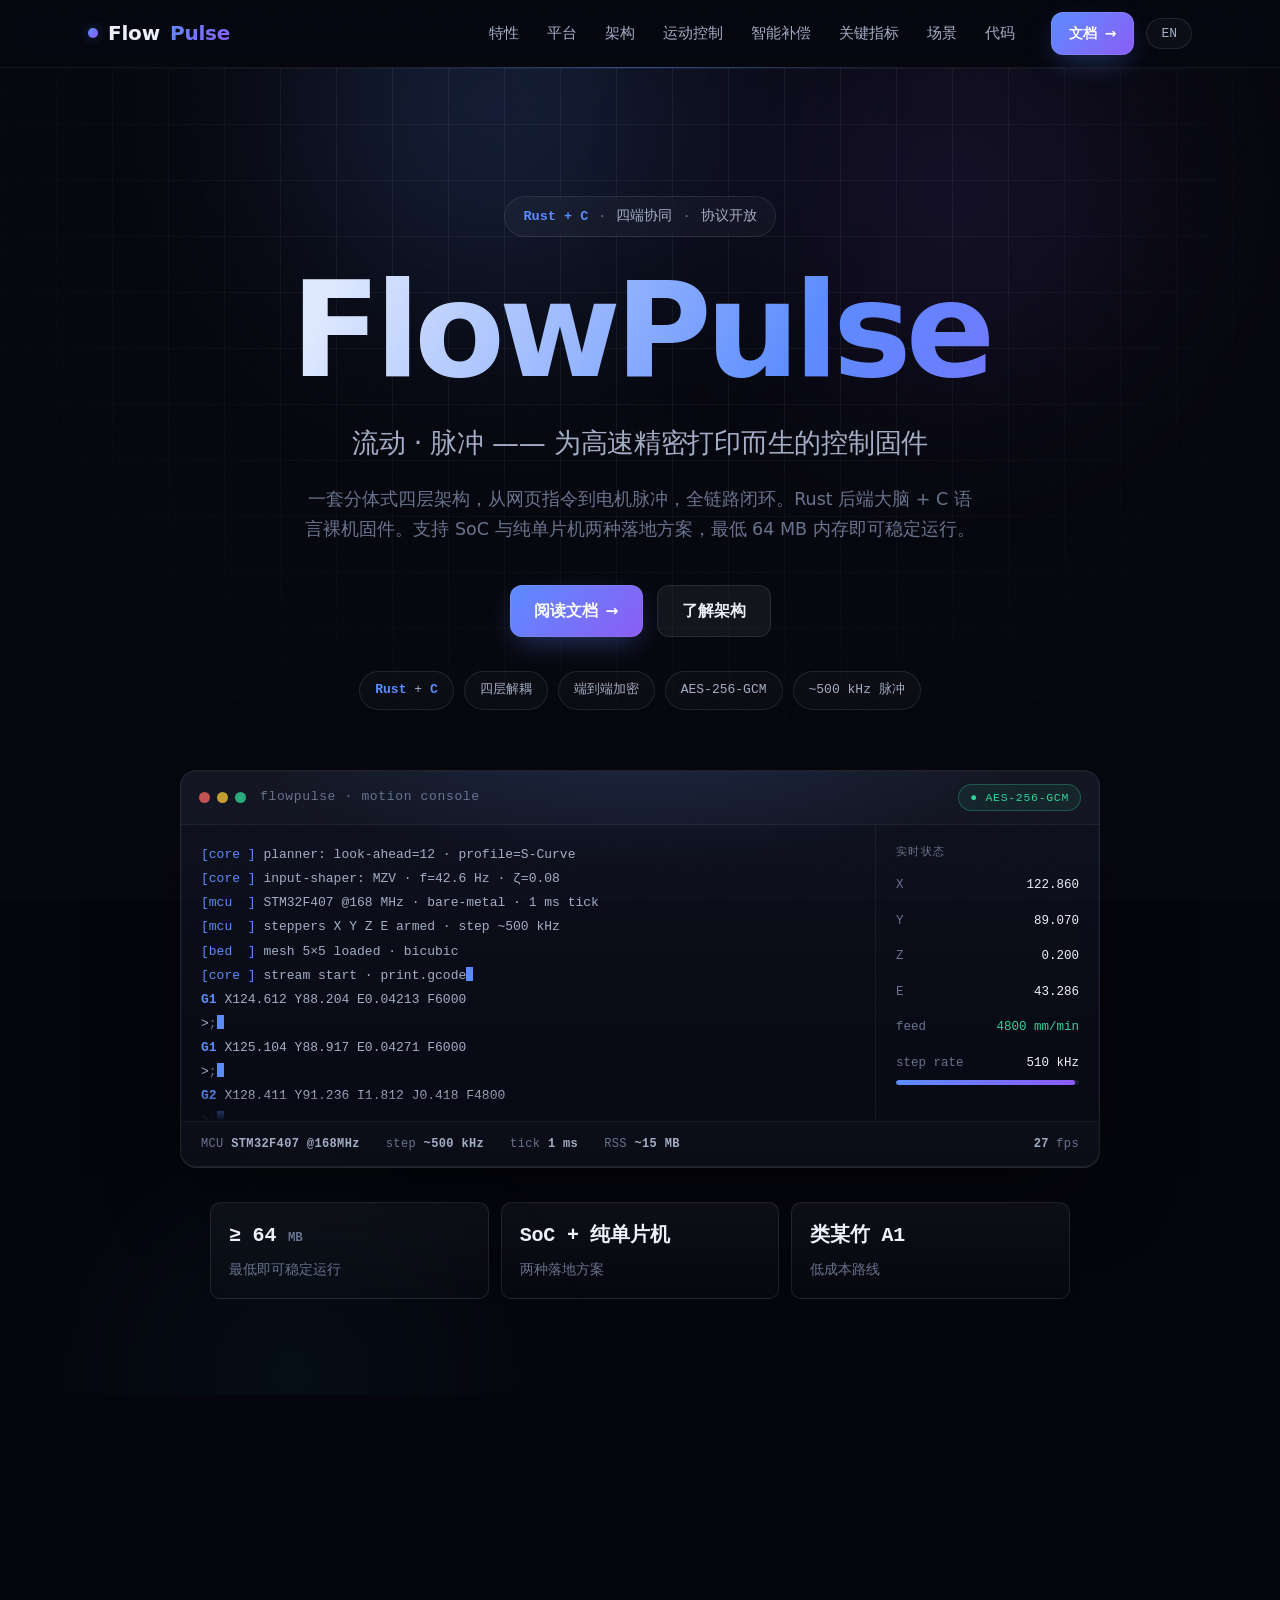
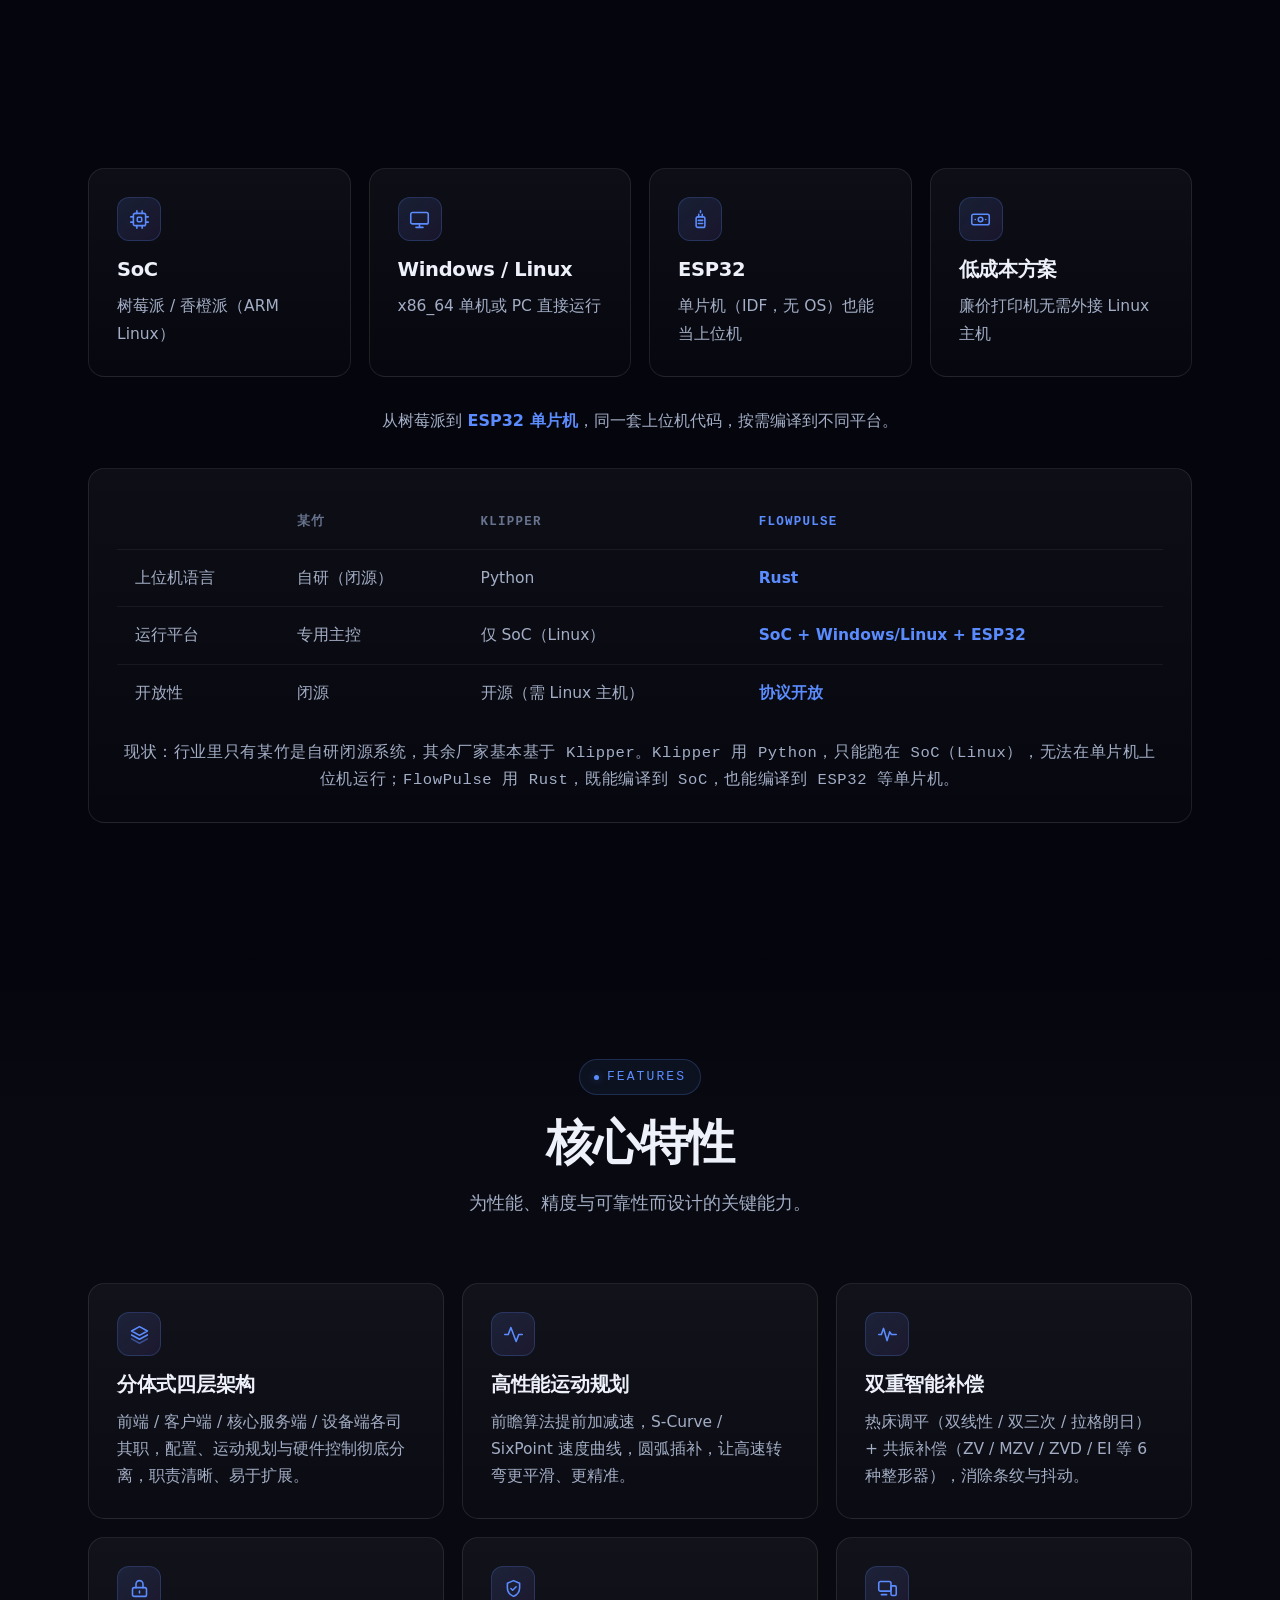
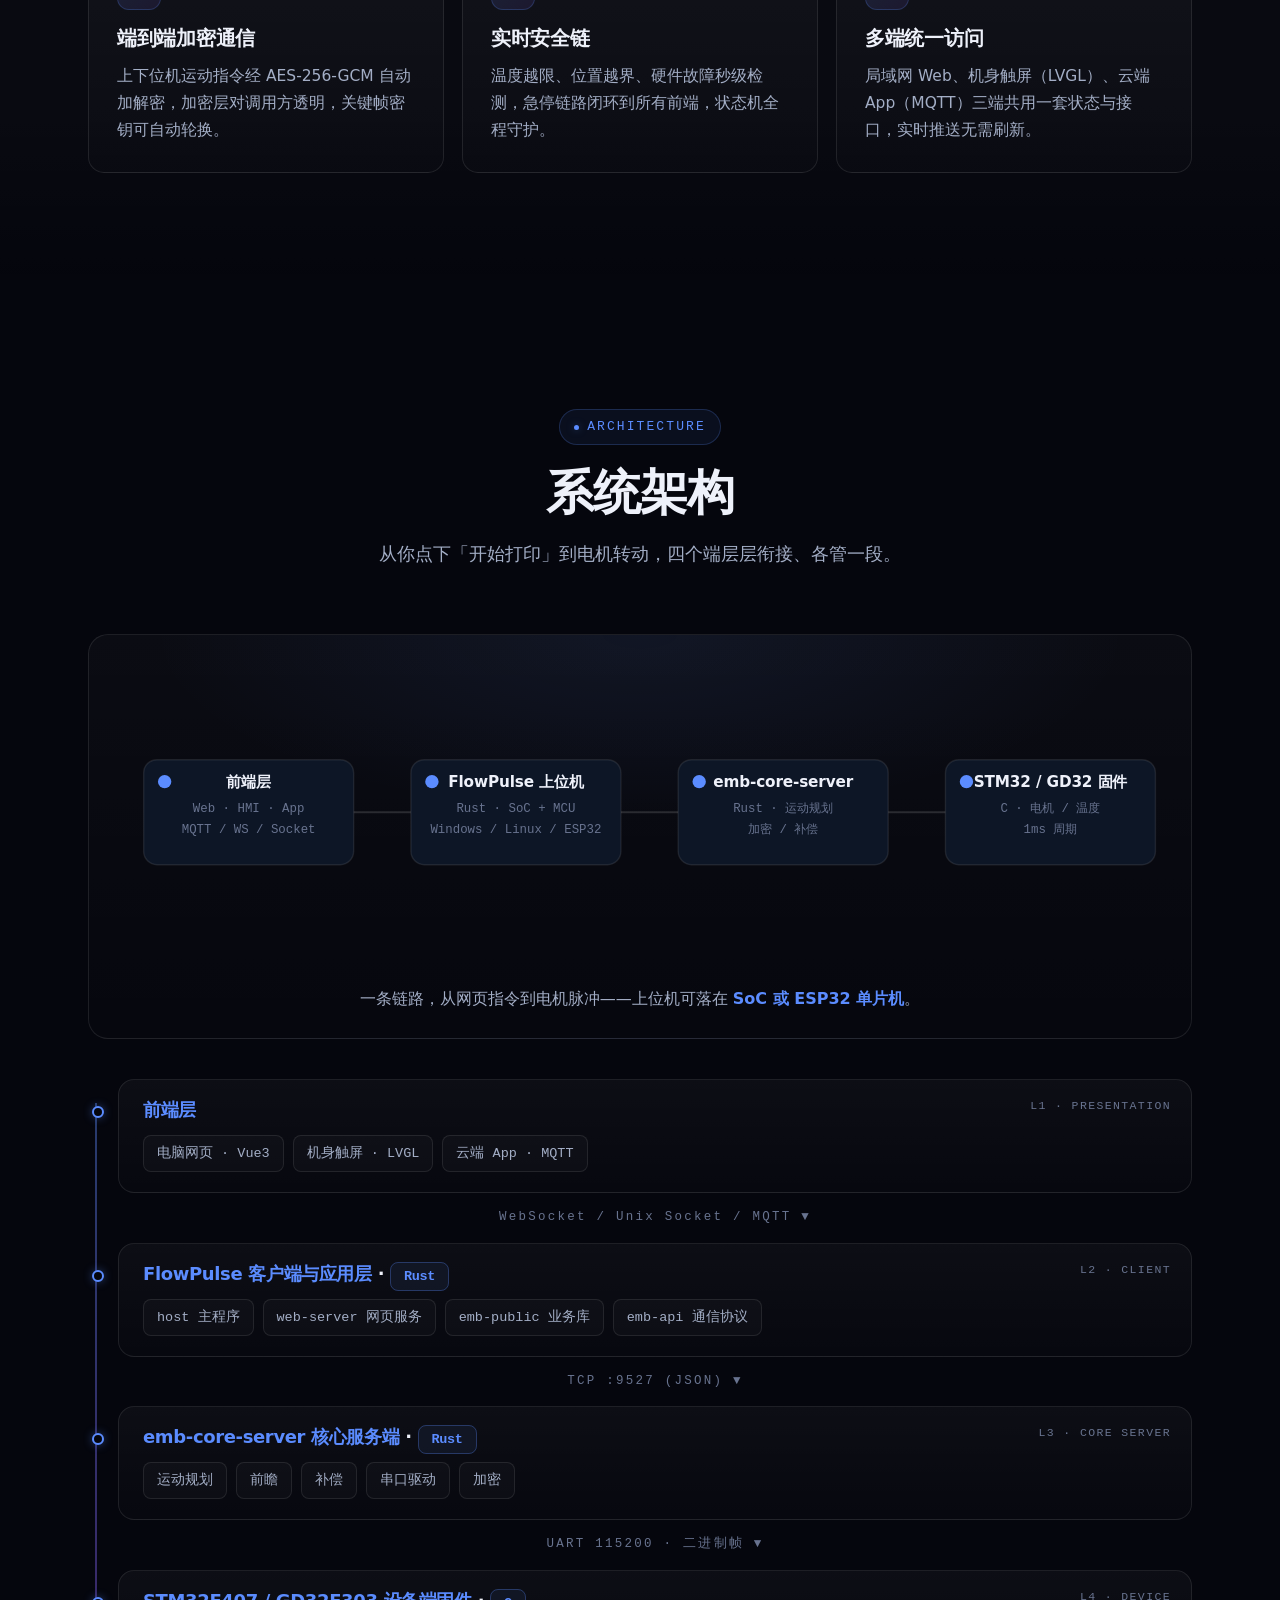
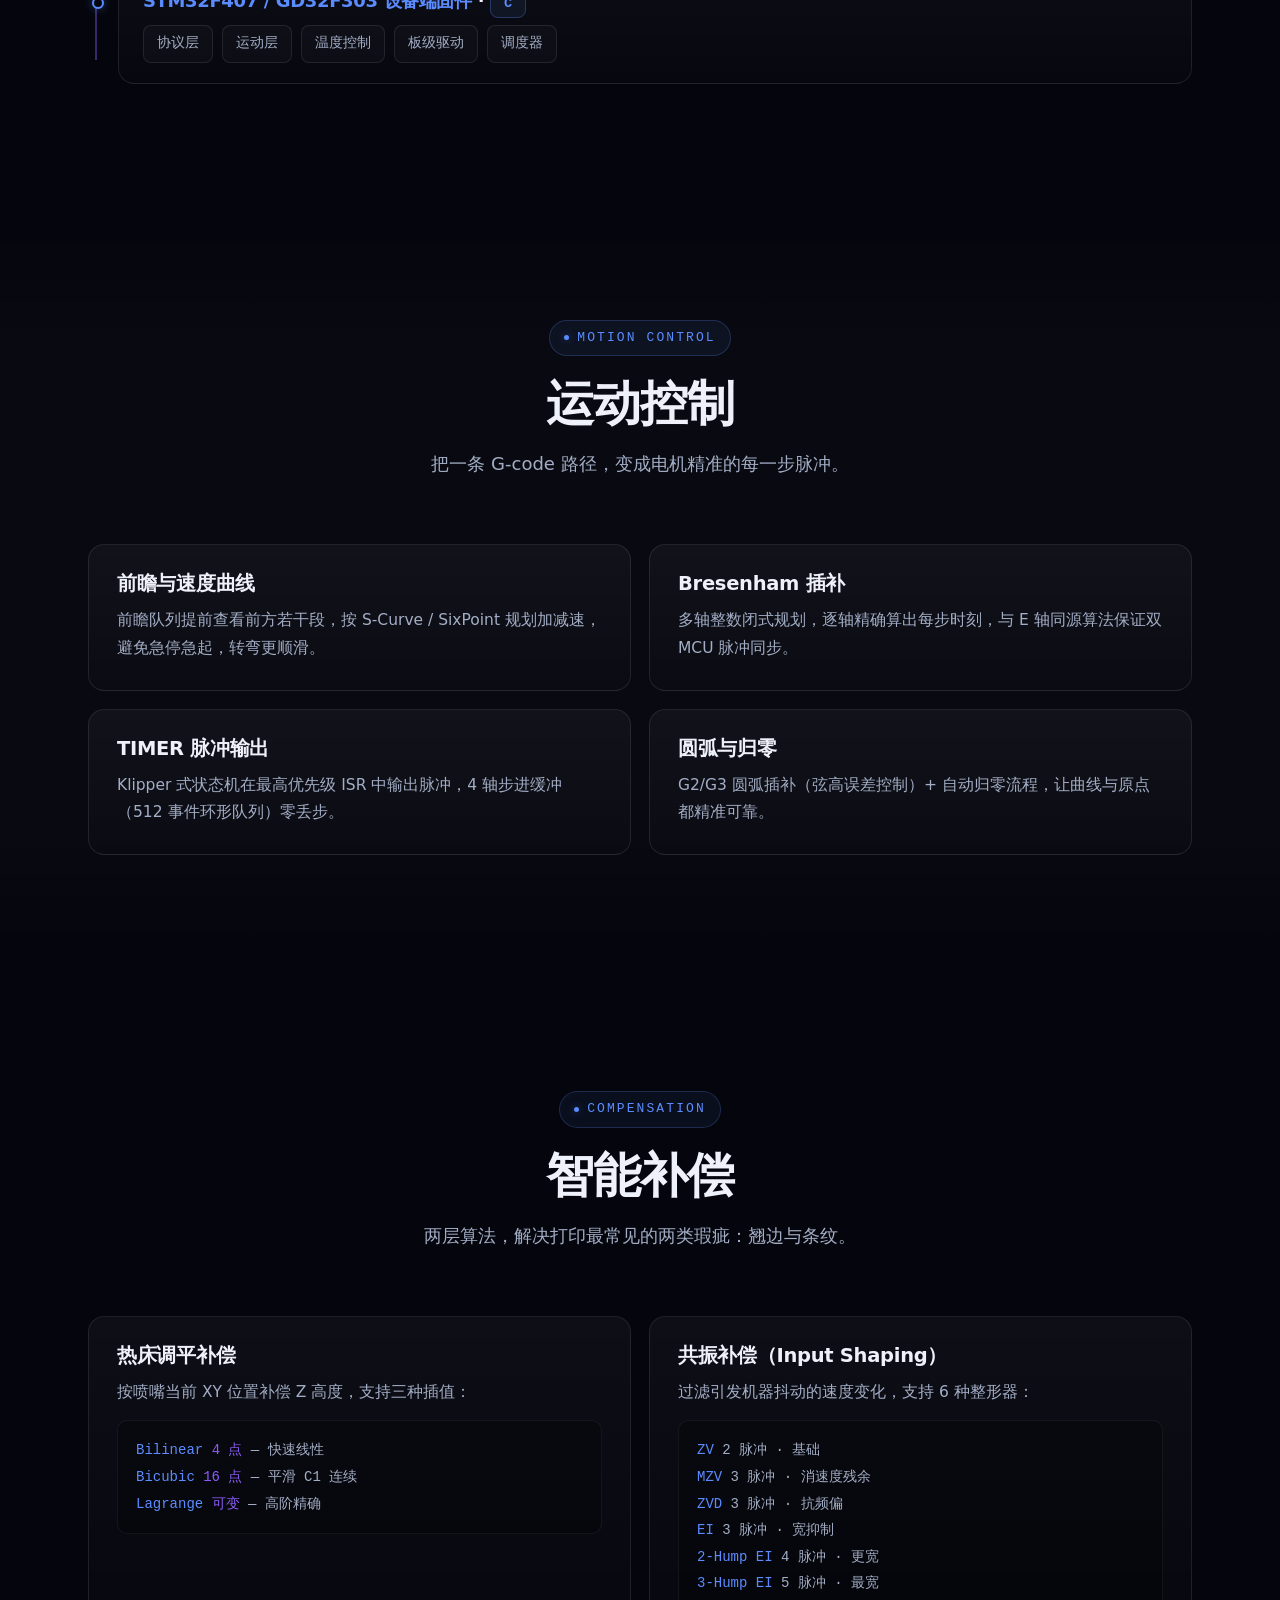
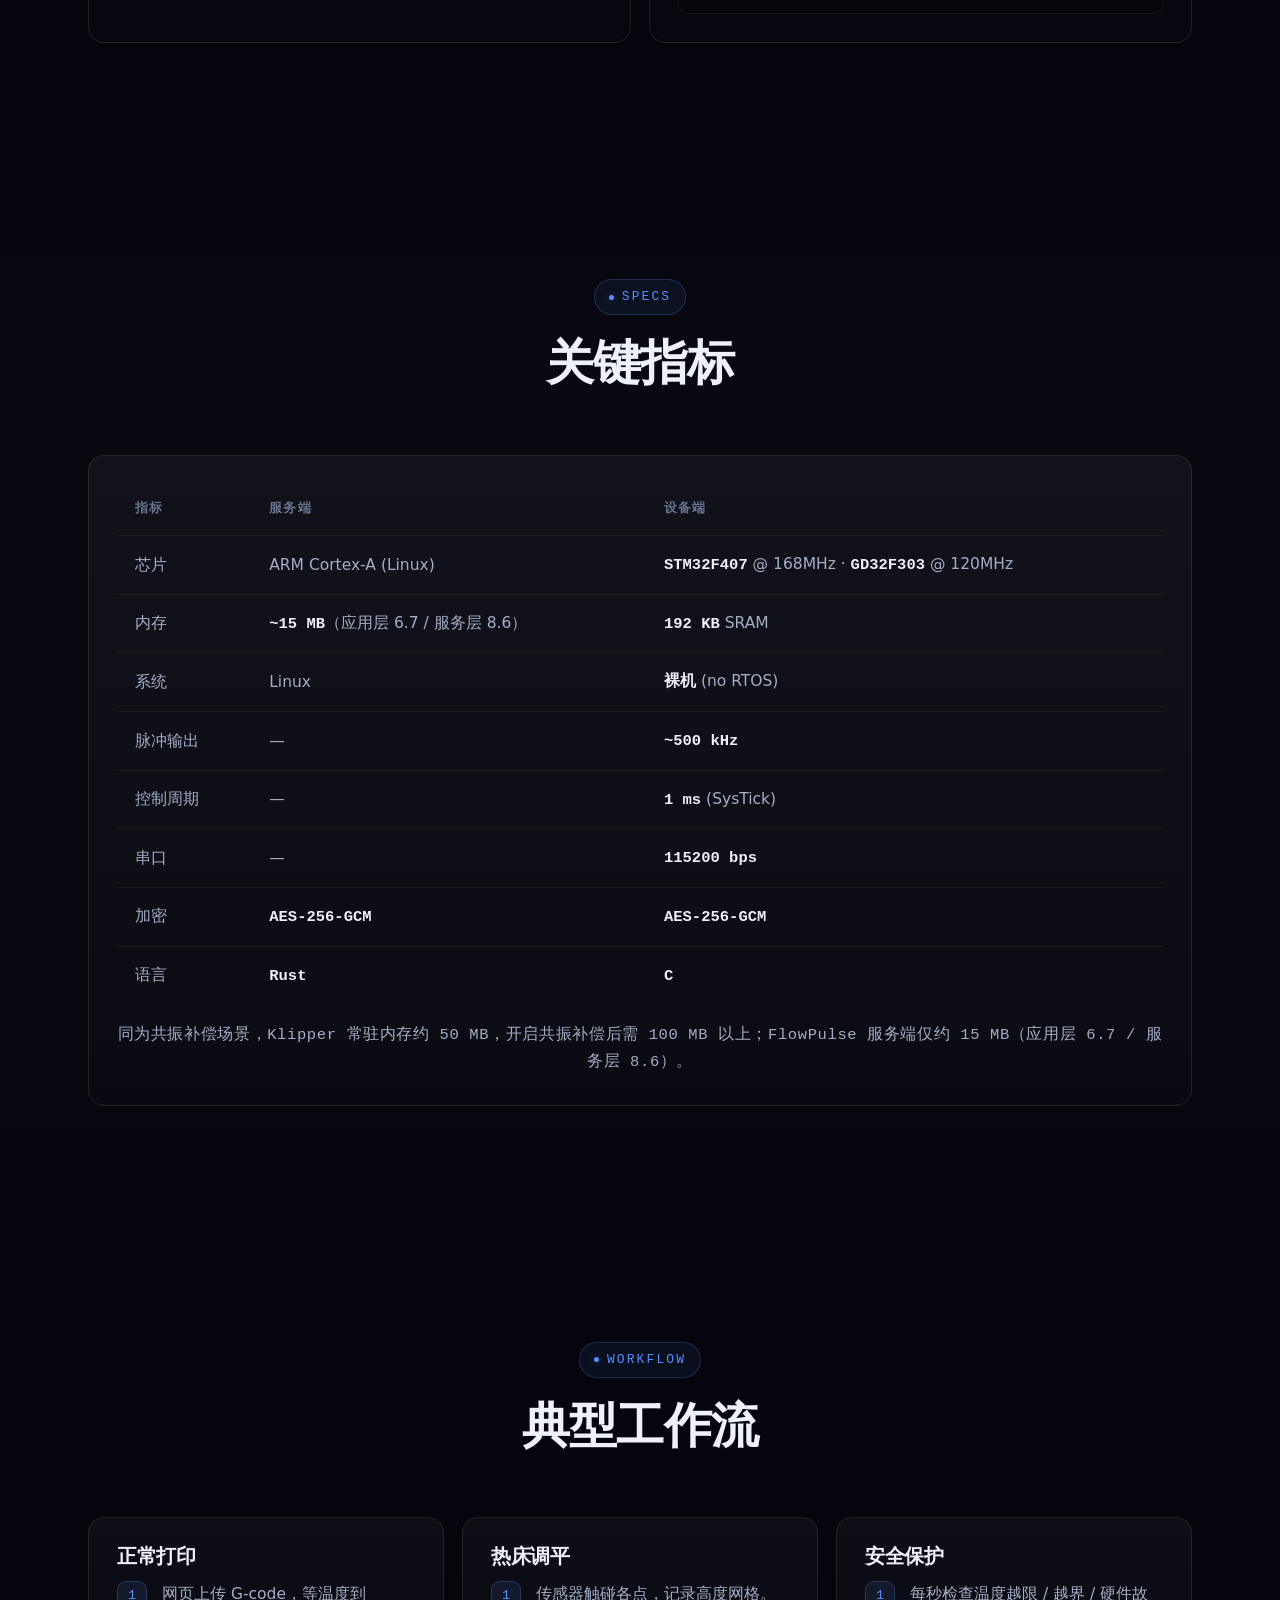
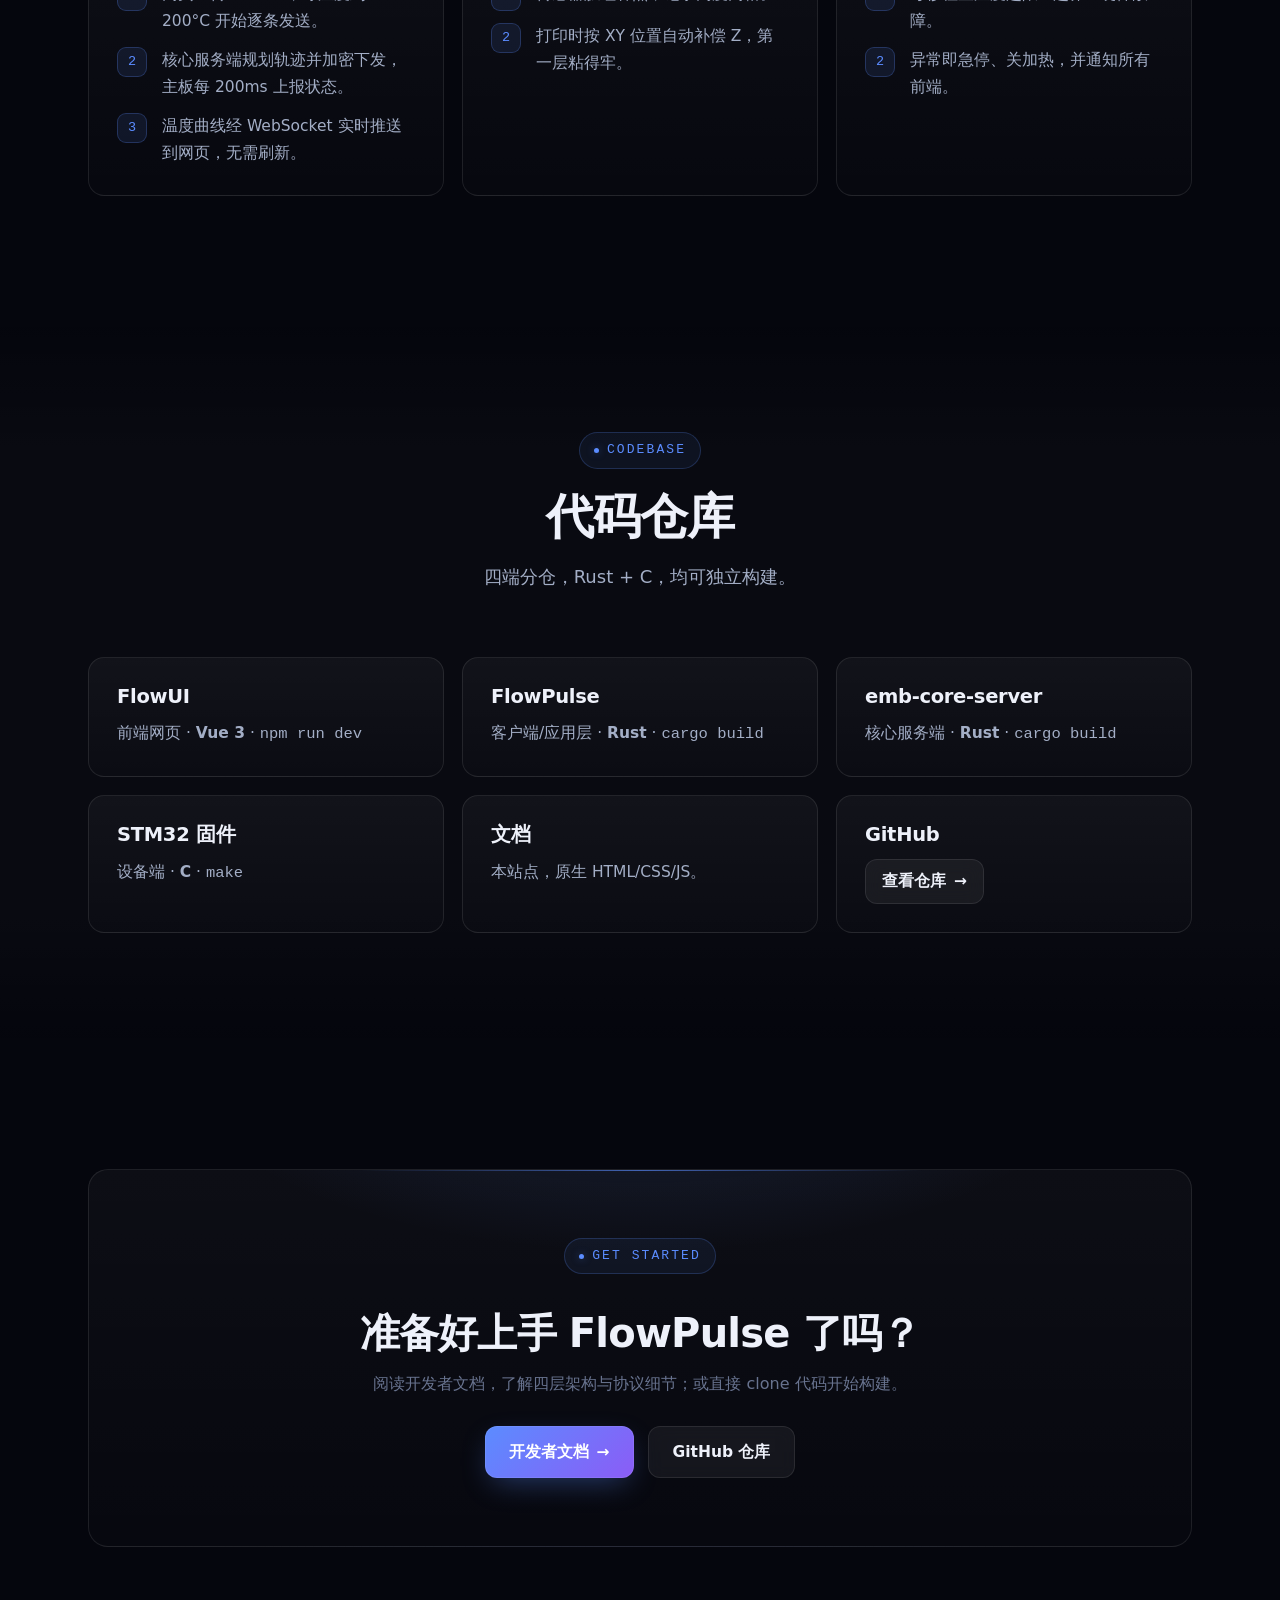
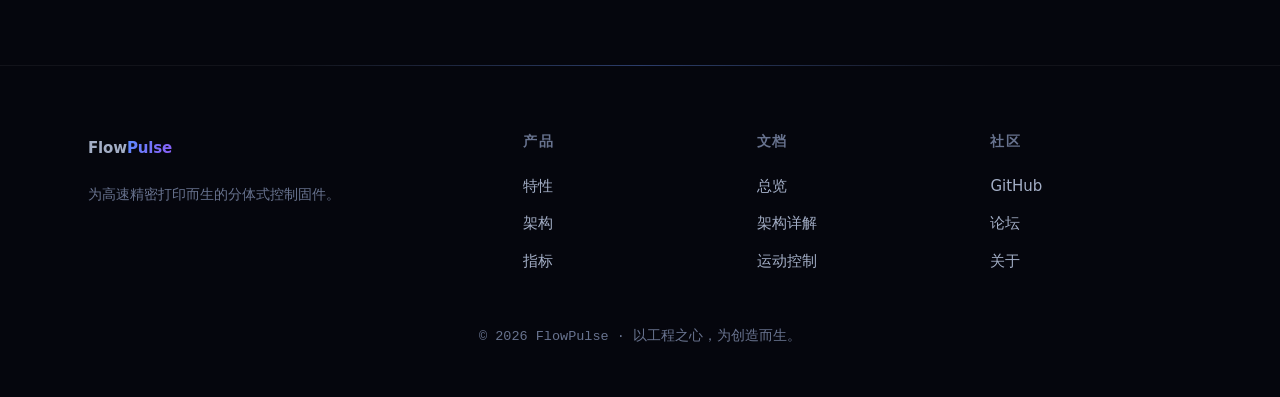
==== index.html @ 95e7b93f "首次提交" ====
<!DOCTYPE html>
<html lang="zh">
<head>
<meta charset="UTF-8">
<meta name="viewport" content="width=device-width, initial-scale=1.0">
<title>FlowPulse — 下一代 3D 打印控制固件 · Next-gen 3D Printer Control Firmware</title>
<meta name="description" content="FlowPulse 是一套分体式四层 3D 打印控制固件：前端、客户端、核心服务端、STM32 设备端，Rust + C 打造，支持前瞻运动规划、智能补偿与端到端加密。">
<link rel="stylesheet" href="assets/css/style.css">
</head>
<body>

<!-- ===================== NAV ===================== -->
<nav class="nav">
  <div class="container">
    <a class="brand" href="#top"><span class="dot"></span>Flow<b>Pulse</b></a>
    <button class="nav-toggle">☰</button>
    <div class="nav-links">
      <a href="#features"><span class="zh">特性</span><span class="en">Features</span></a>
      <a href="#platform"><span class="zh">平台</span><span class="en">Runtime</span></a>
      <a href="#arch"><span class="zh">架构</span><span class="en">Architecture</span></a>
      <a href="#motion"><span class="zh">运动控制</span><span class="en">Motion</span></a>
      <a href="#comp"><span class="zh">智能补偿</span><span class="en">Compensation</span></a>
      <a href="#specs"><span class="zh">关键指标</span><span class="en">Specs</span></a>
      <a href="#scenes"><span class="zh">场景</span><span class="en">Scenarios</span></a>
      <a href="#oss"><span class="zh">代码</span><span class="en">Code</span></a>
    </div>
    <div class="nav-actions">
      <a class="btn btn-primary" href="docs/index.html" style="padding:9px 18px;font-size:14px"><span class="zh">文档</span><span class="en">Docs</span> →</a>
      <button class="lang-toggle">EN</button>
    </div>
  </div>
</nav>

<!-- ===================== HERO ===================== -->
<header class="hero" id="top">
  <div class="orb orb-1" data-depth="26" aria-hidden="true"></div>
  <div class="orb orb-2" data-depth="16" aria-hidden="true"></div>
  <div class="orb orb-3" data-depth="36" aria-hidden="true"></div>
  <div class="hero-grid" aria-hidden="true"></div>
  <div class="container">
    <div class="hero-badge">
      <b>Rust + C</b><span class="sep">·</span><span class="zh">四端协同</span><span class="en">four-tier runtime</span><span class="sep">·</span><span class="zh">协议开放</span><span class="en">open protocol</span>
    </div>
    <h1><span class="grad">FlowPulse</span></h1>
    <p class="tag">
      <span class="zh">流动 · 脉冲 —— 为高速精密打印而生的控制固件</span>
      <span class="en">Flow · Pulse — control firmware built for high-speed, high-precision printing</span>
    </p>
    <p class="sub">
      <span class="zh">一套分体式四层架构，从网页指令到电机脉冲，全链路闭环。Rust 后端大脑 + C 语言裸机固件。支持 SoC 与纯单片机两种落地方案，最低 64 MB 内存即可稳定运行。</span>
      <span class="en">A decoupled four-tier architecture covering the full chain from web commands to motor pulses. A Rust control brain plus bare-metal C firmware. Runs on both SoC and pure-MCU boards — stable from just 64 MB RAM.</span>
    </p>
    <div class="hero-cta">
      <a class="btn btn-primary" href="docs/index.html"><span class="zh">阅读文档</span><span class="en">Read the Docs</span> →</a>
      <a class="btn" href="#arch"><span class="zh">了解架构</span><span class="en">Explore Architecture</span></a>
    </div>
    <div class="pills">
      <span class="pill"><b>Rust</b> + <b>C</b></span>
      <span class="pill"><span class="zh">四层解耦</span><span class="en">4-tier decoupled</span></span>
      <span class="pill"><span class="zh">端到端加密</span><span class="en">E2E encrypted</span></span>
      <span class="pill">AES-256-GCM</span>
      <span class="pill">~500 <span class="zh">kHz 脉冲</span><span class="en">kHz step</span></span>
    </div>

    <div class="console reveal">
      <div class="console-bar">
        <span class="c-dots"><i></i><i></i><i></i></span>
        <span class="c-title">flowpulse · motion console</span>
        <span class="c-badge">● AES-256-GCM</span>
      </div>
      <div class="console-body">
        <pre class="c-log" id="cLog" aria-hidden="true"></pre>
        <div class="c-live" aria-hidden="true">
          <span class="live-t"><span class="zh">实时状态</span><span class="en">Live</span></span>
          <div class="c-row"><span>X</span><span class="c-val" id="lvX">124.612</span></div>
          <div class="c-row"><span>Y</span><span class="c-val" id="lvY">88.204</span></div>
          <div class="c-row"><span>Z</span><span class="c-val" id="lvZ">0.200</span></div>
          <div class="c-row"><span>E</span><span class="c-val" id="lvE">42.318</span></div>
          <div class="c-row"><span>feed</span><span class="c-val up" id="lvF">6000 mm/min</span></div>
          <div class="meter-wrap">
            <div class="c-row" style="margin-bottom:6px"><span>step rate</span><span class="c-val" id="lvS">498 kHz</span></div>
            <div class="meter"><i id="lvBar"></i></div>
          </div>
        </div>
      </div>
      <div class="console-foot">
        <span>MCU <b>STM32F407 @168MHz</b></span>
        <span>step <b>~500 kHz</b></span>
        <span>tick <b>1 ms</b></span>
        <span>RSS <b>~15 MB</b></span>
        <span style="margin-left:auto"><b id="fps">60</b> fps</span>
      </div>
    </div>

    <div class="hero-stats reveal">
      <div class="hl-item">
        <span class="hl-num">≥ 64 <small>MB</small></span>
        <span class="hl-lbl"><span class="zh">最低即可稳定运行</span><span class="en">Stable from 64 MB</span></span>
      </div>
      <div class="hl-item">
        <span class="hl-num">SoC + <span class="zh">纯单片机</span><span class="en">Pure MCU</span></span>
        <span class="hl-lbl"><span class="zh">两种落地方案</span><span class="en">Two paths</span></span>
      </div>
      <div class="hl-item">
        <span class="hl-num"><span class="zh">类某竹 A1</span><span class="en">A1-class</span></span>
        <span class="hl-lbl"><span class="zh">低成本路线</span><span class="en">Low-cost path</span></span>
      </div>
    </div>
  </div>
</header>

<!-- ===================== PLATFORM / RUNTIME ===================== -->
<section class="section" id="platform">
  <div class="container">
    <div class="section-head reveal">
      <span class="eyebrow">Runtime</span>
      <h2><span class="zh">一套上位机，处处可跑</span><span class="en">One Host, Everywhere</span></h2>
      <p><span class="zh">FlowPulse 上位机用 Rust 编写，编译目标覆盖 SoC 与单片机——不必绑定树莓派，也能跑自研系统。</span><span class="en">Written in Rust, the FlowPulse host compiles for SoC and MCU alike — a self-developed system without tethering to a Raspberry Pi.</span></p>
    </div>
    <div class="grid grid-4">
      <div class="card reveal">
        <div class="ico"><svg viewBox="0 0 24 24" fill="none" stroke="currentColor" stroke-width="1.8" stroke-linecap="round" stroke-linejoin="round"><rect x="5" y="5" width="14" height="14" rx="2"/><rect x="9.5" y="9.5" width="5" height="5" rx="1"/><path d="M9 2v3M15 2v3M9 19v3M15 19v3M2 9h3M2 15h3M19 9h3M19 15h3"/></svg></div>
        <h3>SoC</h3><p><span class="zh">树莓派 / 香橙派（ARM Linux）</span><span class="en">Raspberry Pi / Orange Pi (ARM Linux)</span></p>
      </div>
      <div class="card reveal">
        <div class="ico"><svg viewBox="0 0 24 24" fill="none" stroke="currentColor" stroke-width="1.8" stroke-linecap="round" stroke-linejoin="round"><rect x="2" y="4" width="20" height="13" rx="2"/><path d="M8 21h8M12 17v4"/></svg></div>
        <h3>Windows / Linux</h3><p><span class="zh">x86_64 单机或 PC 直接运行</span><span class="en">Runs on x86_64 desktops &amp; PCs</span></p>
      </div>
      <div class="card reveal">
        <div class="ico"><svg viewBox="0 0 24 24" fill="none" stroke="currentColor" stroke-width="1.8" stroke-linecap="round" stroke-linejoin="round"><rect x="7" y="9" width="10" height="12" rx="2"/><path d="M10 9V6M14 9V6M9.5 13h5M9.5 16.5h5M12 2v2"/></svg></div>
        <h3>ESP32</h3><p><span class="zh">单片机（IDF，无 OS）也能当上位机</span><span class="en">Even a bare MCU (ESP32, IDF, no OS) as host</span></p>
      </div>
      <div class="card reveal">
        <div class="ico"><svg viewBox="0 0 24 24" fill="none" stroke="currentColor" stroke-width="1.8" stroke-linecap="round" stroke-linejoin="round"><rect x="2" y="6" width="20" height="12" rx="2"/><circle cx="12" cy="12" r="2.6"/><path d="M6 12h.01M18 12h.01"/></svg></div>
        <h3><span class="zh">低成本方案</span><span class="en">Low-cost</span></h3><p><span class="zh">廉价打印机无需外接 Linux 主机</span><span class="en">Cheap printers need no external Linux host</span></p>
      </div>
    </div>
    <p class="platform-cap"><span class="zh">从树莓派到 <b>ESP32 单片机</b>，同一套上位机代码，按需编译到不同平台。</span><span class="en">From Raspberry Pi down to an <b>ESP32 MCU</b> — the same host codebase, compiled per target.</span></p>

    <div class="card cmp reveal">
      <table class="spec-table">
        <thead><tr><th></th><th>某竹</th><th>Klipper</th><th class="hl">FlowPulse</th></tr></thead>
        <tbody>
          <tr><td><span class="zh">上位机语言</span><span class="en">Host lang</span></td><td>自研（闭源）</td><td>Python</td><td class="hl">Rust</td></tr>
          <tr><td><span class="zh">运行平台</span><span class="en">Runs on</span></td><td>专用主控</td><td>仅 SoC（Linux）</td><td class="hl">SoC + Windows/Linux + ESP32</td></tr>
          <tr><td><span class="zh">开放性</span><span class="en">Openness</span></td><td>闭源</td><td>开源（需 Linux 主机）</td><td class="hl">协议开放</td></tr>
        </tbody>
      </table>
      <p class="dev-note" style="margin-top:18px;text-align:center">
        <span class="zh">现状：行业里只有某竹是自研闭源系统，其余厂家基本基于 Klipper。Klipper 用 Python，只能跑在 SoC（Linux），无法在单片机上位机运行；FlowPulse 用 Rust，既能编译到 SoC，也能编译到 ESP32 等单片机。</span>
        <span class="en">Today only 某竹 ships a self-developed (closed) system; most others build on Klipper. Klipper is Python and runs only on SoC (Linux) — never on an MCU host. FlowPulse is Rust, compiling to SoC and to MCUs like ESP32 alike.</span>
      </p>
    </div>
  </div>
</section>

<!-- ===================== FEATURES ===================== -->
<section class="section section--alt" id="features">
  <div class="container">
    <div class="section-head reveal">
      <span class="eyebrow">Features</span>
      <h2><span class="zh">核心特性</span><span class="en">Core Features</span></h2>
      <p><span class="zh">为性能、精度与可靠性而设计的关键能力。</span><span class="en">Key capabilities engineered for performance, precision and reliability.</span></p>
    </div>
    <div class="grid grid-3">
      <div class="card reveal">
        <div class="ico"><svg viewBox="0 0 24 24" fill="none" stroke="currentColor" stroke-width="1.8" stroke-linecap="round" stroke-linejoin="round"><path d="M12 3 3 8l9 5 9-5-9-5Z"/><path d="m3 12.5 9 5 9-5"/><path d="m3 17 9 5 9-5" opacity=".45"/></svg></div>
        <h3><span class="zh">分体式四层架构</span><span class="en">Decoupled 4-Tier Architecture</span></h3>
        <p><span class="zh">前端 / 客户端 / 核心服务端 / 设备端各司其职，配置、运动规划与硬件控制彻底分离，职责清晰、易于扩展。</span><span class="en">Frontend, client, core server and device firmware each own a single responsibility — config, motion planning and hardware are cleanly separated.</span></p>
      </div>
      <div class="card reveal">
        <div class="ico"><svg viewBox="0 0 24 24" fill="none" stroke="currentColor" stroke-width="1.8" stroke-linecap="round" stroke-linejoin="round"><path d="M22 12h-4l-3 8L9 4l-3 8H2"/></svg></div>
        <h3><span class="zh">高性能运动规划</span><span class="en">High-Performance Motion Planning</span></h3>
        <p><span class="zh">前瞻算法提前加减速，S-Curve / SixPoint 速度曲线，圆弧插补，让高速转弯更平滑、更精准。</span><span class="en">Look-ahead acceleration, S-Curve / SixPoint velocity profiles and arc interpolation for smoother, sharper high-speed corners.</span></p>
      </div>
      <div class="card reveal">
        <div class="ico"><svg viewBox="0 0 24 24" fill="none" stroke="currentColor" stroke-width="1.8" stroke-linecap="round" stroke-linejoin="round"><path d="M2 12h3l2.5-7 4 14 3-10 2 3H22"/></svg></div>
        <h3><span class="zh">双重智能补偿</span><span class="en">Dual Smart Compensation</span></h3>
        <p><span class="zh">热床调平（双线性 / 双三次 / 拉格朗日）+ 共振补偿（ZV / MZV / ZVD / EI 等 6 种整形器），消除条纹与抖动。</span><span class="en">Bed mesh leveling plus input shaping (ZV/MZV/ZVD/EI & more) to kill ringing and print artifacts.</span></p>
      </div>
      <div class="card reveal">
        <div class="ico"><svg viewBox="0 0 24 24" fill="none" stroke="currentColor" stroke-width="1.8" stroke-linecap="round" stroke-linejoin="round"><rect x="4" y="11" width="16" height="10" rx="2"/><path d="M8 11V7a4 4 0 0 1 8 0v4M12 15v2"/></svg></div>
        <h3><span class="zh">端到端加密通信</span><span class="en">End-to-End Encrypted Link</span></h3>
        <p><span class="zh">上下位机运动指令经 AES-256-GCM 自动加解密，加密层对调用方透明，关键帧密钥可自动轮换。</span><span class="en">Motion commands between host and MCU are auto encrypted with AES-256-GCM — transparent to callers, with auto key rotation.</span></p>
      </div>
      <div class="card reveal">
        <div class="ico"><svg viewBox="0 0 24 24" fill="none" stroke="currentColor" stroke-width="1.8" stroke-linecap="round" stroke-linejoin="round"><path d="M12 3l7 3v5c0 5-3.4 8.4-7 10-3.6-1.6-7-5-7-10V6l7-3Z"/><path d="m9 12 2 2 4-4"/></svg></div>
        <h3><span class="zh">实时安全链</span><span class="en">Real-Time Safety Chain</span></h3>
        <p><span class="zh">温度越限、位置越界、硬件故障秒级检测，急停链路闭环到所有前端，状态机全程守护。</span><span class="en">Second-level detection of over-temperature, out-of-bounds and faults; an emergency-stop chain broadcasts to every frontend.</span></p>
      </div>
      <div class="card reveal">
        <div class="ico"><svg viewBox="0 0 24 24" fill="none" stroke="currentColor" stroke-width="1.8" stroke-linecap="round" stroke-linejoin="round"><rect x="2" y="4" width="14" height="11" rx="2"/><path d="M5 19h6"/><rect x="16" y="9" width="6" height="11" rx="1.6"/></svg></div>
        <h3><span class="zh">多端统一访问</span><span class="en">Multi-Surface Access</span></h3>
        <p><span class="zh">局域网 Web、机身触屏（LVGL）、云端 App（MQTT）三端共用一套状态与接口，实时推送无需刷新。</span><span class="en">LAN web, onboard touch HMI and cloud app share one state model with live push — no refresh needed.</span></p>
      </div>
    </div>
  </div>
</section>

<!-- ===================== ARCHITECTURE ===================== -->
<section class="section" id="arch">
  <div class="container">
    <div class="section-head reveal">
      <span class="eyebrow">Architecture</span>
      <h2><span class="zh">系统架构</span><span class="en">System Architecture</span></h2>
      <p><span class="zh">从你点下「开始打印」到电机转动，四个端层层衔接、各管一段。</span><span class="en">From the moment you hit "Print" to the motor spinning — four tiers, each owning its stage.</span></p>
    </div>

    <div class="pipeline-panel reveal">
      <svg viewBox="0 0 1100 300" role="img" aria-label="FlowPulse four-tier pipeline">
        <!-- connector track (full chain) -->
        <line class="flow-track" x1="140" y1="150" x2="980" y2="150"/>
        <line class="flow-line"  x1="250" y1="150" x2="310" y2="150"/>
        <line class="flow-line"  x1="530" y1="150" x2="590" y2="150"/>
        <line class="flow-line"  x1="810" y1="150" x2="870" y2="150"/>
        <!-- flowing pulse (travels the whole pipeline) -->
        <circle class="comet" cx="140" cy="150" r="4.5"/>
        <!-- node 1 -->
        <rect class="node-box" x="30" y="95" width="220" height="110" rx="14"/>
        <circle class="node-accent" cx="52" cy="118" r="7"/>
        <text class="node-title" x="140" y="124" text-anchor="middle"><tspan class="zh">前端层</tspan><tspan class="en">Frontend</tspan></text>
        <text class="node-sub" x="140" y="150" text-anchor="middle">Web · HMI · App</text>
        <text class="node-sub" x="140" y="172" text-anchor="middle">MQTT / WS / Socket</text>
        <!-- node 2 -->
        <rect class="node-box" x="310" y="95" width="220" height="110" rx="14"/>
        <circle class="node-accent" cx="332" cy="118" r="7"/>
        <text class="node-title" x="420" y="124" text-anchor="middle"><tspan class="zh">FlowPulse 上位机</tspan><tspan class="en">FlowPulse Host</tspan></text>
        <text class="node-sub" x="420" y="150" text-anchor="middle">Rust · SoC + MCU</text>
        <text class="node-sub" x="420" y="172" text-anchor="middle">Windows / Linux / ESP32</text>
        <!-- node 3 -->
        <rect class="node-box" x="590" y="95" width="220" height="110" rx="14"/>
        <circle class="node-accent" cx="612" cy="118" r="7"/>
        <text class="node-title" x="700" y="124" text-anchor="middle">emb-core-server</text>
        <text class="node-sub" x="700" y="150" text-anchor="middle"><tspan class="zh">Rust · 运动规划</tspan><tspan class="en">Rust · Motion</tspan></text>
        <text class="node-sub" x="700" y="172" text-anchor="middle"><tspan class="zh">加密 / 补偿</tspan><tspan class="en">Crypto / Comp.</tspan></text>
        <!-- node 4 -->
        <rect class="node-box" x="870" y="95" width="220" height="110" rx="14"/>
        <circle class="node-accent" cx="892" cy="118" r="7"/>
        <text class="node-title" x="980" y="124" text-anchor="middle"><tspan class="zh">STM32 / GD32 固件</tspan><tspan class="en">STM32 / GD32 FW</tspan></text>
        <text class="node-sub" x="980" y="150" text-anchor="middle"><tspan class="zh">C · 电机 / 温度</tspan><tspan class="en">C · Motor / Temp</tspan></text>
        <text class="node-sub" x="980" y="172" text-anchor="middle">1ms <tspan class="zh">周期</tspan><tspan class="en">tick</tspan></text>
      </svg>
      <p class="platform-cap"><span class="zh">一条链路，从网页指令到电机脉冲——上位机可落在 <b>SoC 或 ESP32 单片机</b>。</span><span class="en">One chain from web command to motor pulse — the host can sit on a <b>SoC or an ESP32 MCU</b>.</span></p>
    </div>

    <div class="arch reveal">
      <div class="layer">
        <span class="layer-tag">L1 · PRESENTATION</span>
        <h4><span class="hl-accent"><span class="zh">前端层</span><span class="en">Frontend Layer</span></span></h4>
        <div class="boxes">
          <span class="box"><span class="zh">电脑网页</span><span class="en">Web UI</span> · Vue3</span>
          <span class="box"><span class="zh">机身触屏</span><span class="en">Touch HMI</span> · LVGL</span>
          <span class="box"><span class="zh">云端 App</span><span class="en">Cloud App</span> · MQTT</span>
        </div>
      </div>
      <div class="arch-link">WebSocket / Unix Socket / MQTT ▼</div>

      <div class="layer">
        <span class="layer-tag">L2 · CLIENT</span>
        <h4><span class="hl-accent">FlowPulse <span class="zh">客户端与应用层</span><span class="en">Client &amp; App Layer</span></span> · <span class="box lang">Rust</span></h4>
        <div class="boxes">
          <span class="box">host <span class="zh">主程序</span><span class="en">host</span></span>
          <span class="box">web-server <span class="zh">网页服务</span><span class="en">web server</span></span>
          <span class="box">emb-public <span class="zh">业务库</span><span class="en">core lib</span></span>
          <span class="box">emb-api <span class="zh">通信协议</span><span class="en">protocol</span></span>
        </div>
      </div>
      <div class="arch-link">TCP :9527 (JSON) ▼</div>

      <div class="layer">
        <span class="layer-tag">L3 · CORE SERVER</span>
        <h4><span class="hl-accent">emb-core-server <span class="zh">核心服务端</span><span class="en">Core Server</span></span> · <span class="box lang">Rust</span></h4>
        <div class="boxes">
          <span class="box"><span class="zh">运动规划</span><span class="en">Motion Planner</span></span>
          <span class="box"><span class="zh">前瞻</span><span class="en">Look-ahead</span></span>
          <span class="box"><span class="zh">补偿</span><span class="en">Compensation</span></span>
          <span class="box"><span class="zh">串口驱动</span><span class="en">Serial Driver</span></span>
          <span class="box"><span class="zh">加密</span><span class="en">Crypto</span></span>
        </div>
      </div>
      <div class="arch-link">UART 115200 · <span class="zh">二进制帧</span><span class="en">binary frames</span> ▼</div>

      <div class="layer">
        <span class="layer-tag">L4 · DEVICE</span>
        <h4><span class="hl-accent">STM32F407 / GD32F303 <span class="zh">设备端固件</span><span class="en">Device Firmware</span></span> · <span class="box lang">C</span></h4>
        <div class="boxes">
          <span class="box"><span class="zh">协议层</span><span class="en">Protocol</span></span>
          <span class="box"><span class="zh">运动层</span><span class="en">Motion</span></span>
          <span class="box"><span class="zh">温度控制</span><span class="en">Temperature</span></span>
          <span class="box"><span class="zh">板级驱动</span><span class="en">Board</span></span>
          <span class="box"><span class="zh">调度器</span><span class="en">Scheduler</span></span>
        </div>
      </div>
    </div>
  </div>
</section>

<!-- ===================== MOTION ===================== -->
<section class="section section--alt" id="motion">
  <div class="container">
    <div class="section-head reveal">
      <span class="eyebrow">Motion Control</span>
      <h2><span class="zh">运动控制</span><span class="en">Motion Control</span></h2>
      <p><span class="zh">把一条 G-code 路径，变成电机精准的每一步脉冲。</span><span class="en">Turning a G-code path into precisely timed motor pulses.</span></p>
    </div>
    <div class="grid grid-2">
      <div class="card reveal">
        <h3><span class="zh">前瞻与速度曲线</span><span class="en">Look-ahead & Velocity Profiles</span></h3>
        <p><span class="zh">前瞻队列提前查看前方若干段，按 S-Curve / SixPoint 规划加减速，避免急停急起，转弯更顺滑。</span><span class="en">A look-ahead queue inspects upcoming segments and shapes acceleration with S-Curve / SixPoint profiles to avoid jerky starts and stops.</span></p>
      </div>
      <div class="card reveal">
        <h3><span class="zh">Bresenham 插补</span><span class="en">Bresenham Interpolation</span></h3>
        <p><span class="zh">多轴整数闭式规划，逐轴精确算出每步时刻，与 E 轴同源算法保证双 MCU 脉冲同步。</span><span class="en">Per-axis integer closed-form stepping, aligned with the E-axis algorithm so dual-MCU pulses stay in sync.</span></p>
      </div>
      <div class="card reveal">
        <h3><span class="zh">TIMER 脉冲输出</span><span class="en">TIM6 Step Output</span></h3>
        <p><span class="zh">Klipper 式状态机在最高优先级 ISR 中输出脉冲，4 轴步进缓冲（512 事件环形队列）零丢步。</span><span class="en">A Klipper-style state machine emits pulses from the top-priority ISR; a 512-event ring buffer feeds 4 axes without missed steps.</span></p>
      </div>
      <div class="card reveal">
        <h3><span class="zh">圆弧与归零</span><span class="en">Arc & Homing</span></h3>
        <p><span class="zh">G2/G3 圆弧插补（弦高误差控制）+ 自动归零流程，让曲线与原点都精准可靠。</span><span class="en">G2/G3 arc interpolation with chord-error control plus an automated homing flow for reliable curves and origins.</span></p>
      </div>
    </div>
  </div>
</section>

<!-- ===================== COMPENSATION ===================== -->
<section class="section" id="comp">
  <div class="container">
    <div class="section-head reveal">
      <span class="eyebrow">Compensation</span>
      <h2><span class="zh">智能补偿</span><span class="en">Smart Compensation</span></h2>
      <p><span class="zh">两层算法，解决打印最常见的两类瑕疵：翘边与条纹。</span><span class="en">Two layers that fix the two most common flaws: poor first-layer adhesion and ringing.</span></p>
    </div>
    <div class="grid grid-2">
      <div class="card reveal">
        <h3><span class="zh">热床调平补偿</span><span class="en">Bed Mesh Leveling</span></h3>
        <p><span class="zh">按喷嘴当前 XY 位置补偿 Z 高度，支持三种插值：</span><span class="en">Compensates Z by nozzle XY position, with three interpolators:</span></p>
        <div class="code">
<span class="k">Bilinear</span>  <span class="v">4 点</span>  — <span class="zh">快速线性</span><span class="en">fast linear</span><br>
<span class="k">Bicubic</span>  <span class="v">16 点</span> — <span class="zh">平滑 C1 连续</span><span class="en">smooth C1</span><br>
<span class="k">Lagrange</span> <span class="v">可变</span>  — <span class="zh">高阶精确</span><span class="en">high-order exact</span>
        </div>
      </div>
      <div class="card reveal">
        <h3><span class="zh">共振补偿（Input Shaping）</span><span class="en">Resonance (Input Shaping)</span></h3>
        <p><span class="zh">过滤引发机器抖动的速度变化，支持 6 种整形器：</span><span class="en">Filters velocity changes that excite ringing — six shapers:</span></p>
        <div class="code">
<span class="k">ZV</span>       2 <span class="zh">脉冲 · 基础</span><span class="en">pulses · base</span><br>
<span class="k">MZV</span>      3 <span class="zh">脉冲 · 消速度残余</span><span class="en">pulses · kills velocity resid.</span><br>
<span class="k">ZVD</span>      3 <span class="zh">脉冲 · 抗频偏</span><span class="en">pulses · freq-robust</span><br>
<span class="k">EI</span>       3 <span class="zh">脉冲 · 宽抑制</span><span class="en">pulses · wide</span><br>
<span class="k">2-Hump EI</span> 4 <span class="zh">脉冲 · 更宽</span><span class="en">pulses · wider</span><br>
<span class="k">3-Hump EI</span> 5 <span class="zh">脉冲 · 最宽</span><span class="en">pulses · widest</span>
        </div>
      </div>
    </div>
  </div>
</section>

<!-- ===================== SPECS ===================== -->
<section class="section section--alt" id="specs">
  <div class="container">
    <div class="section-head reveal">
      <span class="eyebrow">Specs</span>
      <h2><span class="zh">关键指标</span><span class="en">Key Specs</span></h2>
    </div>
    <div class="card reveal">
      <table class="spec-table">
        <thead><tr><th><span class="zh">指标</span><span class="en">Metric</span></th><th><span class="zh">服务端</span><span class="en">Core Server</span></th><th><span class="zh">设备端</span><span class="en">Device</span></th></tr></thead>
        <tbody>
          <tr><td><span class="zh">芯片</span><span class="en">MCU</span></td><td>ARM Cortex-A (Linux)</td><td><b>STM32F407</b> @ 168MHz · <b>GD32F303</b> @ 120MHz</td></tr>
          <tr><td><span class="zh">内存</span><span class="en">Memory</span></td><td><b>~15 MB</b>（应用层 6.7 / 服务层 8.6）</td><td><b>192 KB</b> SRAM</td></tr>
          <tr><td><span class="zh">系统</span><span class="en">OS</span></td><td>Linux</td><td><b>裸机</b> (no RTOS)</td></tr>
          <tr><td><span class="zh">脉冲输出</span><span class="en">Step rate</span></td><td>—</td><td><b>~500 kHz</b></td></tr>
          <tr><td><span class="zh">控制周期</span><span class="en">Control tick</span></td><td>—</td><td><b>1 ms</b> (SysTick)</td></tr>
          <tr><td><span class="zh">串口</span><span class="en">UART</span></td><td>—</td><td><b>115200 bps</b></td></tr>
          <tr><td><span class="zh">加密</span><span class="en">Crypto</span></td><td><b>AES-256-GCM</b></td><td><b>AES-256-GCM</b></td></tr>
          <tr><td><span class="zh">语言</span><span class="en">Language</span></td><td><b>Rust</b></td><td><b>C</b></td></tr>
        </tbody>
      </table>
      <p class="dev-note" style="margin-top:18px;text-align:center">
        <span class="zh">同为共振补偿场景，Klipper 常驻内存约 50 MB，开启共振补偿后需 100 MB 以上；FlowPulse 服务端仅约 15 MB（应用层 6.7 / 服务层 8.6）。</span>
        <span class="en">Under resonance compensation Klipper needs 100+ MB RAM (≈50 MB idle); FlowPulse's core server uses only ~15 MB (app 6.7 / service 8.6).</span>
      </p>
    </div>
  </div>
</section>

<!-- ===================== SCENARIOS ===================== -->
<section class="section" id="scenes">
  <div class="container">
    <div class="section-head reveal">
      <span class="eyebrow">Workflow</span>
      <h2><span class="zh">典型工作流</span><span class="en">Typical Workflows</span></h2>
    </div>
    <div class="grid grid-3">
      <div class="card reveal">
        <h3><span class="zh">正常打印</span><span class="en">Normal Print</span></h3>
        <div class="scenario"><span class="step-n">1</span><p><span class="zh">网页上传 G-code，等温度到 200°C 开始逐条发送。</span><span class="en">Upload G-code on the web; once hotend hits 200°C, commands stream out.</span></p></div>
        <div class="scenario" style="margin-top:12px"><span class="step-n">2</span><p><span class="zh">核心服务端规划轨迹并加密下发，主板每 200ms 上报状态。</span><span class="en">Core server plans & encrypts; the board reports status every 200ms.</span></p></div>
        <div class="scenario" style="margin-top:12px"><span class="step-n">3</span><p><span class="zh">温度曲线经 WebSocket 实时推送到网页，无需刷新。</span><span class="en">Temperature curves push live over WebSocket — no refresh.</span></p></div>
      </div>
      <div class="card reveal">
        <h3><span class="zh">热床调平</span><span class="en">Bed Leveling</span></h3>
        <div class="scenario"><span class="step-n">1</span><p><span class="zh">传感器触碰各点，记录高度网格。</span><span class="en">A probe touches points and records a height grid.</span></p></div>
        <div class="scenario" style="margin-top:12px"><span class="step-n">2</span><p><span class="zh">打印时按 XY 位置自动补偿 Z，第一层粘得牢。</span><span class="en">Z is auto-compensated by XY during print for a solid first layer.</span></p></div>
      </div>
      <div class="card reveal">
        <h3><span class="zh">安全保护</span><span class="en">Safety</span></h3>
        <div class="scenario"><span class="step-n">1</span><p><span class="zh">每秒检查温度越限 / 越界 / 硬件故障。</span><span class="en">Per-second checks for over-temp, out-of-bounds, faults.</span></p></div>
        <div class="scenario" style="margin-top:12px"><span class="step-n">2</span><p><span class="zh">异常即急停、关加热，并通知所有前端。</span><span class="en">On fault: e-stop, heaters off, notify every frontend.</span></p></div>
      </div>
    </div>
  </div>
</section>

<!-- ===================== OPEN SOURCE ===================== -->
<section class="section section--alt" id="oss">
  <div class="container">
    <div class="section-head reveal">
      <span class="eyebrow">Codebase</span>
      <h2><span class="zh">代码仓库</span><span class="en">Code Repositories</span></h2>
      <p><span class="zh">四端分仓，Rust + C，均可独立构建。</span><span class="en">Four repositories, Rust + C, each builds independently.</span></p>
    </div>
    <div class="grid grid-3">
      <div class="card reveal"><h3>FlowUI</h3><p><span class="zh">前端网页 · </span><span class="en">Web UI · </span><b>Vue 3</b> · <code>npm run dev</code></p></div>
      <div class="card reveal"><h3>FlowPulse</h3><p><span class="zh">客户端/应用层 · </span><span class="en">Client/App · </span><b>Rust</b> · <code>cargo build</code></p></div>
      <div class="card reveal"><h3>emb-core-server</h3><p><span class="zh">核心服务端 · </span><span class="en">Core Server · </span><b>Rust</b> · <code>cargo build</code></p></div>
      <div class="card reveal"><h3><span class="zh">STM32 固件</span><span class="en">STM32 Firmware</span></h3><p><span class="zh">设备端 · </span><span class="en">Device · </span><b>C</b> · <code>make</code></p></div>
      <div class="card reveal"><h3><span class="zh">文档</span><span class="en">Docs</span></h3><p><span class="zh">本站点，原生 HTML/CSS/JS。</span><span class="en">This site, vanilla HTML/CSS/JS.</span></p></div>
      <div class="card reveal"><h3>GitHub</h3><p><a class="btn" href="#" style="padding:8px 16px"><span class="zh">查看仓库</span><span class="en">View Repos</span> →</a></p></div>
    </div>
  </div>
</section>

<!-- ===================== CTA ===================== -->
<section class="section">
  <div class="container">
    <div class="cta reveal">
      <span class="eyebrow">Get Started</span>
      <h2><span class="zh">准备好上手 FlowPulse 了吗？</span><span class="en">Ready to get started with FlowPulse?</span></h2>
      <p style="color:var(--text-faint);max-width:580px;margin:14px auto 28px;font-size:16px">
        <span class="zh">阅读开发者文档，了解四层架构与协议细节；或直接 clone 代码开始构建。</span>
        <span class="en">Read the developer docs for the four-tier architecture and protocol details, or clone the code and start building.</span>
      </p>
      <div class="hero-cta">
        <a class="btn btn-primary" href="docs/index.html"><span class="zh">开发者文档</span><span class="en">Developer Docs</span> →</a>
        <a class="btn" href="#"><span class="zh">GitHub 仓库</span><span class="en">GitHub Repos</span></a>
      </div>
    </div>
  </div>
</section>

<!-- ===================== FOOTER ===================== -->
<footer class="footer">
  <div class="container">
    <div class="cols">
      <div>
        <a class="brand" href="#top" style="margin-bottom:12px"><span class="dot"></span>Flow<b>Pulse</b></a>
        <p style="color:var(--text-faint);font-size:14px;max-width:280px"><span class="zh">为高速精密打印而生的分体式控制固件。</span><span class="en">A decoupled control firmware built for high-speed, precise printing.</span></p>
      </div>
      <div><h5><span class="zh">产品</span><span class="en">Product</span></h5><a href="#features"><span class="zh">特性</span><span class="en">Features</span></a><a href="#arch"><span class="zh">架构</span><span class="en">Architecture</span></a><a href="#specs"><span class="zh">指标</span><span class="en">Specs</span></a></div>
      <div><h5><span class="zh">文档</span><span class="en">Docs</span></h5><a href="docs/index.html"><span class="zh">总览</span><span class="en">Overview</span></a><a href="docs/architecture.html"><span class="zh">架构详解</span><span class="en">Architecture</span></a><a href="docs/motion.html"><span class="zh">运动控制</span><span class="en">Motion</span></a></div>
      <div><h5><span class="zh">社区</span><span class="en">Community</span></h5><a href="#"><span class="zh">GitHub</span></a><a href="#"><span class="zh">论坛</span><span class="en">Forum</span></a><a href="#"><span class="zh">关于</span><span class="en">About</span></a></div>
    </div>
    <p class="copy">© 2026 FlowPulse · <span class="zh">以工程之心，为创造而生。</span><span class="en">Built with care, for those who create.</span></p>
  </div>
</footer>

<script src="assets/js/main.js"></script>
</body>
</html>
---- assets/css/style.css ----
/* ============================================================
   FlowPulse — Design System (Deep Space / Aurora Glass)
   ============================================================ */
:root {
  /* surfaces */
  --bg:        #05060d;
  --bg-2:      #0a0d18;
  --surface:   rgba(255,255,255,.032);
  --surface-2: rgba(255,255,255,.055);
  --border:    rgba(255,255,255,.09);
  --border-soft:rgba(255,255,255,.055);

  /* text */
  --text:      #eef1fa;
  --text-dim:  #a3aec6;
  --text-faint:#68738f;

  /* accents */
  --accent:    #5b8cff;   /* electric blue */
  --accent-2:  #8b5cf6;   /* violet        */
  --accent-soft: rgba(91,140,255,.12);
  --accent-glow: rgba(91,140,255,.40);
  --ok:        #34d399;
  --warn:      #f59e0b;
  --danger:    #f43f5e;

  /* shape */
  --radius:    16px;
  --radius-sm: 10px;
  --maxw:      1160px;
  --nav-h:     68px;

  /* fonts */
  --font-sans: "Inter", "Segoe UI Variable Display", system-ui, -apple-system, "PingFang SC", "Microsoft YaHei", sans-serif;
  --font-mono: "JetBrains Mono", "Cascadia Code", ui-monospace, "SFMono-Regular", Menlo, Consolas, monospace;
}

/* ---------- reset ---------- */
*,*::before,*::after { box-sizing: border-box; }
html { scroll-behavior: smooth; }
body {
  margin: 0;
  font-family: var(--font-sans);
  color: var(--text);
  background: var(--bg);
  font-size: 17px; line-height: 1.72;
  -webkit-font-smoothing: antialiased;
  overflow-x: hidden;
}
::selection { background: rgba(91,140,255,.35); color: #fff; }
::-webkit-scrollbar { width: 10px; height: 10px; }
::-webkit-scrollbar-track { background: var(--bg); }
::-webkit-scrollbar-thumb { background: #1c2337; border-radius: 8px; border: 2px solid var(--bg); }
::-webkit-scrollbar-thumb:hover { background: #2a3554; }
a { color: inherit; text-decoration: none; }
img { max-width: 100%; display: block; }
h1,h2,h3,h4 { line-height: 1.15; font-weight: 800; letter-spacing: -.02em; }

/* film-grain noise overlay */
body::after {
  content: ""; position: fixed; inset: 0; z-index: 90; pointer-events: none;
  opacity: .032;
  background-image: url("data:image/svg+xml,%3Csvg xmlns='http://www.w3.org/2000/svg' width='160' height='160'%3E%3Cfilter id='n'%3E%3CfeTurbulence type='fractalNoise' baseFrequency='0.9' numOctaves='2'/%3E%3C/filter%3E%3Crect width='100%25' height='100%25' filter='url(%23n)'/%3E%3C/svg%3E");
}

/* ---------- layout ---------- */
.container { width: 100%; max-width: var(--maxw); margin: 0 auto; padding: 0 28px; }
.section { padding: 118px 0; position: relative; }
.section--alt { background: linear-gradient(180deg, transparent, rgba(255,255,255,.018) 18%, rgba(255,255,255,.018) 82%, transparent); }
.section-head { max-width: 760px; margin: 0 auto 64px; text-align: center; }
.eyebrow {
  display: inline-flex; align-items: center; gap: 8px;
  font-family: var(--font-mono); font-size: 13px;
  letter-spacing: .16em; text-transform: uppercase; color: var(--accent);
  padding: 6px 14px; border-radius: 999px;
  background: rgba(91,140,255,.07);
  border: 1px solid rgba(91,140,255,.22);
  margin-bottom: 20px;
}
.eyebrow::before { content: ""; width: 5px; height: 5px; border-radius: 50%; background: var(--accent); box-shadow: 0 0 8px var(--accent-glow); }
.section-head h2 { font-size: clamp(32px, 4.4vw, 48px); margin: 0 0 18px; font-weight: 800; }
.section-head p { color: var(--text-dim); font-size: 18px; margin: 0; }

/* ---------- nav (floating glass) ---------- */
.nav {
  position: sticky; top: 0; z-index: 80; height: var(--nav-h);
  display: flex; align-items: center;
  background: rgba(5,6,13,.55);
  backdrop-filter: blur(18px) saturate(150%);
  -webkit-backdrop-filter: blur(18px) saturate(150%);
  border-bottom: 1px solid var(--border-soft);
}
.nav::after {
  content: ""; position: absolute; left: 50%; bottom: -1px; transform: translateX(-50%);
  width: min(560px, 60%); height: 1px;
  background: linear-gradient(90deg, transparent, rgba(91,140,255,.5), transparent);
}
.nav .container { display: flex; align-items: center; gap: 24px; }
.brand { display: flex; align-items: center; gap: 10px; font-weight: 800; font-size: 20px; letter-spacing: -.01em; white-space: nowrap; }
.brand .dot {
  width: 10px; height: 10px; border-radius: 50%;
  background: linear-gradient(135deg, var(--accent), var(--accent-2));
  box-shadow: 0 0 12px var(--accent-glow);
}
.brand b { background: linear-gradient(120deg, var(--accent), var(--accent-2)); -webkit-background-clip: text; background-clip: text; color: transparent; }
.nav-links { display: flex; gap: 4px; margin-left: auto; font-size: 14.5px; }
.nav-links a {
  color: var(--text-dim); padding: 7px 12px; border-radius: 8px; transition: .18s;
}
.nav-links a:hover { color: var(--text); background: var(--surface-2); }
.nav-actions { display: flex; align-items: center; gap: 12px; }
.lang-toggle {
  font-family: var(--font-mono); font-size: 13px; cursor: pointer;
  background: var(--surface); color: var(--text-dim);
  border: 1px solid var(--border); border-radius: 999px; padding: 7px 14px;
  transition: .18s;
}
.lang-toggle:hover { color: var(--text); border-color: rgba(91,140,255,.5); }
.nav-toggle { display: none; }

/* ---------- buttons ---------- */
.btn {
  display: inline-flex; align-items: center; gap: 8px; cursor: pointer;
  font-size: 15.5px; font-weight: 600; padding: 12px 24px; border-radius: 12px;
  border: 1px solid var(--border);
  background: var(--surface-2); color: var(--text);
  backdrop-filter: blur(8px);
  transition: .2s;
}
.btn:hover { border-color: rgba(91,140,255,.55); background: rgba(91,140,255,.08); transform: translateY(-1px); }
.btn-primary {
  background: linear-gradient(135deg, var(--accent) 0%, var(--accent-2) 100%);
  color: #fff; border: none;
  box-shadow: 0 0 0 1px rgba(255,255,255,.08) inset, 0 10px 30px -8px var(--accent-glow);
}
.btn-primary:hover { box-shadow: 0 0 0 1px rgba(255,255,255,.14) inset, 0 14px 38px -6px rgba(91,140,255,.55); transform: translateY(-1px); }

/* ---------- hero ---------- */
.hero {
  position: relative; padding: 128px 0 96px; overflow: hidden;
}
/* aurora orbs */
.orb { position: absolute; border-radius: 50%; filter: blur(90px); pointer-events: none; z-index: 0; will-change: transform; }
.orb-1 { width: 640px; height: 640px; left: 50%; top: -280px; transform: translateX(-72%);
  background: radial-gradient(circle, rgba(91,140,255,.24), transparent 65%); }
.orb-2 { width: 560px; height: 560px; left: 50%; top: -160px; transform: translateX(6%);
  background: radial-gradient(circle, rgba(139,92,246,.17), transparent 65%); }
.orb-3 { width: 480px; height: 480px; left: 4%; bottom: -220px;
  background: radial-gradient(circle, rgba(34,211,238,.07), transparent 65%); }
/* fading grid */
.hero-grid {
  position: absolute; inset: 0; z-index: 0; pointer-events: none;
  background-image:
    linear-gradient(rgba(255,255,255,.05) 1px, transparent 1px),
    linear-gradient(90deg, rgba(255,255,255,.05) 1px, transparent 1px);
  background-size: 56px 56px;
  -webkit-mask-image: radial-gradient(ellipse 75% 62% at 50% 8%, #000 30%, transparent 78%);
  mask-image: radial-gradient(ellipse 75% 62% at 50% 8%, #000 30%, transparent 78%);
}
.hero .container { position: relative; z-index: 2; text-align: center; }

/* staggered entrance */
.hero .container > * { animation: heroIn .95s cubic-bezier(.2,.7,.2,1) both; }
.hero .container > *:nth-child(1) { animation-delay: .04s; }
.hero .container > *:nth-child(2) { animation-delay: .13s; }
.hero .container > *:nth-child(3) { animation-delay: .22s; }
.hero .container > *:nth-child(4) { animation-delay: .31s; }
.hero .container > *:nth-child(5) { animation-delay: .40s; }
.hero .container > *:nth-child(6) { animation-delay: .49s; }
.hero .container > *:nth-child(7) { animation-delay: .58s; }
.hero .container > *:nth-child(8) { animation-delay: .70s; }
@keyframes heroIn { from { opacity: 0; transform: translateY(24px); } to { opacity: 1; transform: none; } }

.hero-badge {
  display: inline-flex; align-items: center; gap: 10px;
  font-family: var(--font-mono); font-size: 13.5px; color: var(--text-dim);
  border: 1px solid var(--border); border-radius: 999px;
  background: rgba(255,255,255,.03); backdrop-filter: blur(8px);
  padding: 8px 18px; margin-bottom: 30px;
}
.hero-badge b { color: var(--accent); font-weight: 600; }
.hero-badge .sep { color: var(--text-faint); }

.hero h1 {
  font-size: clamp(62px, 11vw, 132px); margin: 0 0 26px;
  letter-spacing: -.045em; line-height: .96; font-weight: 800;
}
.hero h1 .grad {
  background: linear-gradient(115deg, #dfe9ff 4%, var(--accent) 38%, var(--accent-2) 72%, #b7ccff 98%);
  background-size: 200% auto;
  -webkit-background-clip: text; background-clip: text; color: transparent;
  animation: shimmer 7s linear infinite;
}
@keyframes shimmer { to { background-position: 200% center; } }

.hero .tag { font-size: clamp(20px, 2.6vw, 27px); color: var(--text-dim); max-width: 820px; margin: 0 auto 18px; font-weight: 500; letter-spacing: -.01em; }
.hero .sub { color: var(--text-faint); max-width: 680px; margin: 0 auto 40px; font-size: 17.5px; }
.hero-cta { display: flex; gap: 14px; justify-content: center; flex-wrap: wrap; }
.pills { display: flex; flex-wrap: wrap; gap: 10px; justify-content: center; margin: 34px 0 0; }
.pill {
  font-family: var(--font-mono); font-size: 13px; color: var(--text-dim);
  border: 1px solid var(--border); background: rgba(255,255,255,.025);
  padding: 7px 15px; border-radius: 999px;
}
.pill b { color: var(--accent); font-weight: 600; }

/* hero stat strip */
.hero-stats { display: flex; flex-wrap: wrap; justify-content: center; gap: 12px; margin: 34px auto 0; max-width: 860px; }
.hl-item {
  flex: 1 1 190px; min-width: 170px; text-align: left;
  border: 1px solid var(--border); border-radius: var(--radius-sm);
  background: linear-gradient(180deg, rgba(255,255,255,.045), rgba(255,255,255,.015));
  padding: 16px 18px; position: relative; overflow: hidden; transition: .22s;
}
.hl-item::before {
  content: ""; position: absolute; left: 0; right: 0; top: 0; height: 1px;
  background: linear-gradient(90deg, transparent, rgba(91,140,255,.6), transparent);
  opacity: 0; transition: .22s;
}
.hl-item:hover { border-color: rgba(91,140,255,.4); transform: translateY(-2px); }
.hl-item:hover::before { opacity: 1; }
.hl-num { display: block; font-family: var(--font-mono); font-weight: 700; font-size: 20px; color: var(--text); letter-spacing: -.01em; white-space: nowrap; }
.hl-num small { font-size: 12.5px; color: var(--text-faint); font-weight: 600; }
.hl-lbl { display: block; margin-top: 5px; color: var(--text-faint); font-size: 13.5px; }

/* ---------- console (hero visual) ---------- */
.console {
  margin: 60px auto 0; max-width: 920px; text-align: left;
  border: 1px solid var(--border); border-radius: var(--radius);
  background: linear-gradient(180deg, rgba(16,20,36,.72), rgba(8,10,20,.85));
  backdrop-filter: blur(14px);
  box-shadow: 0 30px 80px -20px rgba(0,0,0,.7), 0 0 0 1px rgba(255,255,255,.02) inset, 0 -1px 0 rgba(255,255,255,.06) inset;
  overflow: hidden; position: relative;
}
.console::before {
  content: ""; position: absolute; inset: -1px; pointer-events: none; border-radius: inherit;
  background: radial-gradient(560px 180px at 50% -8%, rgba(91,140,255,.14), transparent 70%);
}
.console-bar {
  display: flex; align-items: center; gap: 14px;
  padding: 13px 18px; border-bottom: 1px solid var(--border-soft);
  background: rgba(255,255,255,.02);
}
.c-dots { display: flex; gap: 7px; }
.c-dots i { width: 11px; height: 11px; border-radius: 50%; background: #2a334e; }
.c-dots i:nth-child(1) { background: #f66; opacity: .75; }
.c-dots i:nth-child(2) { background: #fc3; opacity: .75; }
.c-dots i:nth-child(3) { background: #3d9; opacity: .75; }
.c-title { font-family: var(--font-mono); font-size: 13px; color: var(--text-faint); letter-spacing: .05em; }
.c-badge {
  margin-left: auto; font-family: var(--font-mono); font-size: 11.5px; color: var(--ok);
  border: 1px solid rgba(52,211,153,.3); background: rgba(52,211,153,.08);
  border-radius: 999px; padding: 3px 11px; letter-spacing: .06em;
}
.console-body { display: grid; grid-template-columns: 1fr 224px; min-height: 296px; }
.c-log {
  margin: 0; padding: 18px 20px; font-family: var(--font-mono);
  font-size: 13px; line-height: 1.85; color: var(--text-dim);
  height: 296px; overflow: hidden; position: relative;
  -webkit-mask-image: linear-gradient(180deg, transparent 0, #000 22px, #000 calc(100% - 30px), transparent 100%);
  mask-image: linear-gradient(180deg, transparent 0, #000 22px, #000 calc(100% - 30px), transparent 100%);
}
.c-log .ln { white-space: pre; animation: lnIn .3s ease both; }
@keyframes lnIn { from { opacity: 0; transform: translateY(4px); } to { opacity: 1; transform: none; } }
.c-log .tag-ok { color: var(--ok); }
.c-log .tag-ac { color: var(--accent); }
.c-log .tag-vi { color: var(--accent-2); }
.c-log .g { color: var(--accent); font-weight: 600; }
.c-log .cm { color: var(--text-faint); }
.c-log .prompt { color: var(--accent-2); font-weight: 700; }
.c-log .caret { display: inline-block; width: 7px; height: 14px; background: var(--accent); vertical-align: -2px; animation: blink 1s steps(1) infinite; }
@keyframes blink { 50% { opacity: 0; } }
.c-live { border-left: 1px solid var(--border-soft); padding: 18px 20px; display: flex; flex-direction: column; gap: 14px; font-family: var(--font-mono); font-size: 12.5px; }
.c-live .live-t { color: var(--text-faint); letter-spacing: .14em; text-transform: uppercase; font-size: 10.5px; }
.c-row { display: flex; justify-content: space-between; gap: 10px; color: var(--text-faint); }
.c-row .c-val { color: var(--text); }
.c-row .c-val.up { color: var(--ok); }
.meter { height: 5px; border-radius: 3px; background: rgba(255,255,255,.06); overflow: hidden; }
.meter i { display: block; height: 100%; width: 40%; border-radius: 3px;
  background: linear-gradient(90deg, var(--accent), var(--accent-2));
  box-shadow: 0 0 10px var(--accent-glow);
  transition: width .5s cubic-bezier(.3,.8,.3,1); }
.console-foot {
  display: flex; flex-wrap: wrap; gap: 8px 26px; padding: 12px 20px;
  border-top: 1px solid var(--border-soft); background: rgba(255,255,255,.015);
  font-family: var(--font-mono); font-size: 12px; color: var(--text-faint); letter-spacing: .03em;
}
.console-foot b { color: var(--text-dim); font-weight: 600; }

/* ---------- CTA ---------- */
.cta {
  text-align: center; border: 1px solid var(--border); border-radius: 20px;
  background:
    radial-gradient(720px 300px at 50% -30%, rgba(91,140,255,.16), transparent 65%),
    linear-gradient(180deg, rgba(255,255,255,.035), rgba(255,255,255,.012));
  padding: 68px 24px; position: relative; overflow: hidden;
}
.cta::after {
  content: ""; position: absolute; left: 50%; top: 0; transform: translateX(-50%);
  width: min(560px, 70%); height: 1px;
  background: linear-gradient(90deg, transparent, rgba(91,140,255,.65), transparent);
}
.cta h2 { font-size: clamp(28px, 3.8vw, 40px); margin: 16px 0 0; }

/* ---------- cards / grid ---------- */
.grid { display: grid; gap: 18px; }
.grid-3 { grid-template-columns: repeat(3, 1fr); }
.grid-2 { grid-template-columns: repeat(2, 1fr); }
.card {
  background: linear-gradient(180deg, rgba(255,255,255,.038), rgba(255,255,255,.012));
  border: 1px solid var(--border); border-radius: var(--radius);
  padding: 28px; transition: .25s; position: relative; overflow: hidden;
}
.card::before {
  content: ""; position: absolute; left: 0; right: 0; top: 0; height: 1px;
  background: linear-gradient(90deg, transparent, rgba(91,140,255,.55), transparent);
  opacity: 0; transition: .25s;
}
.card:hover { border-color: rgba(91,140,255,.38); transform: translateY(-3px); box-shadow: 0 20px 50px -18px rgba(0,0,0,.65); }
.card:hover::before { opacity: 1; }
.card .ico {
  width: 44px; height: 44px; border-radius: 12px; display: grid; place-items: center;
  color: var(--accent); margin-bottom: 18px;
  background: linear-gradient(135deg, rgba(91,140,255,.14), rgba(139,92,246,.10));
  border: 1px solid rgba(91,140,255,.22);
}
.card .ico svg { width: 21px; height: 21px; }
.card h3 { font-size: 19.5px; margin: 0 0 12px; letter-spacing: -.015em; }
.card p { color: var(--text-dim); margin: 0; font-size: 15.5px; line-height: 1.75; }

/* ---------- architecture diagram ---------- */
.arch { display: flex; flex-direction: column; gap: 14px; position: relative; padding-left: 30px; }
.arch::before {
  content: ""; position: absolute; left: 7px; top: 24px; bottom: 24px; width: 2px;
  background: linear-gradient(var(--accent), var(--accent-2)); opacity: .4;
}
.layer {
  border: 1px solid var(--border); border-radius: var(--radius);
  background: linear-gradient(180deg, rgba(255,255,255,.035), rgba(255,255,255,.01));
  padding: 20px 24px; position: relative;
}
.layer::before {
  content: ""; position: absolute; left: -27px; top: 26px; width: 12px; height: 12px;
  border-radius: 50%; background: var(--bg); border: 2px solid var(--accent);
  box-shadow: 0 0 10px var(--accent-glow);
}
.layer .layer-tag {
  position: absolute; top: 16px; right: 20px; font-family: var(--font-mono);
  font-size: 11.5px; color: var(--text-faint); letter-spacing: .12em;
}
.layer h4 { margin: 0 0 14px; font-size: 18px; color: var(--text); }
.layer h4 .hl-accent { color: var(--accent); }
.layer .boxes { display: flex; flex-wrap: wrap; gap: 9px; }
.box {
  font-size: 13.5px; font-family: var(--font-mono); color: var(--text-dim);
  border: 1px solid var(--border); border-radius: 8px; padding: 6px 13px;
  background: rgba(255,255,255,.025);
}
.box.lang { color: var(--accent); border-color: rgba(91,140,255,.3); background: rgba(91,140,255,.07); }
.arch-link { text-align: center; color: var(--text-faint); font-family: var(--font-mono); font-size: 12.5px; letter-spacing: .18em; }

/* pipeline panel (hero pipeline relocated to Architecture) */
.pipeline-panel {
  margin-bottom: 40px; padding: 34px 26px 26px;
  border: 1px solid var(--border); border-radius: 20px;
  background:
    radial-gradient(700px 260px at 50% 0%, rgba(91,140,255,.08), transparent 70%),
    linear-gradient(180deg, rgba(255,255,255,.028), rgba(255,255,255,.008));
  overflow: hidden;
}
.pipeline-panel svg { width: 100%; height: auto; display: block; }
.flow-line { stroke: var(--border); stroke-width: 2; fill: none; }
.flow-track { stroke: var(--border); stroke-width: 2; opacity: .5; }
.comet {
  fill: #2dd4ee; filter: drop-shadow(0 0 6px rgba(45,212,238,.9));
  transform: translateX(0); animation: flow 2.4s linear infinite;
}
@keyframes flow { from { transform: translateX(0); } to { transform: translateX(840px); } }
.node-box { fill: #0d1626; stroke: var(--border); stroke-width: 1.5; }
.node-title { font: 700 16px var(--font-sans); fill: var(--text); letter-spacing: -.01em; }
.node-sub  { font: 400 13px var(--font-mono); fill: var(--text-faint); }
.node-accent { fill: var(--accent); }

/* ---------- table ---------- */
.spec-table { width: 100%; border-collapse: collapse; font-size: 15.5px; }
.spec-table th, .spec-table td { text-align: left; padding: 15px 18px; border-bottom: 1px solid var(--border-soft); }
.spec-table th { color: var(--text-faint); font-family: var(--font-mono); font-size: 12.5px; letter-spacing: .1em; text-transform: uppercase; font-weight: 600; }
.spec-table td { color: var(--text-dim); }
.spec-table td b { color: var(--text); font-family: var(--font-mono); font-weight: 600; }
.spec-table tr:last-child td { border-bottom: none; }
.cmp .hl { color: var(--accent); font-weight: 600; }
.cmp .hl b { color: var(--accent); }
.ok { color: var(--accent); font-weight: 600; }

/* ---------- code / frame ---------- */
.code {
  font-family: var(--font-mono); font-size: 14px; color: var(--text-dim);
  background: rgba(0,0,0,.28); border: 1px solid var(--border-soft); border-radius: var(--radius-sm);
  padding: 16px 18px; overflow-x: auto; line-height: 1.9; margin-top: 14px;
}
.code .k { color: var(--accent); }
.code .v { color: var(--accent-2); }

/* ---------- scenario ---------- */
.scenario { display: flex; gap: 15px; align-items: flex-start; }
.step-n {
  flex: none; width: 30px; height: 30px; border-radius: 9px; display: grid; place-items: center;
  background: rgba(91,140,255,.1); color: var(--accent); font-family: var(--font-mono); font-size: 13.5px;
  border: 1px solid rgba(91,140,255,.25);
}
.scenario p { margin: 0; color: var(--text-dim); font-size: 15.5px; }

/* ---------- footer ---------- */
.footer { border-top: 1px solid var(--border-soft); padding: 64px 0 44px; position: relative; }
.footer::before {
  content: ""; position: absolute; left: 50%; top: -1px; transform: translateX(-50%);
  width: min(700px, 80%); height: 1px;
  background: linear-gradient(90deg, transparent, rgba(91,140,255,.35), transparent);
}
.footer .cols { display: grid; grid-template-columns: 2fr 1fr 1fr 1fr; gap: 32px; }
.footer h5 { font-size: 13.5px; color: var(--text-faint); margin: 0 0 14px; letter-spacing: .1em; text-transform: uppercase; }
.footer a { color: var(--text-dim); font-size: 15px; display: block; padding: 6px 0; transition: color .18s; }
.footer a:hover { color: var(--accent); }
.footer .copy { margin-top: 44px; color: var(--text-faint); font-size: 13.5px; text-align: center; font-family: var(--font-mono); }

/* ---------- platform / runtime section ---------- */
.grid-4 { grid-template-columns: repeat(4, 1fr); }
.platform-cap { text-align: center; color: var(--text-dim); margin: 30px auto 0; max-width: 760px; font-size: 16px; }
.platform-cap b { color: var(--accent); }
.cmp { margin-top: 34px; }

/* ---------- dev note ---------- */
.dev-note {
  margin: 26px auto 0; font-family: var(--font-mono); font-size: 13.5px;
  color: var(--text-faint); letter-spacing: .04em;
}
.dev-note b { color: var(--accent); font-weight: 600; }

/* ---------- scroll reveal ---------- */
.reveal { opacity: 0; transform: translateY(22px); transition: opacity .7s ease, transform .7s ease; }
.reveal.in { opacity: 1; transform: none; }

/* ---------- i18n ---------- */
html[lang="zh"] .en { display: none; }
html[lang="en"] .zh { display: none; }

/* ---------- responsive ---------- */
@media (max-width: 1100px) {
  .nav-links { display: none; }
  .nav-links.open {
    display: flex; flex-direction: column; position: absolute; top: var(--nav-h); left: 0; right: 0;
    background: rgba(7,9,18,.97); backdrop-filter: blur(18px); border-bottom: 1px solid var(--border);
    padding: 18px 24px; gap: 6px;
  }
  .nav-links.open a { padding: 10px 12px; }
  .nav-toggle { display: block; margin-left: auto; background: var(--surface); border: 1px solid var(--border); color: var(--text); border-radius: 9px; padding: 7px 13px; cursor: pointer; font-size: 16px; }
  .nav .container { gap: 14px; }
}
@media (max-width: 900px) {
  .section { padding: 88px 0; }
  .grid-3, .grid-2, .grid-4 { grid-template-columns: 1fr; }
  .footer .cols { grid-template-columns: 1fr 1fr; }
  .console-body { grid-template-columns: 1fr; }
  .c-live { border-left: none; border-top: 1px solid var(--border-soft); flex-direction: row; flex-wrap: wrap; align-items: center; gap: 10px 22px; }
  .c-live .live-t { width: 100%; }
  .c-live .meter-wrap { flex: 1 1 100%; }
  .hero { padding: 96px 0 72px; }
}
@media (max-width: 600px) {
  .pipeline-panel { overflow-x: auto; }
  .pipeline-panel svg { min-width: 760px; width: 760px; }
}

/* ---------- reduced motion ---------- */
@media (prefers-reduced-motion: reduce) {
  *, *::before, *::after { animation-duration: .01ms !important; animation-iteration-count: 1 !important; transition-duration: .01ms !important; }
  html { scroll-behavior: auto; }
  .reveal { opacity: 1; transform: none; }
}
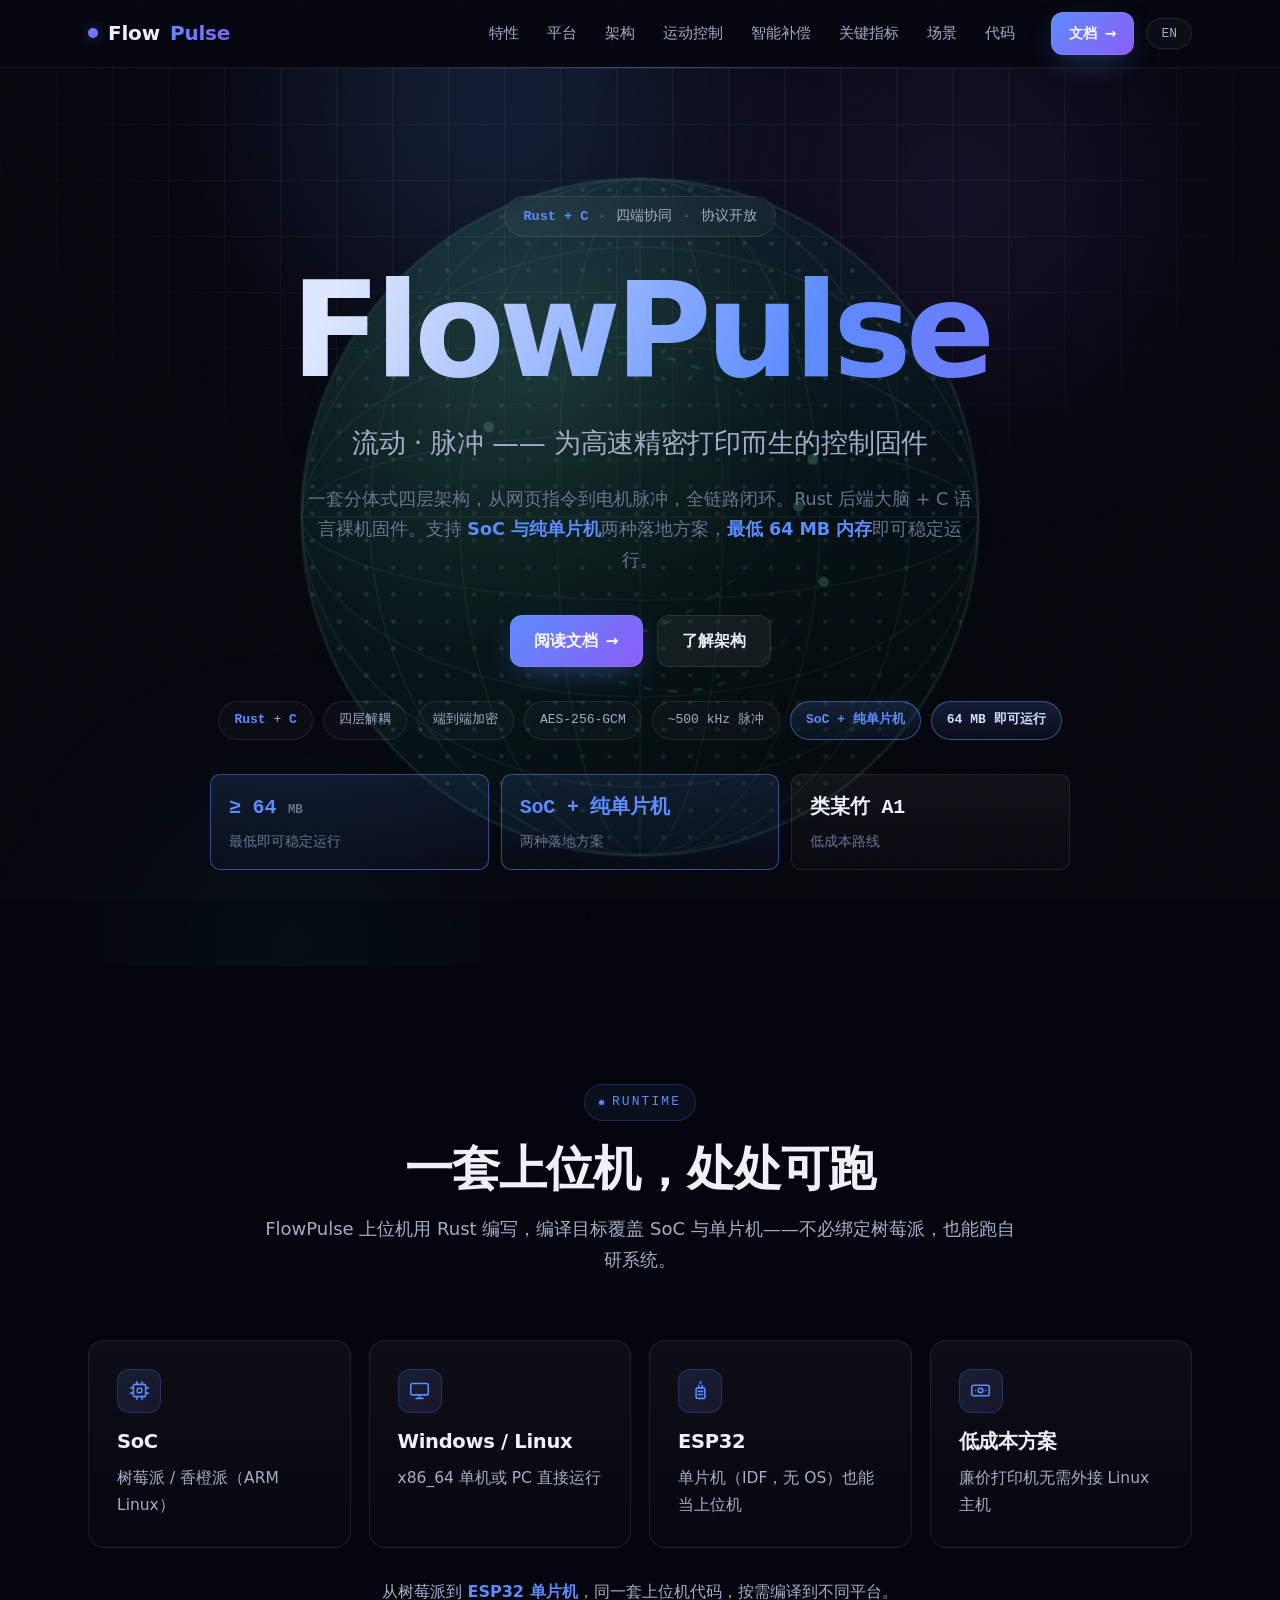
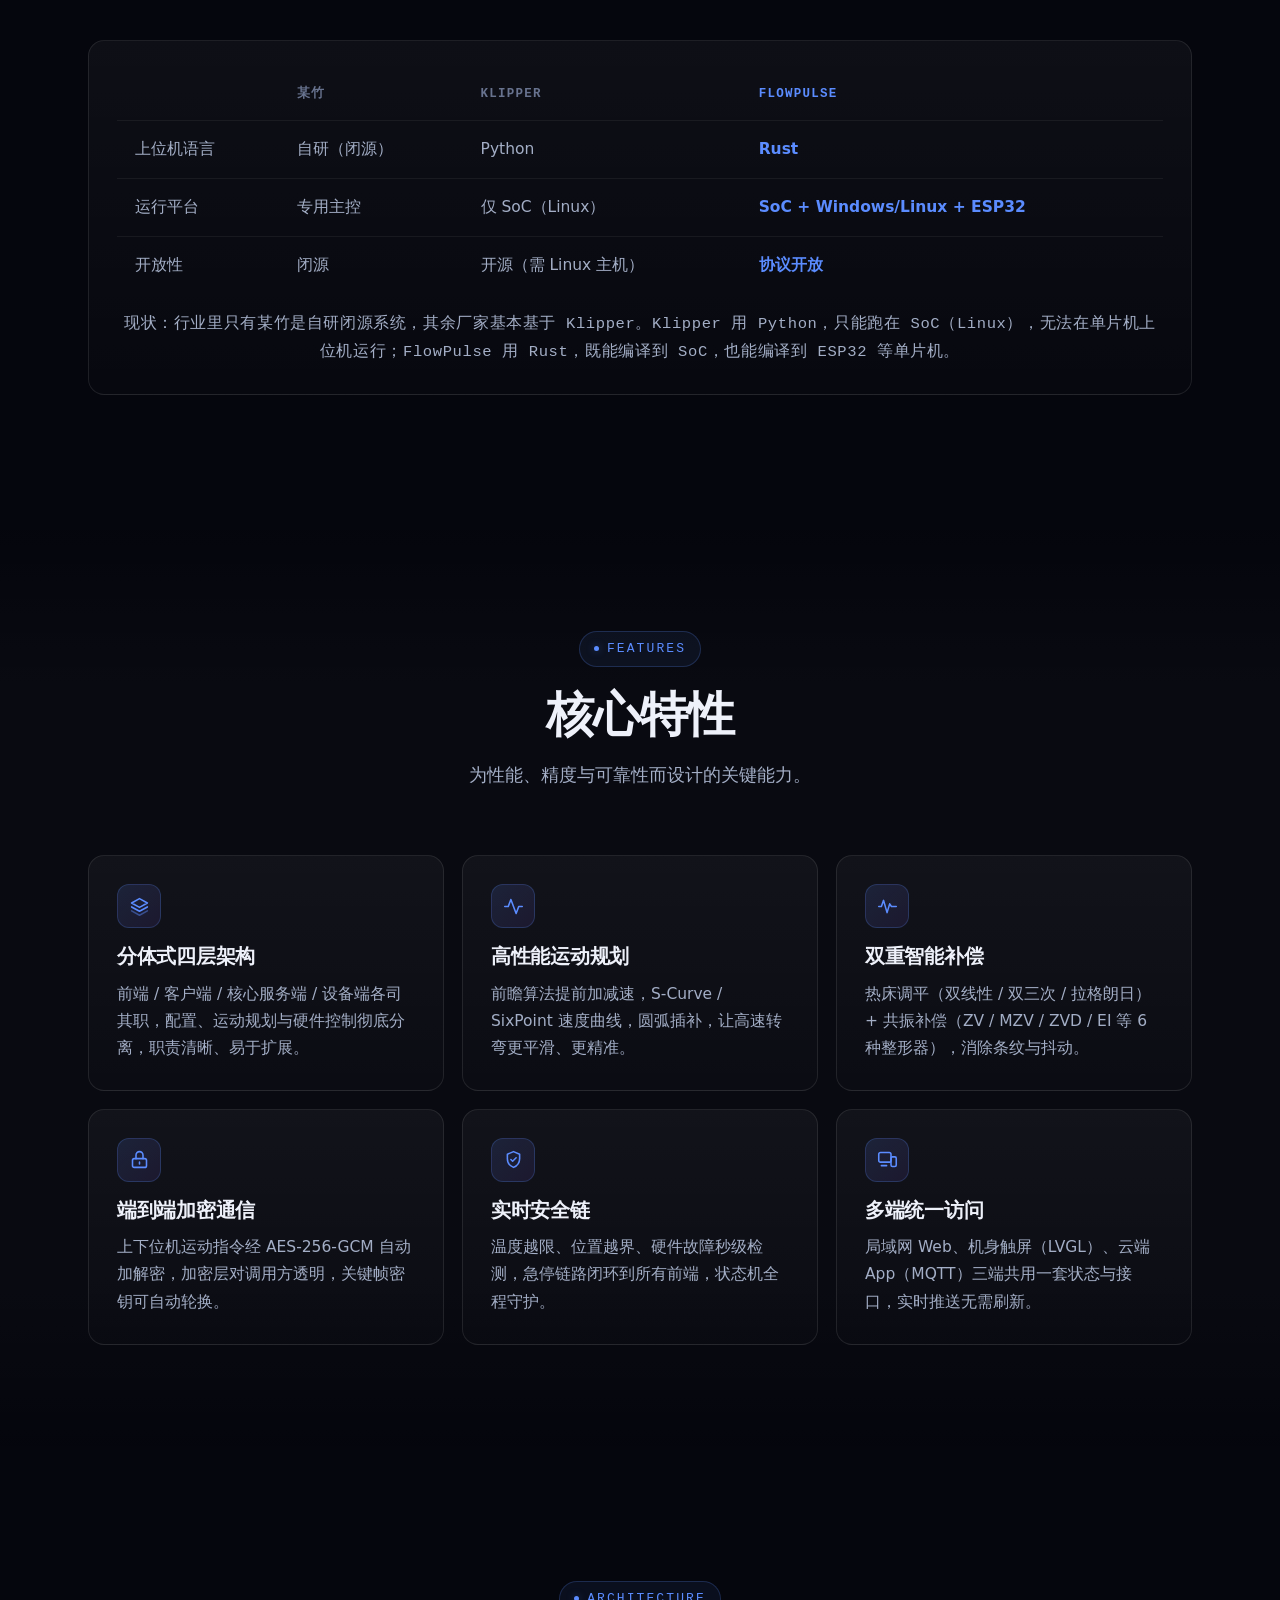
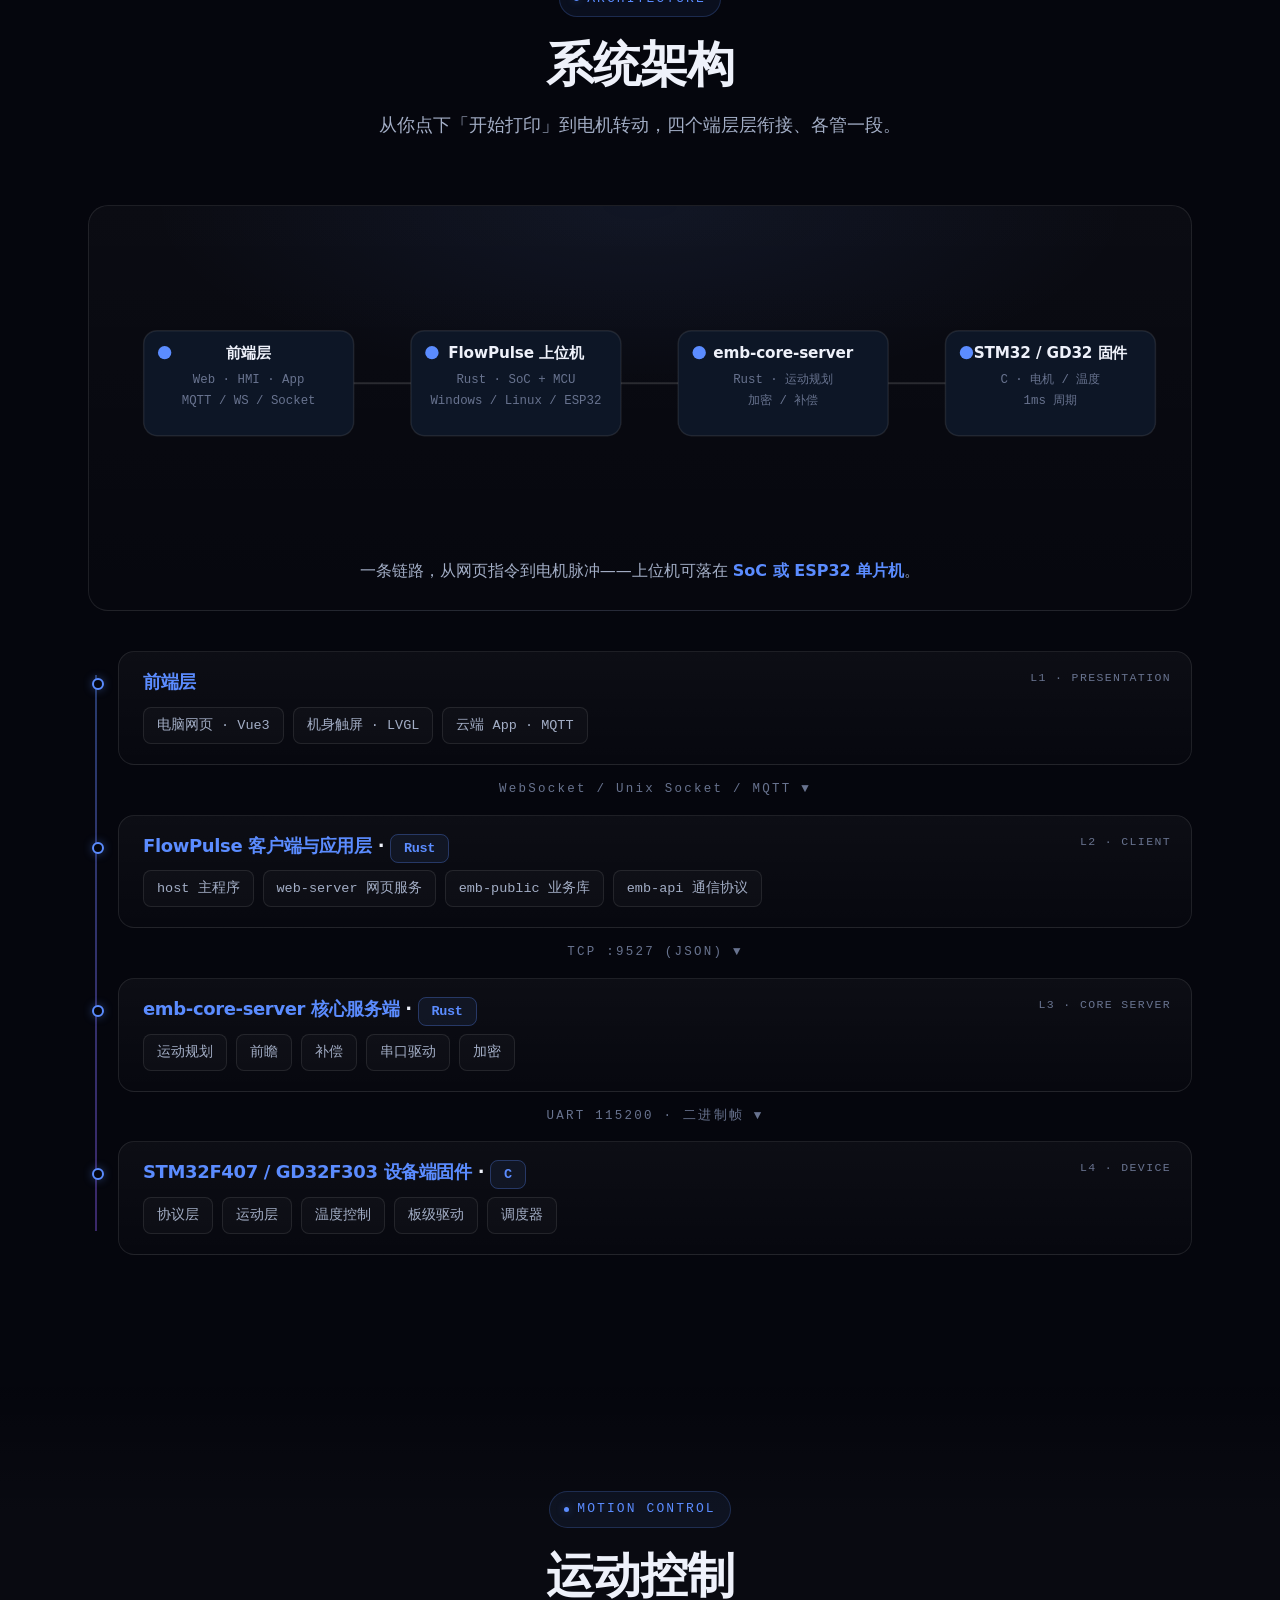
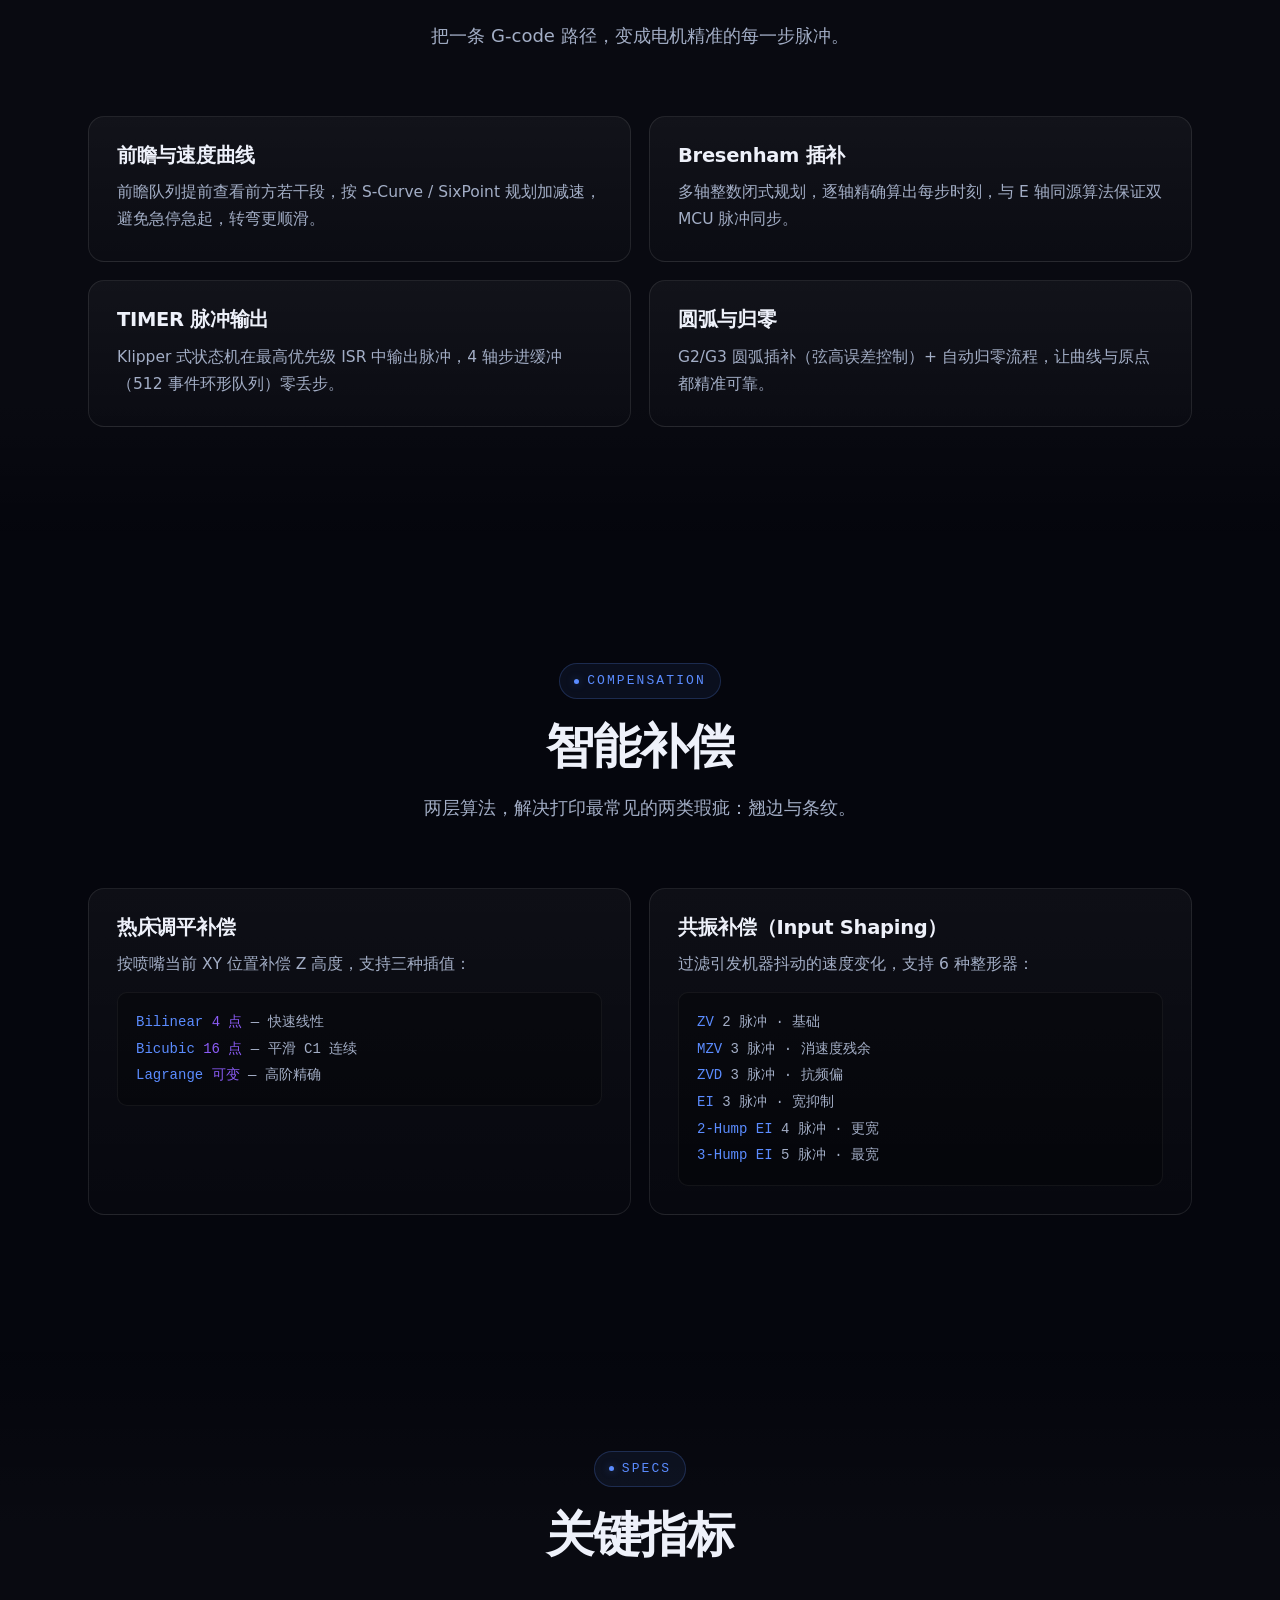
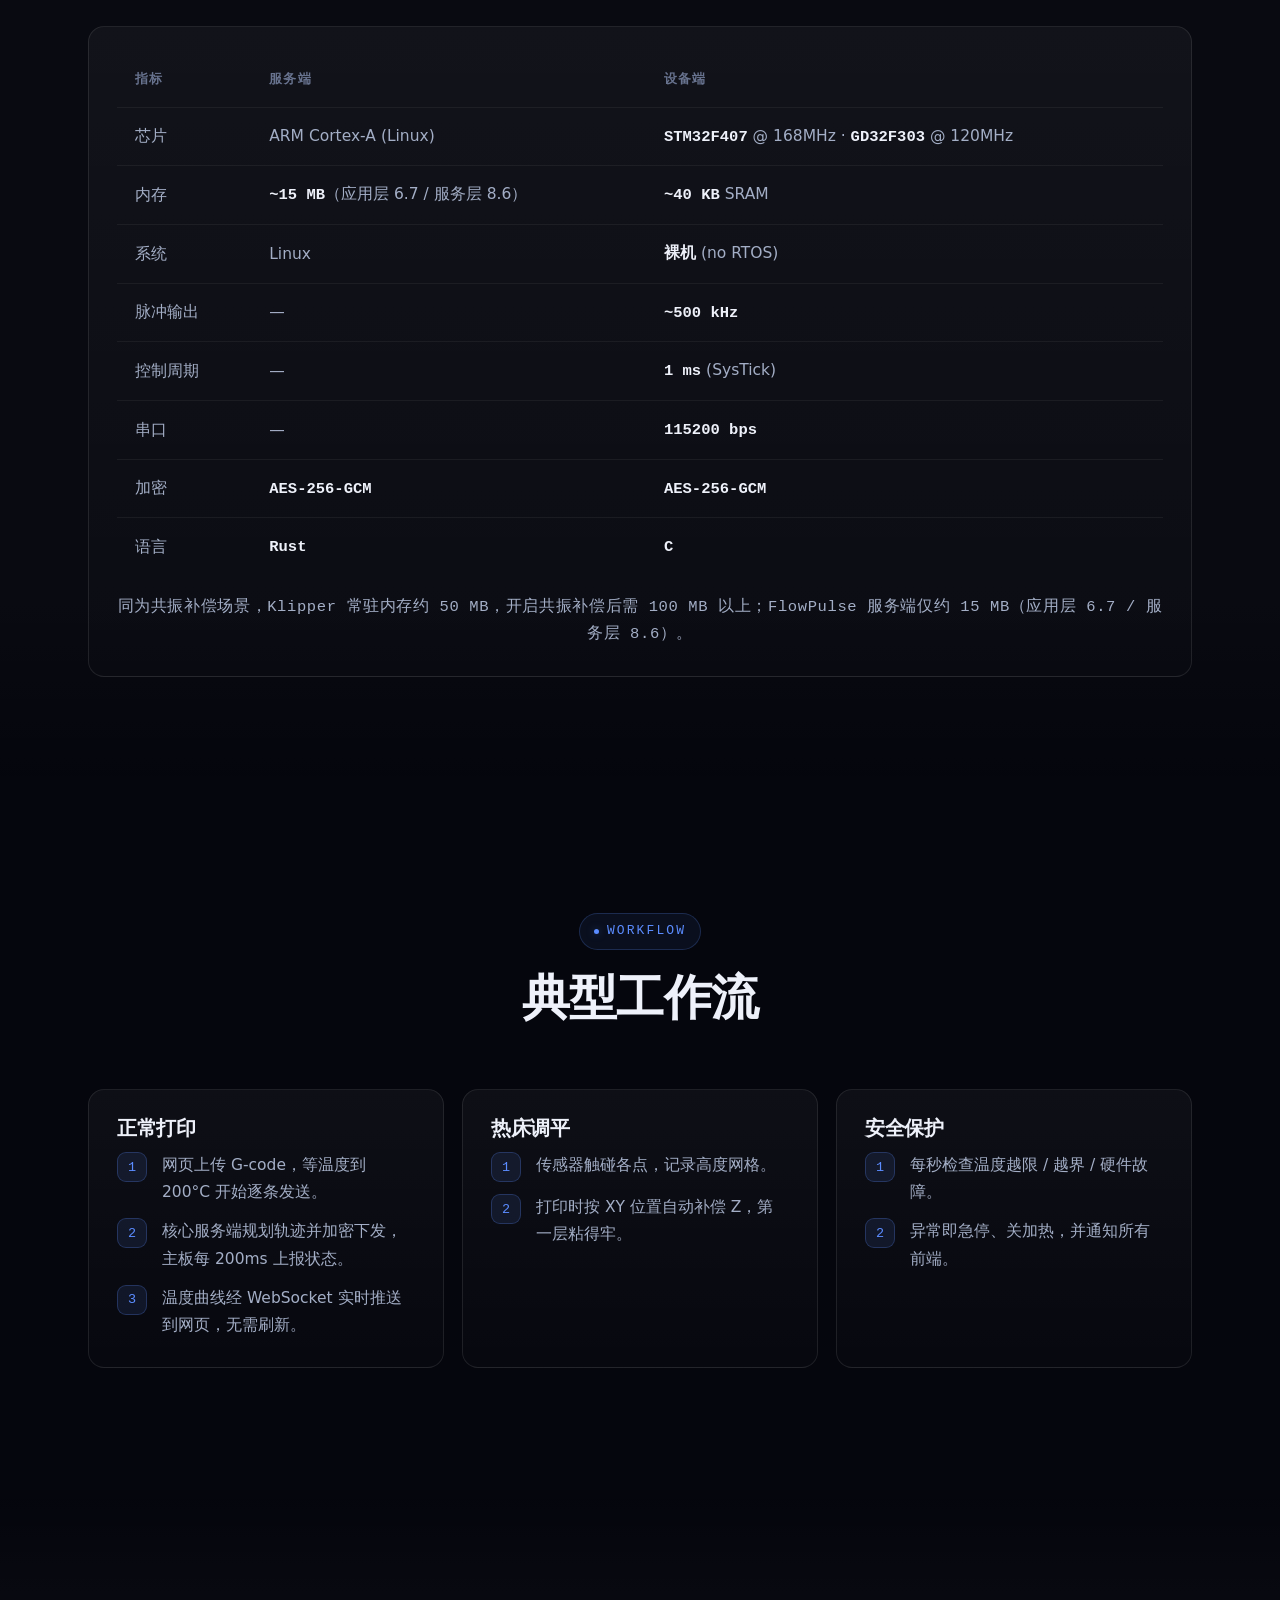
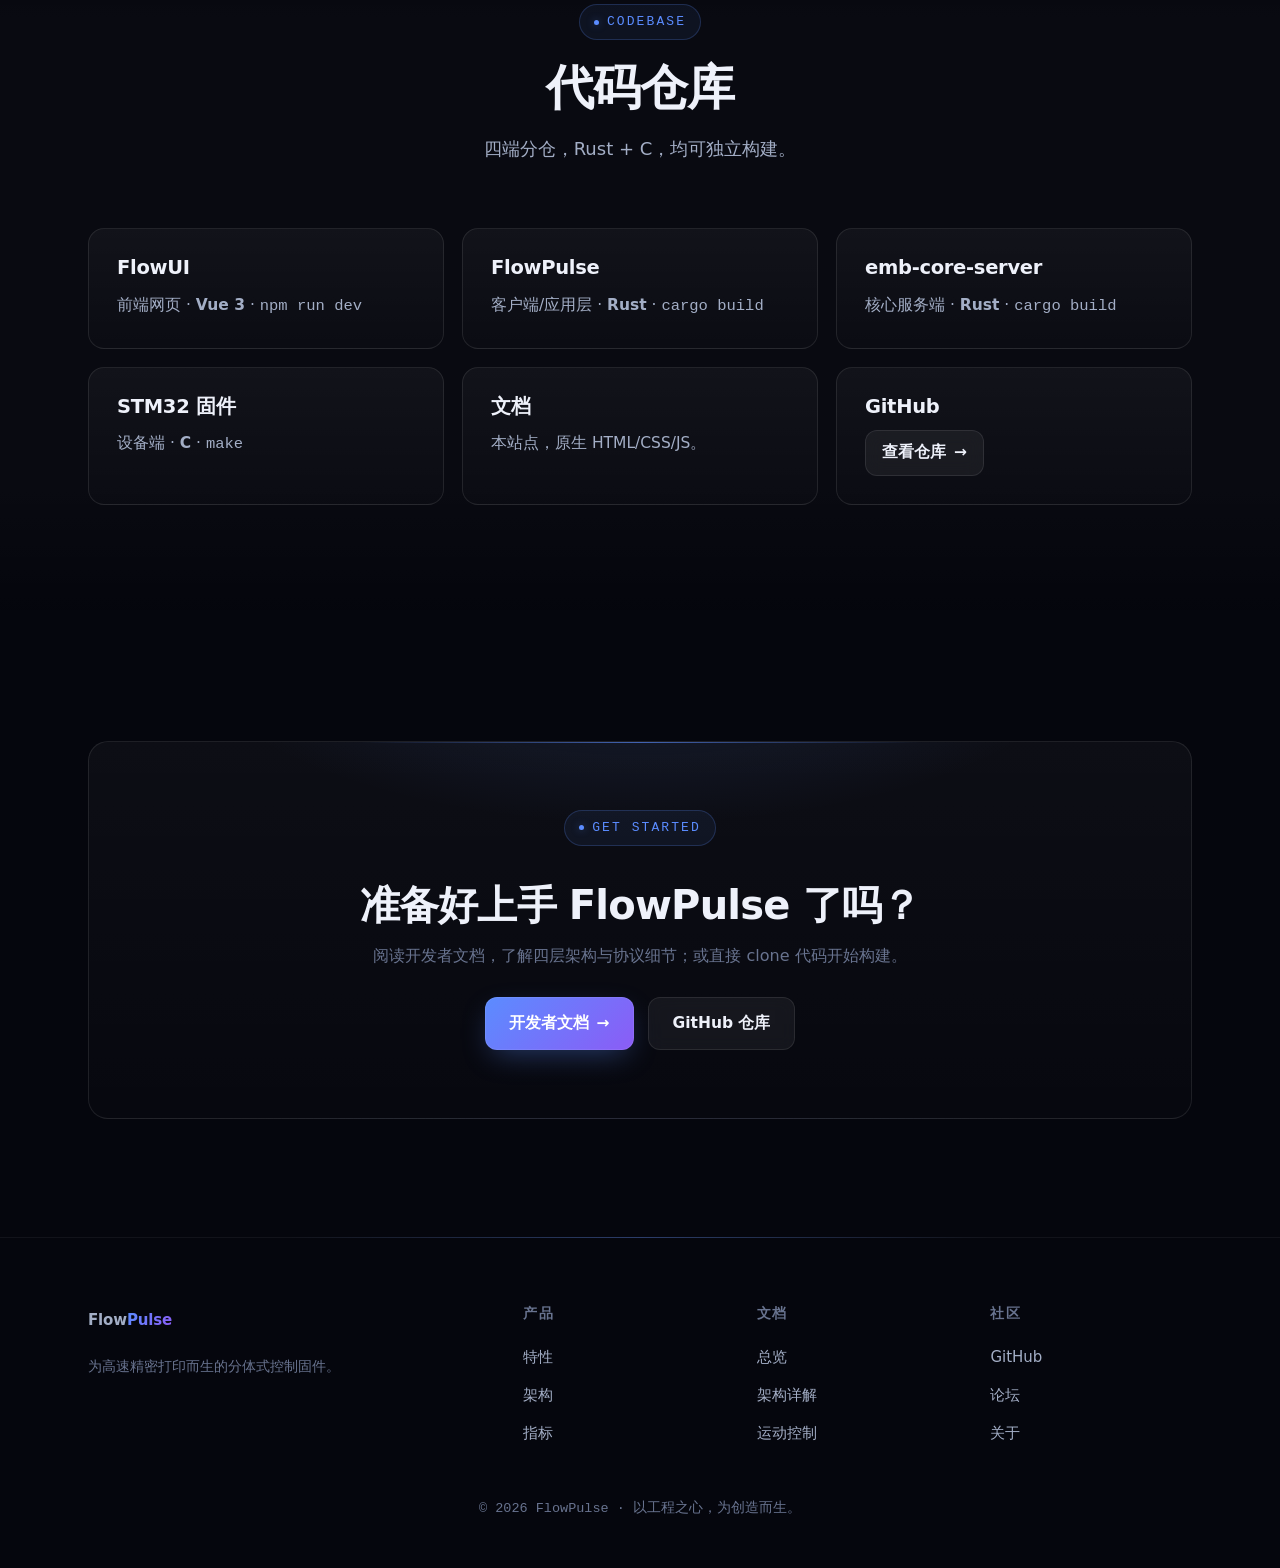
==== commit 17fd56ba: "优化界面，添加首页背景，更正一些参数" ====
--- a/index.html
+++ b/index.html
@@ -37,6 +37,61 @@
   <div class="orb orb-2" data-depth="16" aria-hidden="true"></div>
   <div class="orb orb-3" data-depth="36" aria-hidden="true"></div>
   <div class="hero-grid" aria-hidden="true"></div>
+  <div class="world" aria-hidden="true"><div class="globe">
+    <svg viewBox="0 0 400 400" aria-hidden="true">
+      <defs>
+        <radialGradient id="ocean" cx="36%" cy="30%" r="82%">
+          <stop offset="0%" stop-color="#176b57"/>
+          <stop offset="48%" stop-color="#0c3a36"/>
+          <stop offset="100%" stop-color="#04181a"/>
+        </radialGradient>
+        <radialGradient id="shine" cx="33%" cy="25%" r="46%">
+          <stop offset="0%" stop-color="rgba(170,255,225,.30)"/>
+          <stop offset="100%" stop-color="rgba(170,255,225,0)"/>
+        </radialGradient>
+        <radialGradient id="term" cx="70%" cy="78%" r="60%">
+          <stop offset="0%" stop-color="rgba(0,0,0,.45)"/>
+          <stop offset="100%" stop-color="rgba(0,0,0,0)"/>
+        </radialGradient>
+        <linearGradient id="arc" x1="0" y1="0" x2="1" y2="0">
+          <stop offset="0" stop-color="#2dd4ee" stop-opacity="0"/>
+          <stop offset=".5" stop-color="#2ee6a6" stop-opacity=".9"/>
+          <stop offset="1" stop-color="#2dd4ee" stop-opacity="0"/>
+        </linearGradient>
+        <pattern id="dots" width="15" height="15" patternUnits="userSpaceOnUse">
+          <circle cx="3" cy="3" r="1.25" fill="rgba(120,230,195,.5)"/>
+        </pattern>
+        <clipPath id="ball"><circle cx="200" cy="200" r="188"/></clipPath>
+      </defs>
+      <circle cx="200" cy="200" r="188" fill="url(#ocean)"/>
+      <g clip-path="url(#ball)">
+        <rect class="spin-dots" x="-400" y="-400" width="1200" height="1200" fill="url(#dots)"/>
+        <g fill="none" stroke="rgba(130,225,195,.24)" stroke-width="1">
+          <ellipse cx="200" cy="200" rx="188" ry="46"/>
+          <ellipse cx="200" cy="200" rx="188" ry="100"/>
+          <ellipse cx="200" cy="200" rx="188" ry="150"/>
+          <line x1="12" y1="200" x2="388" y2="200"/>
+          <ellipse cx="200" cy="200" rx="46" ry="188"/>
+          <ellipse cx="200" cy="200" rx="100" ry="188"/>
+          <ellipse cx="200" cy="200" rx="150" ry="188"/>
+          <line x1="200" y1="12" x2="200" y2="388"/>
+        </g>
+        <path class="net-arc" d="M116 150 Q200 60 296 168" stroke="url(#arc)" stroke-width="1.6" fill="none"/>
+        <path class="net-arc" d="M150 274 Q252 334 302 236" stroke="url(#arc)" stroke-width="1.6" fill="none"/>
+        <path class="net-arc" d="M118 252 Q212 300 288 194" stroke="url(#arc)" stroke-width="1.4" fill="none"/>
+      </g>
+      <g fill="#6ee7b7">
+        <circle cx="116" cy="150" r="3"/>
+        <circle cx="296" cy="168" r="3"/>
+        <circle cx="150" cy="274" r="3"/>
+        <circle cx="302" cy="236" r="3"/>
+        <circle cx="288" cy="194" r="3"/>
+      </g>
+      <circle cx="200" cy="200" r="188" fill="url(#shine)"/>
+      <circle cx="200" cy="200" r="188" fill="url(#term)"/>
+      <circle cx="200" cy="200" r="188" fill="none" stroke="rgba(130,225,195,.3)" stroke-width="1.5"/>
+    </svg>
+  </div></div>
   <div class="container">
     <div class="hero-badge">
       <b>Rust + C</b><span class="sep">·</span><span class="zh">四端协同</span><span class="en">four-tier runtime</span><span class="sep">·</span><span class="zh">协议开放</span><span class="en">open protocol</span>
@@ -47,8 +102,8 @@
       <span class="en">Flow · Pulse — control firmware built for high-speed, high-precision printing</span>
     </p>
     <p class="sub">
-      <span class="zh">一套分体式四层架构，从网页指令到电机脉冲，全链路闭环。Rust 后端大脑 + C 语言裸机固件。支持 SoC 与纯单片机两种落地方案，最低 64 MB 内存即可稳定运行。</span>
-      <span class="en">A decoupled four-tier architecture covering the full chain from web commands to motor pulses. A Rust control brain plus bare-metal C firmware. Runs on both SoC and pure-MCU boards — stable from just 64 MB RAM.</span>
+      <span class="zh">一套分体式四层架构，从网页指令到电机脉冲，全链路闭环。Rust 后端大脑 + C 语言裸机固件。支持 <b class="hl-emph">SoC 与纯单片机</b>两种落地方案，<b class="hl-emph">最低 64 MB 内存</b>即可稳定运行。</span>
+      <span class="en">A decoupled four-tier architecture covering the full chain from web commands to motor pulses. A Rust control brain plus bare-metal C firmware. Runs on both <b class="hl-emph">SoC and pure-MCU boards</b> — stable from just <b class="hl-emph">64 MB RAM</b>.</span>
     </p>
     <div class="hero-cta">
       <a class="btn btn-primary" href="docs/index.html"><span class="zh">阅读文档</span><span class="en">Read the Docs</span> →</a>
@@ -60,44 +115,16 @@
       <span class="pill"><span class="zh">端到端加密</span><span class="en">E2E encrypted</span></span>
       <span class="pill">AES-256-GCM</span>
       <span class="pill">~500 <span class="zh">kHz 脉冲</span><span class="en">kHz step</span></span>
-    </div>
-
-    <div class="console reveal">
-      <div class="console-bar">
-        <span class="c-dots"><i></i><i></i><i></i></span>
-        <span class="c-title">flowpulse · motion console</span>
-        <span class="c-badge">● AES-256-GCM</span>
-      </div>
-      <div class="console-body">
-        <pre class="c-log" id="cLog" aria-hidden="true"></pre>
-        <div class="c-live" aria-hidden="true">
-          <span class="live-t"><span class="zh">实时状态</span><span class="en">Live</span></span>
-          <div class="c-row"><span>X</span><span class="c-val" id="lvX">124.612</span></div>
-          <div class="c-row"><span>Y</span><span class="c-val" id="lvY">88.204</span></div>
-          <div class="c-row"><span>Z</span><span class="c-val" id="lvZ">0.200</span></div>
-          <div class="c-row"><span>E</span><span class="c-val" id="lvE">42.318</span></div>
-          <div class="c-row"><span>feed</span><span class="c-val up" id="lvF">6000 mm/min</span></div>
-          <div class="meter-wrap">
-            <div class="c-row" style="margin-bottom:6px"><span>step rate</span><span class="c-val" id="lvS">498 kHz</span></div>
-            <div class="meter"><i id="lvBar"></i></div>
-          </div>
-        </div>
-      </div>
-      <div class="console-foot">
-        <span>MCU <b>STM32F407 @168MHz</b></span>
-        <span>step <b>~500 kHz</b></span>
-        <span>tick <b>1 ms</b></span>
-        <span>RSS <b>~15 MB</b></span>
-        <span style="margin-left:auto"><b id="fps">60</b> fps</span>
-      </div>
+      <span class="pill pill-accent"><b>SoC + 纯单片机</b></span>
+      <span class="pill pill-accent">64 MB 即可运行</span>
     </div>
 
     <div class="hero-stats reveal">
-      <div class="hl-item">
+      <div class="hl-item key">
         <span class="hl-num">≥ 64 <small>MB</small></span>
         <span class="hl-lbl"><span class="zh">最低即可稳定运行</span><span class="en">Stable from 64 MB</span></span>
       </div>
-      <div class="hl-item">
+      <div class="hl-item key">
         <span class="hl-num">SoC + <span class="zh">纯单片机</span><span class="en">Pure MCU</span></span>
         <span class="hl-lbl"><span class="zh">两种落地方案</span><span class="en">Two paths</span></span>
       </div>
@@ -370,7 +397,7 @@
         <thead><tr><th><span class="zh">指标</span><span class="en">Metric</span></th><th><span class="zh">服务端</span><span class="en">Core Server</span></th><th><span class="zh">设备端</span><span class="en">Device</span></th></tr></thead>
         <tbody>
           <tr><td><span class="zh">芯片</span><span class="en">MCU</span></td><td>ARM Cortex-A (Linux)</td><td><b>STM32F407</b> @ 168MHz · <b>GD32F303</b> @ 120MHz</td></tr>
-          <tr><td><span class="zh">内存</span><span class="en">Memory</span></td><td><b>~15 MB</b>（应用层 6.7 / 服务层 8.6）</td><td><b>192 KB</b> SRAM</td></tr>
+          <tr><td><span class="zh">内存</span><span class="en">Memory</span></td><td><b>~15 MB</b>（应用层 6.7 / 服务层 8.6）</td><td><b>~40 KB</b> SRAM</td></tr>
           <tr><td><span class="zh">系统</span><span class="en">OS</span></td><td>Linux</td><td><b>裸机</b> (no RTOS)</td></tr>
           <tr><td><span class="zh">脉冲输出</span><span class="en">Step rate</span></td><td>—</td><td><b>~500 kHz</b></td></tr>
           <tr><td><span class="zh">控制周期</span><span class="en">Control tick</span></td><td>—</td><td><b>1 ms</b> (SysTick)</td></tr>
--- a/assets/css/style.css
+++ b/assets/css/style.css
@@ -157,6 +157,22 @@
   -webkit-mask-image: radial-gradient(ellipse 75% 62% at 50% 8%, #000 30%, transparent 78%);
   mask-image: radial-gradient(ellipse 75% 62% at 50% 8%, #000 30%, transparent 78%);
 }
+/* world background — dotted globe */
+.world {
+  position: absolute; inset: 0; z-index: 1;
+  display: flex; align-items: center; justify-content: center;
+  pointer-events: none; overflow: hidden;
+}
+.globe {
+  position: relative;
+  width: min(720px, 92vw); aspect-ratio: 1 / 1; border-radius: 50%;
+  opacity: .32; filter: drop-shadow(0 0 16px rgba(45,200,160,.08));
+}
+.globe svg { width: 100%; height: 100%; display: block; }
+.spin-dots { animation: globe-spin 30s linear infinite; }
+@keyframes globe-spin { from { transform: translateX(0); } to { transform: translateX(150px); } }
+.net-arc { stroke-dasharray: 5 9; animation: arc-flow 2.4s linear infinite; }
+@keyframes arc-flow { to { stroke-dashoffset: -28; } }
 .hero .container { position: relative; z-index: 2; text-align: center; }
 
 /* staggered entrance */
@@ -222,6 +238,11 @@
 .hl-num { display: block; font-family: var(--font-mono); font-weight: 700; font-size: 20px; color: var(--text); letter-spacing: -.01em; white-space: nowrap; }
 .hl-num small { font-size: 12.5px; color: var(--text-faint); font-weight: 600; }
 .hl-lbl { display: block; margin-top: 5px; color: var(--text-faint); font-size: 13.5px; }
+.hl-item.key { border-color: rgba(91,140,255,.5); background: linear-gradient(180deg, rgba(91,140,255,.12), rgba(91,140,255,.03)); }
+.hl-item.key .hl-num { color: var(--accent); }
+.hl-emph { color: var(--accent); font-weight: 700; }
+.pill-accent { border-color: rgba(91,140,255,.5); background: linear-gradient(180deg, rgba(91,140,255,.16), rgba(91,140,255,.05)); color: #cfe0ff; font-weight: 600; }
+.pill-accent b { color: var(--accent); }
 
 /* ---------- console (hero visual) ---------- */
 .console {
@@ -477,3 +498,17 @@
   html { scroll-behavior: auto; }
   .reveal { opacity: 1; transform: none; }
 }
+
+/* ===== docs pages (placeholder) ===== */
+.doc-page { padding: 96px 0 120px; min-height: 70vh; }
+.doc-back { display: inline-block; margin-bottom: 22px; color: var(--muted); font-size: 14px; text-decoration: none; }
+.doc-back:hover { color: var(--accent); }
+.doc-page h1 { font-size: clamp(28px, 4vw, 42px); margin-bottom: 18px; letter-spacing: -.01em; }
+.doc-page h1 .en { color: var(--muted); font-weight: 400; font-size: .62em; margin-left: 12px; }
+.doc-lead { max-width: 760px; color: var(--text); line-height: 1.8; opacity: .85; margin-bottom: 28px; }
+.doc-list { list-style: none; padding: 0; max-width: 760px; border-top: 1px solid var(--border); }
+.doc-list li { display: flex; align-items: center; justify-content: space-between; gap: 16px; padding: 16px 4px; border-bottom: 1px solid var(--border); }
+.doc-list li a { color: var(--text); text-decoration: none; font-weight: 500; }
+.doc-list li a:hover { color: var(--accent); }
+.doc-list li .en { color: var(--muted); font-weight: 400; margin-left: 10px; font-size: .85em; }
+.badge-tbd { font-size: 12px; color: #ffb454; background: rgba(255,180,84,.12); border: 1px solid rgba(255,180,84,.3); padding: 3px 10px; border-radius: 999px; white-space: nowrap; }
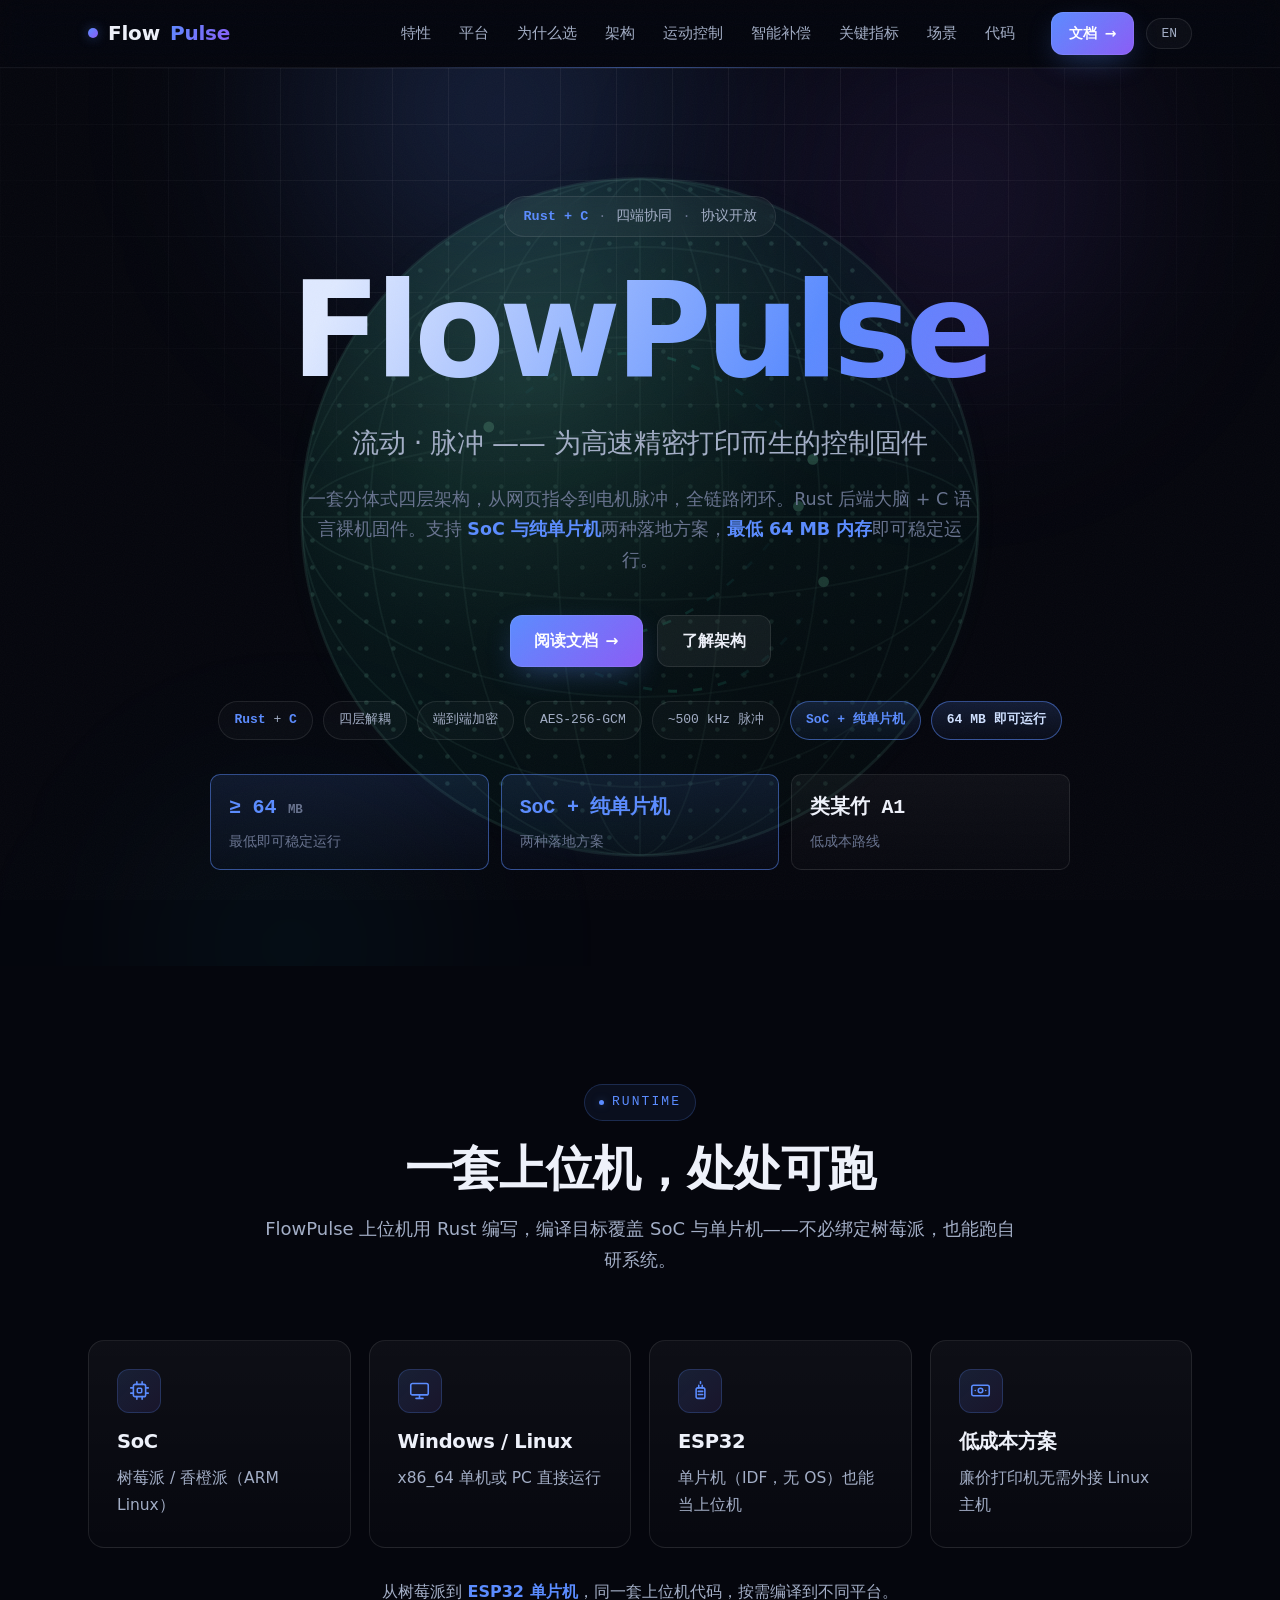
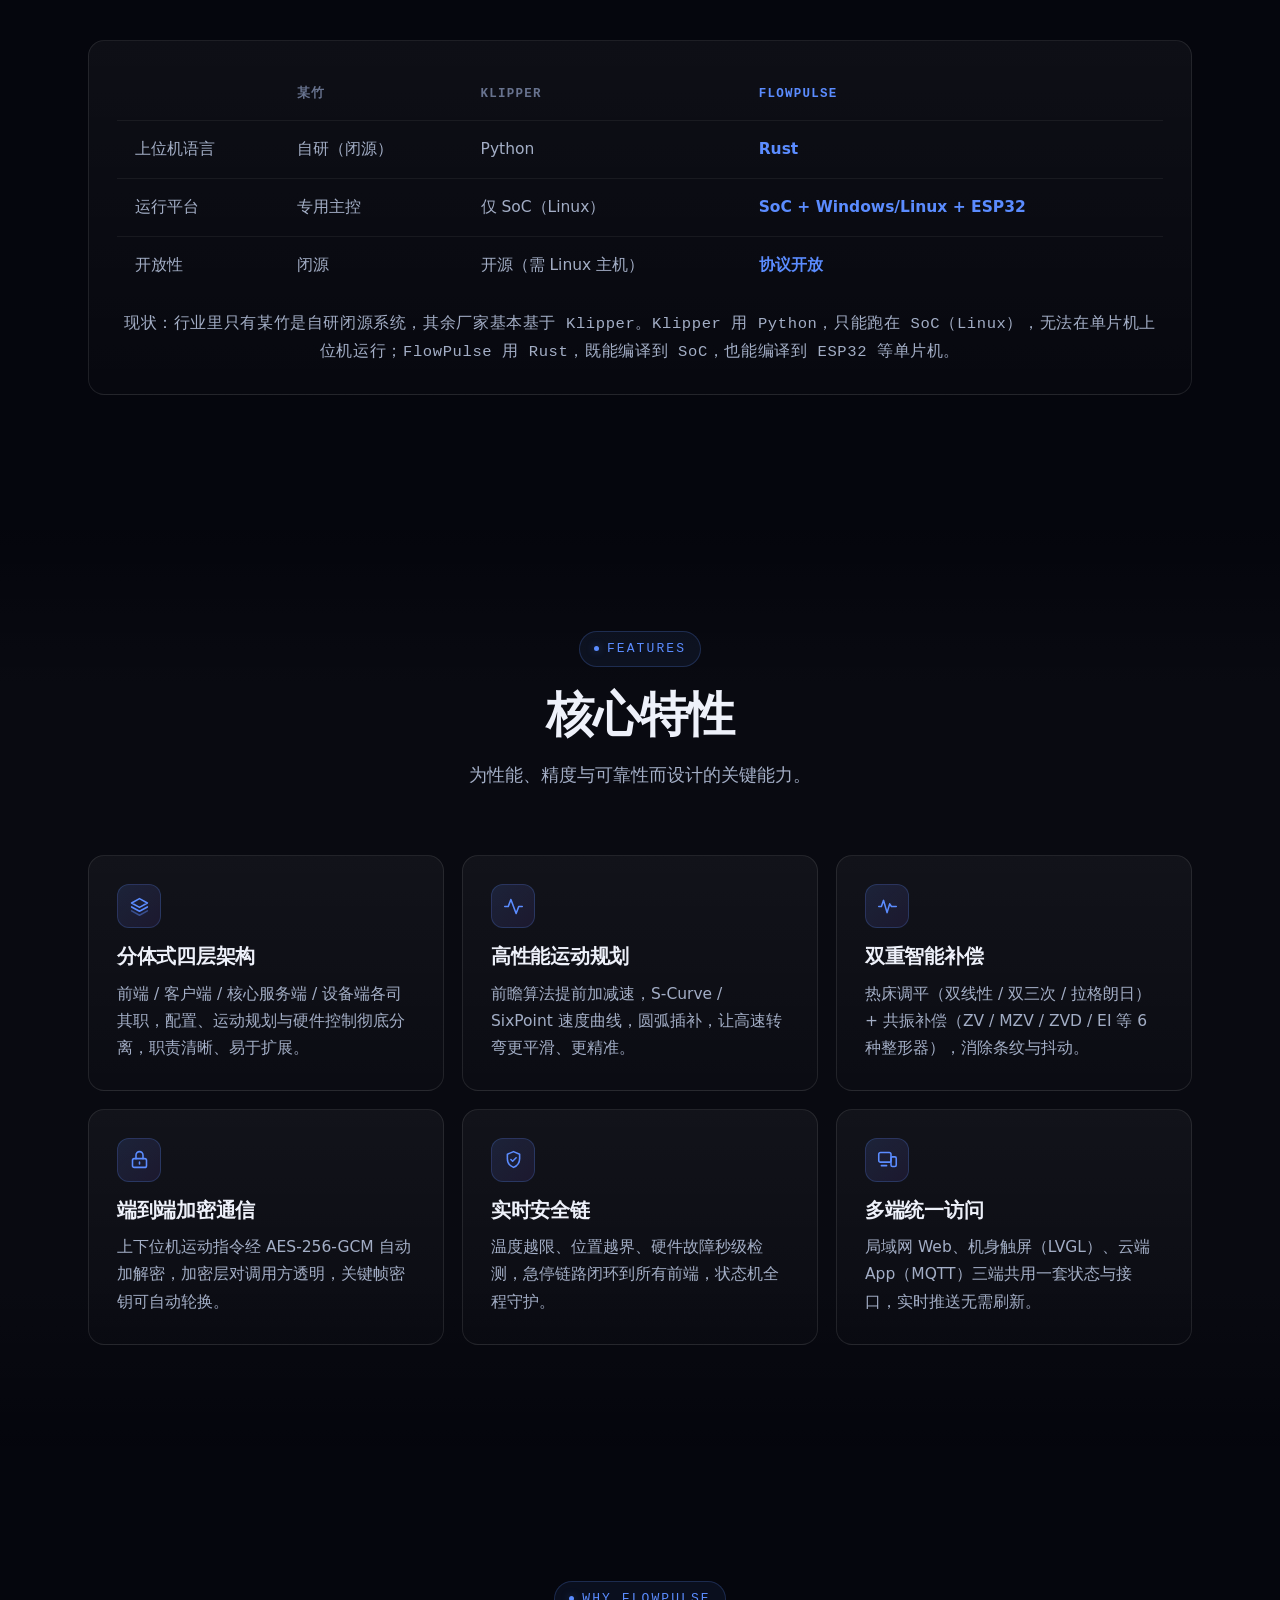
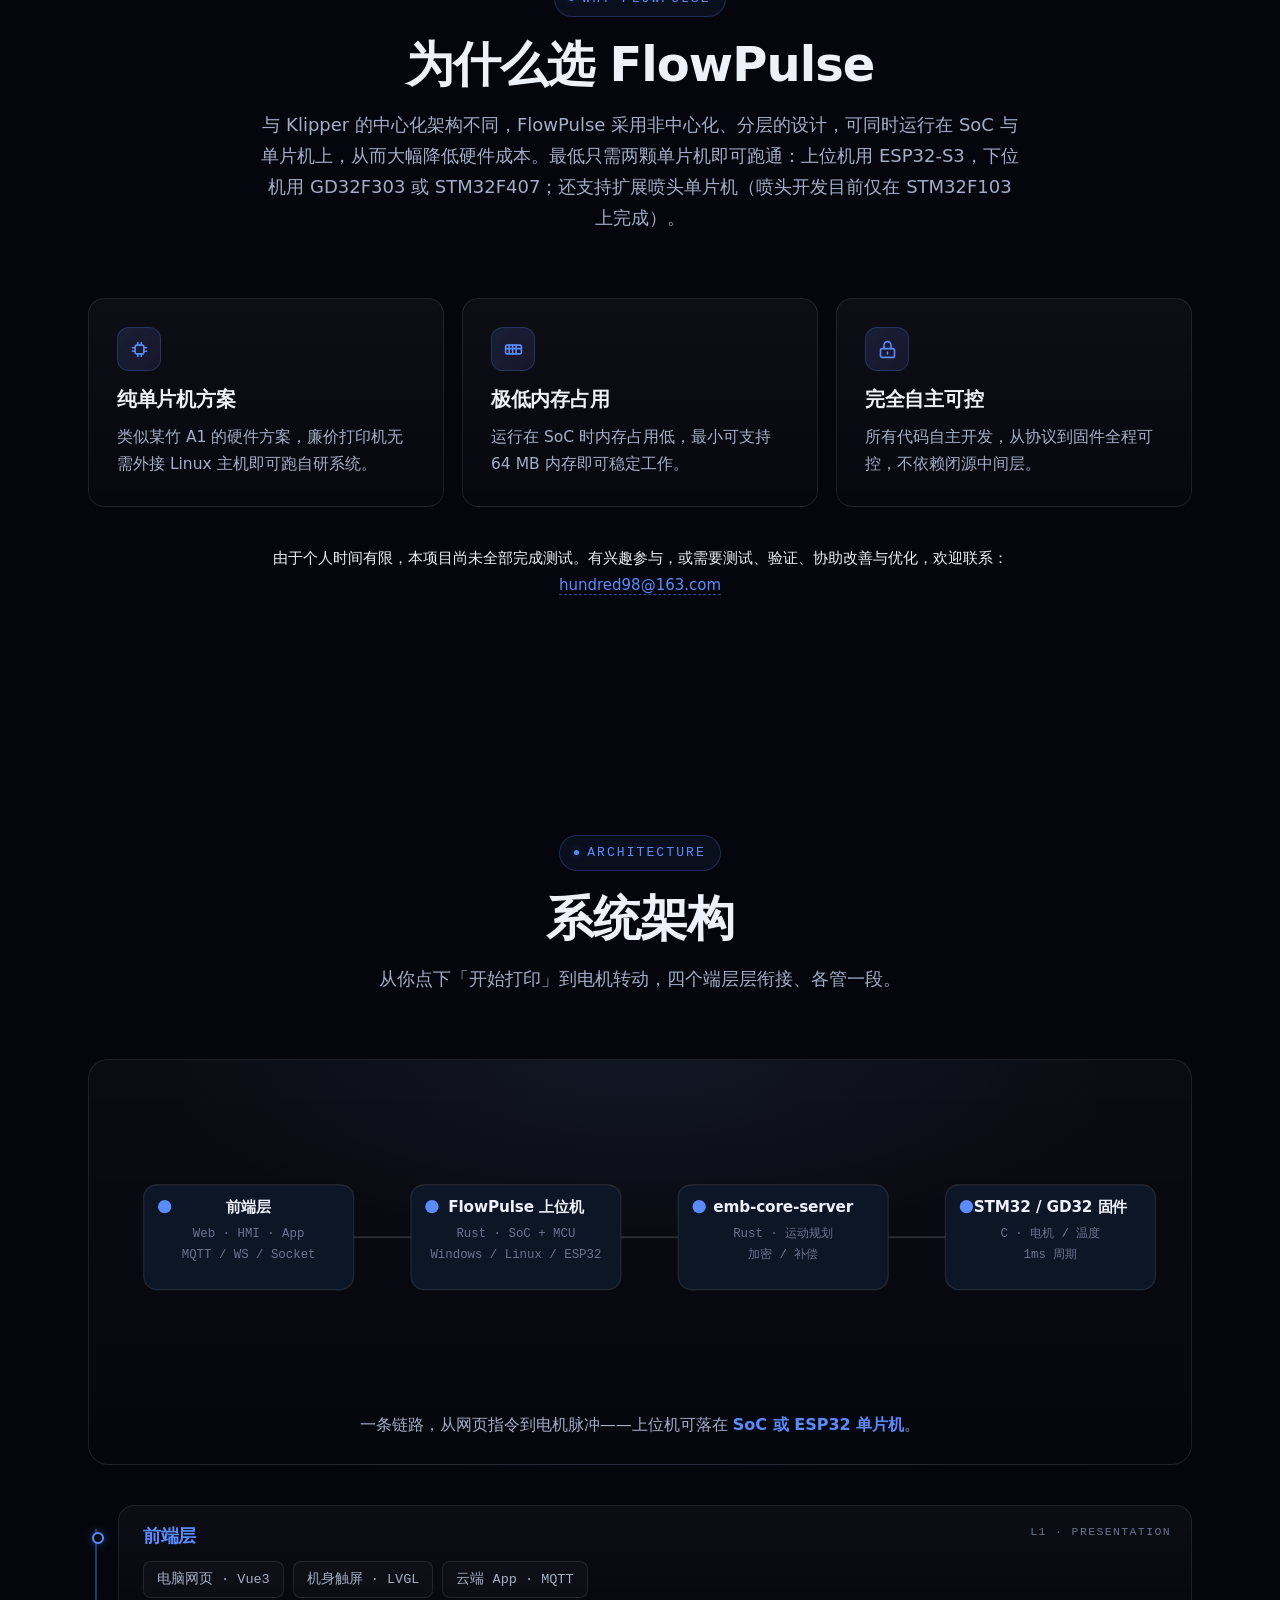
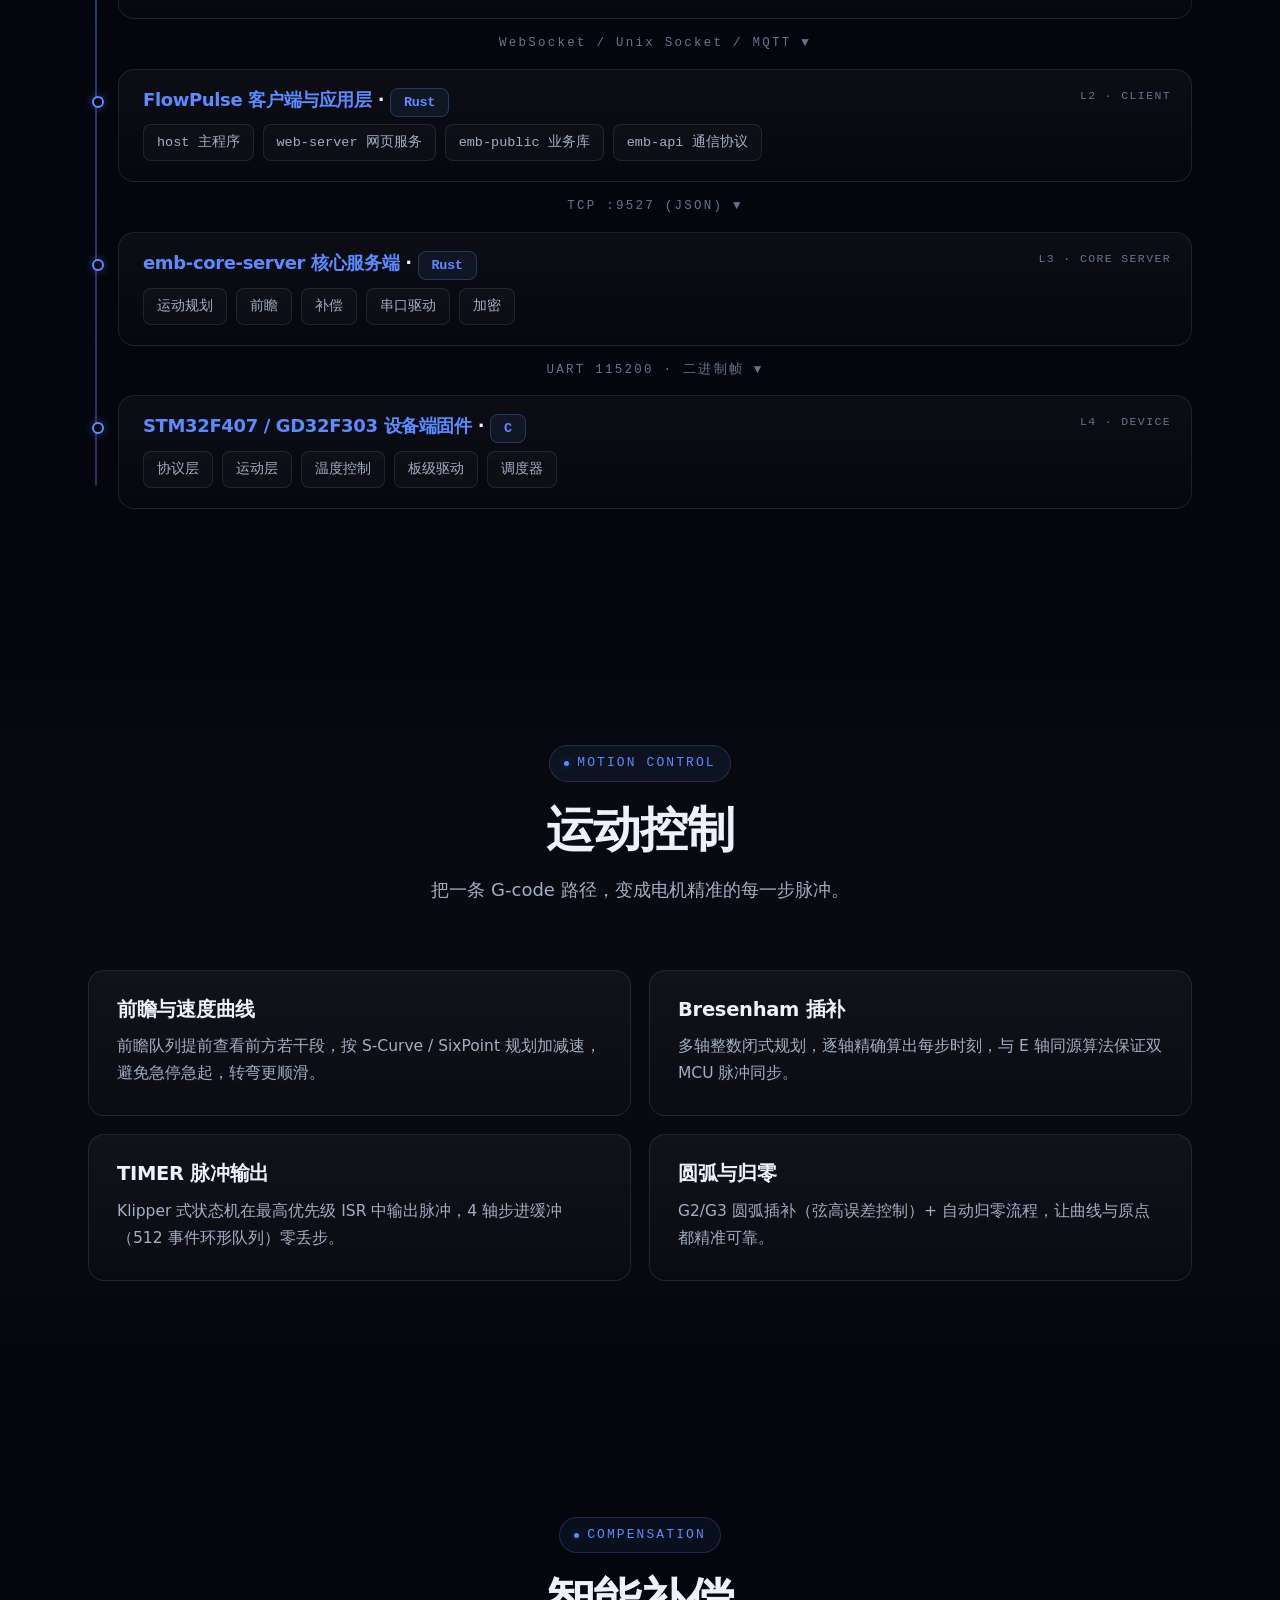
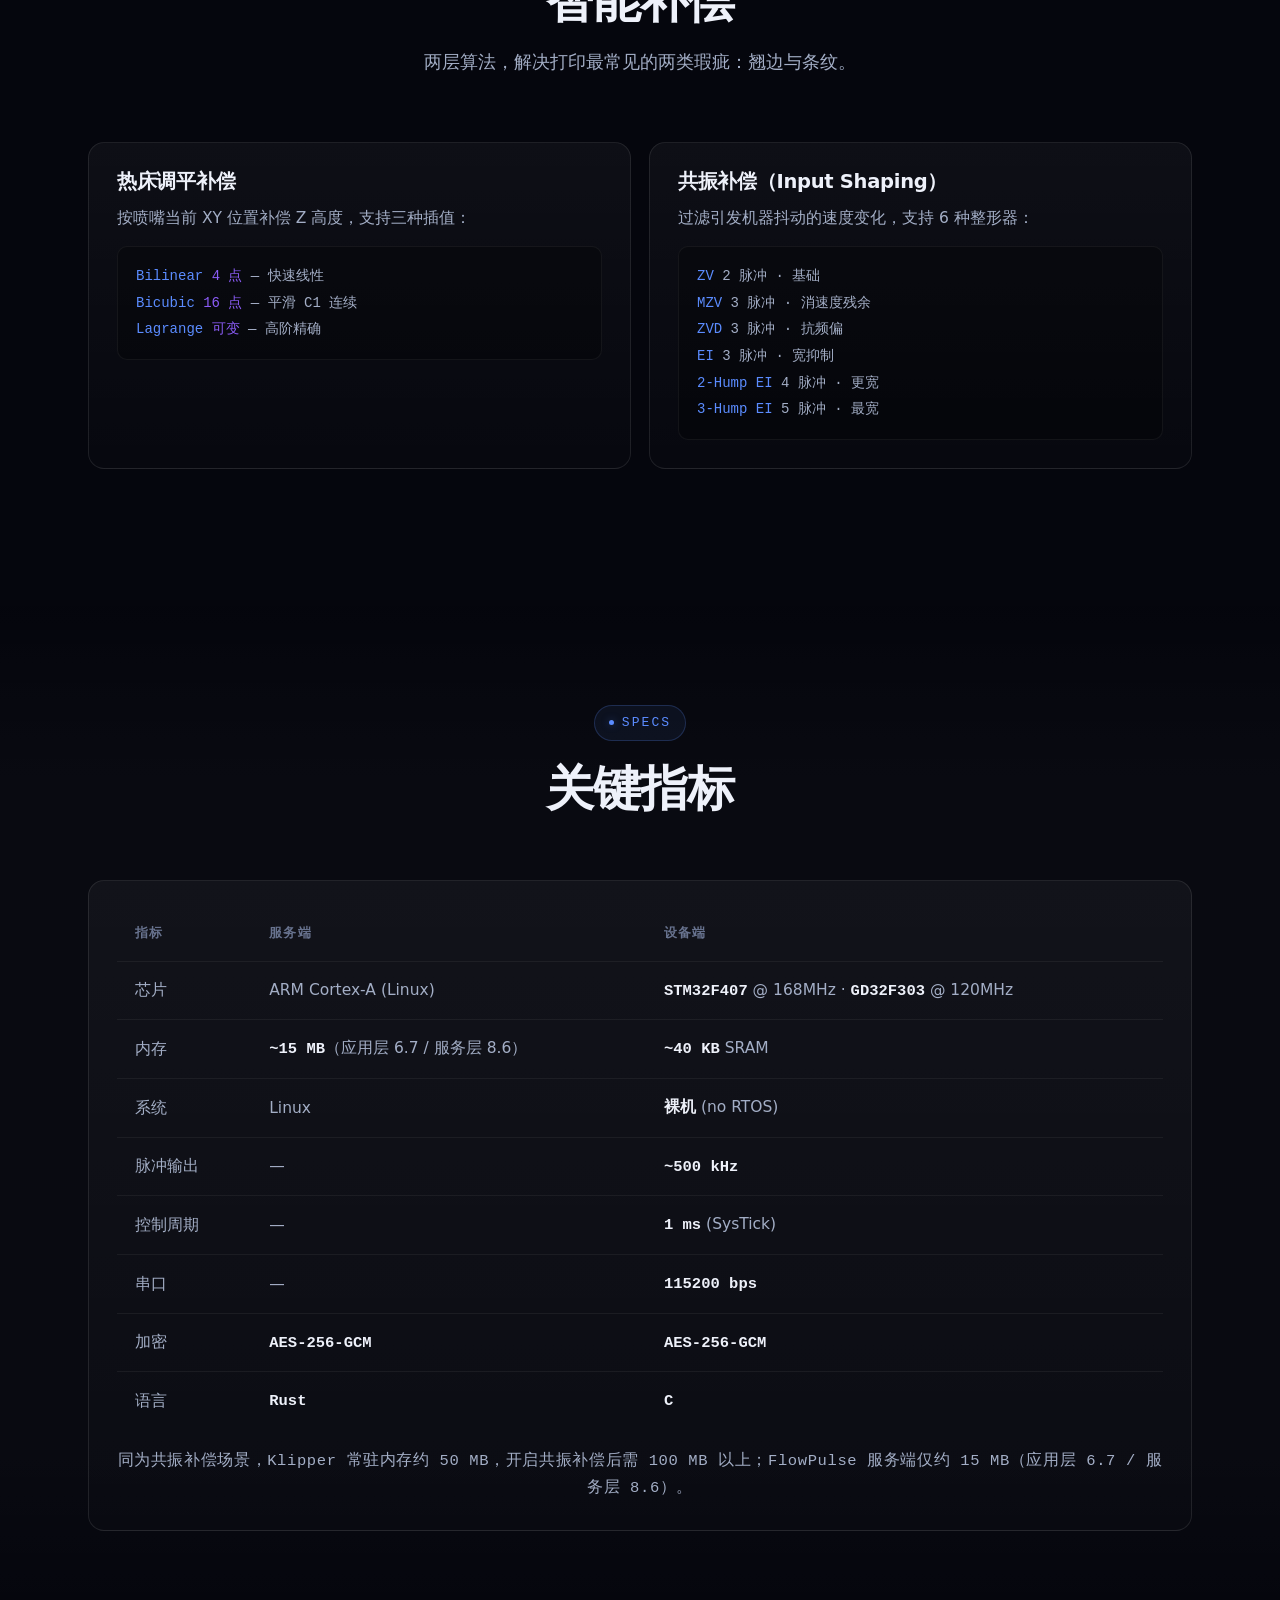
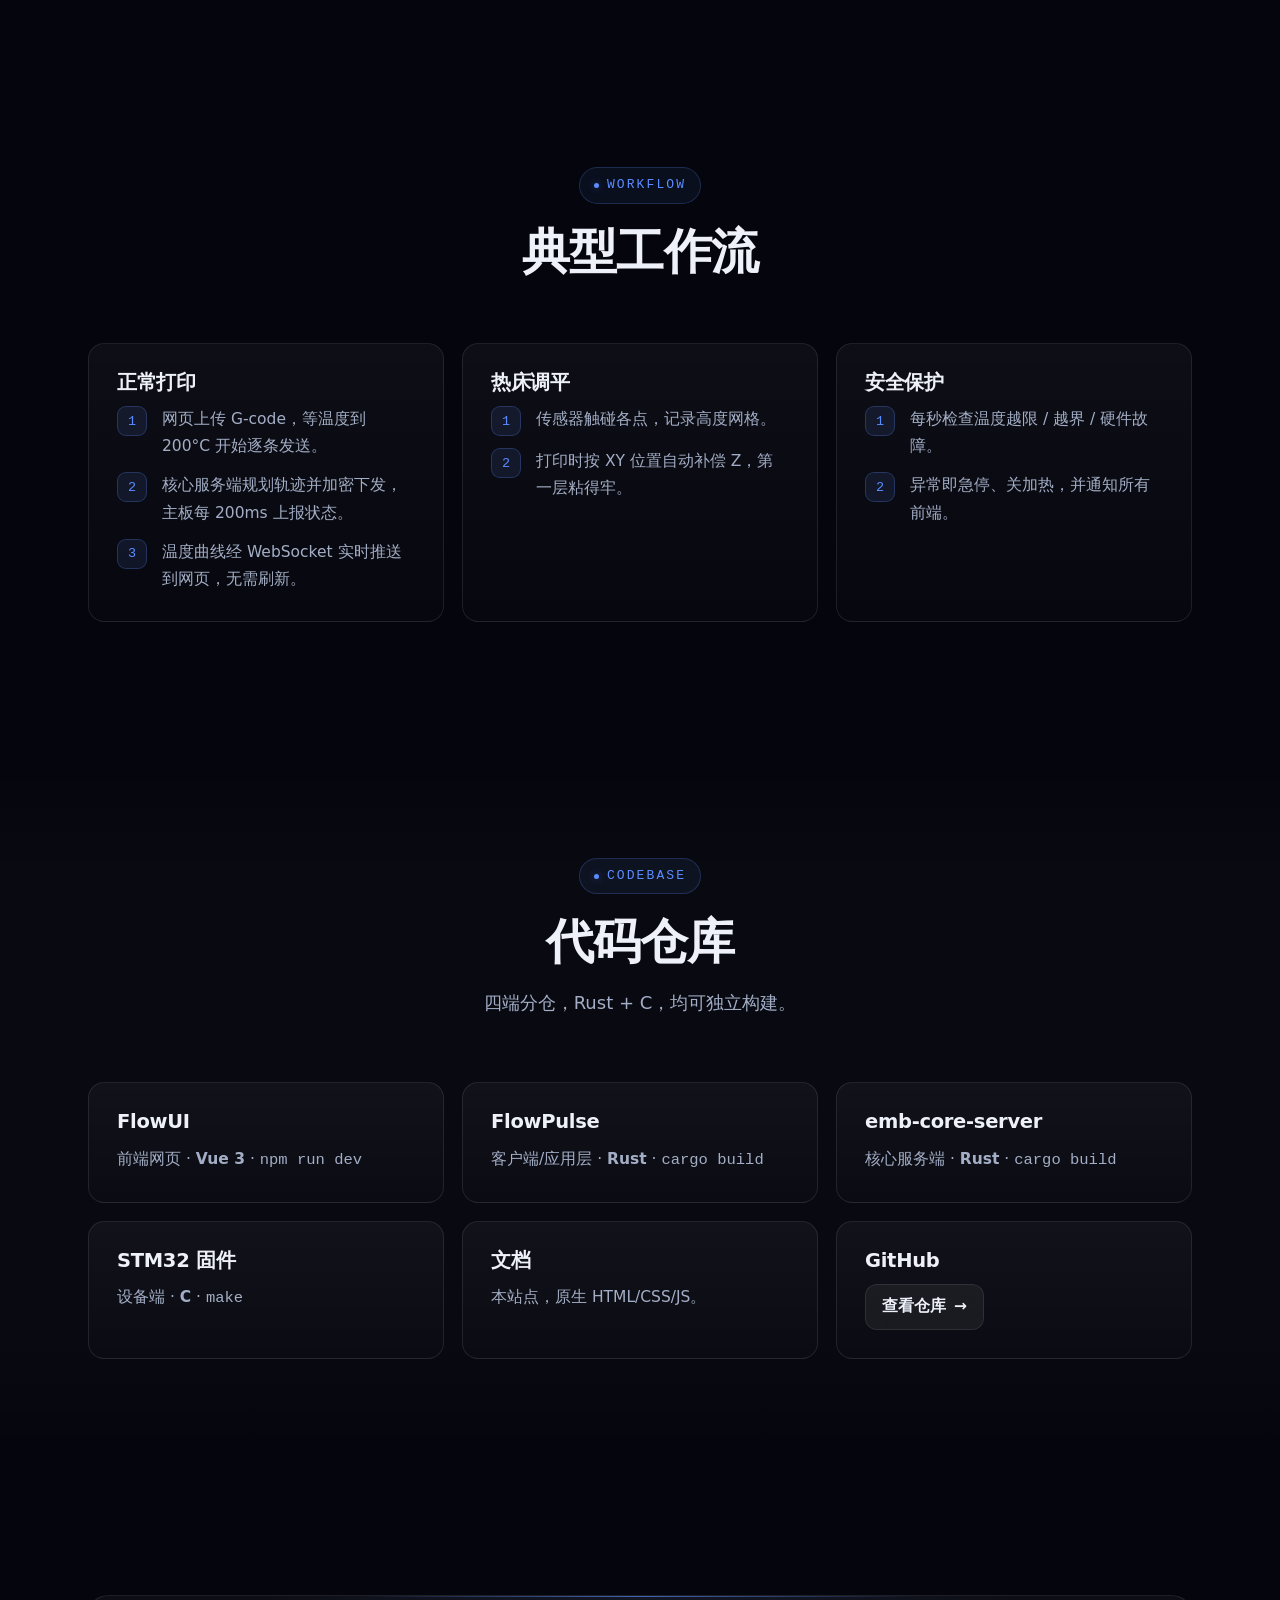
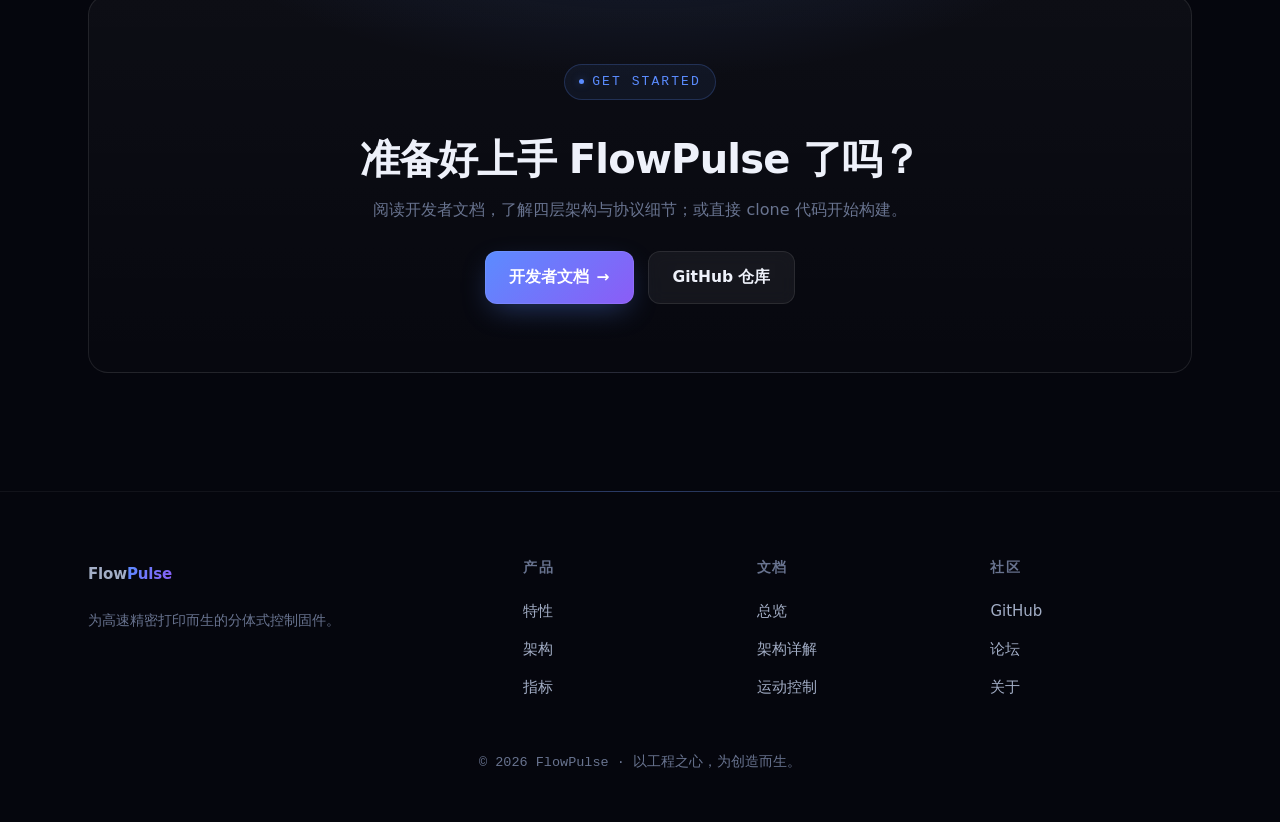
==== commit 09955208: "docs: 总览/架构/运动三页双语内容 + 首页「为什么选 FlowPulse」板块" ====
--- a/index.html
+++ b/index.html
@@ -17,6 +17,7 @@
     <div class="nav-links">
       <a href="#features"><span class="zh">特性</span><span class="en">Features</span></a>
       <a href="#platform"><span class="zh">平台</span><span class="en">Runtime</span></a>
+      <a href="#why"><span class="zh">为什么选</span><span class="en">Why</span></a>
       <a href="#arch"><span class="zh">架构</span><span class="en">Architecture</span></a>
       <a href="#motion"><span class="zh">运动控制</span><span class="en">Motion</span></a>
       <a href="#comp"><span class="zh">智能补偿</span><span class="en">Compensation</span></a>
@@ -224,6 +225,35 @@
   </div>
 </section>
 
+<!-- ===================== WHY FLOWPULSE ===================== -->
+<section class="section" id="why">
+  <div class="container">
+    <div class="section-head reveal">
+      <span class="eyebrow">Why FlowPulse</span>
+      <h2><span class="zh">为什么选 FlowPulse</span><span class="en">Why FlowPulse</span></h2>
+      <p><span class="zh">与 Klipper 的中心化架构不同，FlowPulse 采用非中心化、分层的设计，可同时运行在 SoC 与单片机上，从而大幅降低硬件成本。最低只需两颗单片机即可跑通：上位机用 ESP32-S3，下位机用 GD32F303 或 STM32F407；还支持扩展喷头单片机（喷头开发目前仅在 STM32F103 上完成）。</span><span class="en">Unlike Klipper's centralized design, FlowPulse is decentralized and layered, running on both SoC and MCU — sharply lowering hardware cost. A minimal build needs just two MCUs: an ESP32-S3 host and a GD32F303 or STM32F407 device; a toolhead MCU is also supported (toolhead work done so far only on STM32F103).</span></p>
+    </div>
+    <div class="grid grid-3">
+      <div class="card reveal">
+        <div class="ico"><svg viewBox="0 0 24 24" fill="none" stroke="currentColor" stroke-width="1.8" stroke-linecap="round" stroke-linejoin="round"><rect x="7" y="7" width="10" height="10" rx="2"/><path d="M10 7V4M14 7V4M10 20v-3M14 20v-3M7 10H4M7 14H4M20 10h-3M20 14h-3"/></svg></div>
+        <h3><span class="zh">纯单片机方案</span><span class="en">Pure-MCU Path</span></h3>
+        <p><span class="zh">类似某竹 A1 的硬件方案，廉价打印机无需外接 Linux 主机即可跑自研系统。</span><span class="en">Like the 某竹 A1 hardware approach — cheap printers run a self-built system with no external Linux host.</span></p>
+      </div>
+      <div class="card reveal">
+        <div class="ico"><svg viewBox="0 0 24 24" fill="none" stroke="currentColor" stroke-width="1.8" stroke-linecap="round" stroke-linejoin="round"><rect x="3" y="7" width="18" height="10" rx="1.5"/><path d="M7 7v10M11 7v10M15 7v10M3 11h18"/></svg></div>
+        <h3><span class="zh">极低内存占用</span><span class="en">Tiny Memory Footprint</span></h3>
+        <p><span class="zh">运行在 SoC 时内存占用低，最小可支持 64 MB 内存即可稳定工作。</span><span class="en">On SoC it stays light — stable from as little as 64 MB RAM.</span></p>
+      </div>
+      <div class="card reveal">
+        <div class="ico"><svg viewBox="0 0 24 24" fill="none" stroke="currentColor" stroke-width="1.8" stroke-linecap="round" stroke-linejoin="round"><rect x="4" y="11" width="16" height="10" rx="2"/><path d="M8 11V7a4 4 0 0 1 8 0v4M12 15v2"/></svg></div>
+        <h3><span class="zh">完全自主可控</span><span class="en">Fully Self-Developed</span></h3>
+        <p><span class="zh">所有代码自主开发，从协议到固件全程可控，不依赖闭源中间层。</span><span class="en">Every layer is self-built — from protocol to firmware, with no reliance on closed middle layers.</span></p>
+      </div>
+    </div>
+    <p class="why-note reveal"><span class="zh">由于个人时间有限，本项目尚未全部完成测试。有兴趣参与，或需要测试、验证、协助改善与优化，欢迎联系：</span><span class="en">Due to limited personal time, not everything is tested yet. To contribute, or for testing / validation / help improving the project, reach out:</span> <a href="mailto:hundred98@163.com">hundred98@163.com</a></p>
+  </div>
+</section>
+
 <!-- ===================== ARCHITECTURE ===================== -->
 <section class="section" id="arch">
   <div class="container">
--- a/assets/css/style.css
+++ b/assets/css/style.css
@@ -457,6 +457,14 @@
 }
 .dev-note b { color: var(--accent); font-weight: 600; }
 
+/* ---------- why note ---------- */
+.why-note {
+  margin: 38px auto 0; max-width: 820px; text-align: center;
+  color: var(--muted); font-size: 15px; line-height: 1.8;
+}
+.why-note a { color: var(--accent); text-decoration: none; border-bottom: 1px dashed rgba(91,140,255,.5); }
+.why-note a:hover { color: #cfe0ff; }
+
 /* ---------- scroll reveal ---------- */
 .reveal { opacity: 0; transform: translateY(22px); transition: opacity .7s ease, transform .7s ease; }
 .reveal.in { opacity: 1; transform: none; }
@@ -512,3 +520,14 @@
 .doc-list li a:hover { color: var(--accent); }
 .doc-list li .en { color: var(--muted); font-weight: 400; margin-left: 10px; font-size: .85em; }
 .badge-tbd { font-size: 12px; color: #ffb454; background: rgba(255,180,84,.12); border: 1px solid rgba(255,180,84,.3); padding: 3px 10px; border-radius: 999px; white-space: nowrap; }
+.doc-page h2 { font-size: clamp(20px, 2.6vw, 26px); margin: 40px 0 14px; letter-spacing: -.01em; }
+.doc-page h2 .en { color: var(--muted); font-weight: 400; font-size: .62em; margin-left: 10px; }
+.doc-page h3 { font-size: 17px; margin: 24px 0 8px; color: var(--accent); }
+.doc-page p { max-width: 820px; line-height: 1.85; color: var(--text); opacity: .88; margin: 0 0 14px; }
+.doc-page code { font-family: ui-monospace, SFMono-Regular, Menlo, Consolas, monospace; font-size: .88em; background: rgba(125,170,255,.1); border: 1px solid var(--border); padding: 1px 6px; border-radius: 6px; color: #cfe0ff; }
+.doc-page ol, .doc-page ul.tiers { max-width: 820px; padding-left: 22px; margin: 0 0 16px; }
+.doc-page ol li, .doc-page ul.tiers li { line-height: 1.85; margin: 8px 0; color: var(--text); opacity: .9; }
+.doc-page ul.tiers { list-style: none; padding-left: 0; }
+.doc-page ul.tiers li { padding: 14px 16px; border: 1px solid var(--border); border-radius: 12px; background: rgba(255,255,255,.02); }
+.doc-page ul.tiers li b { color: var(--text); }
+.doc-page .tiers .badge-tbd { margin-left: 8px; vertical-align: middle; }
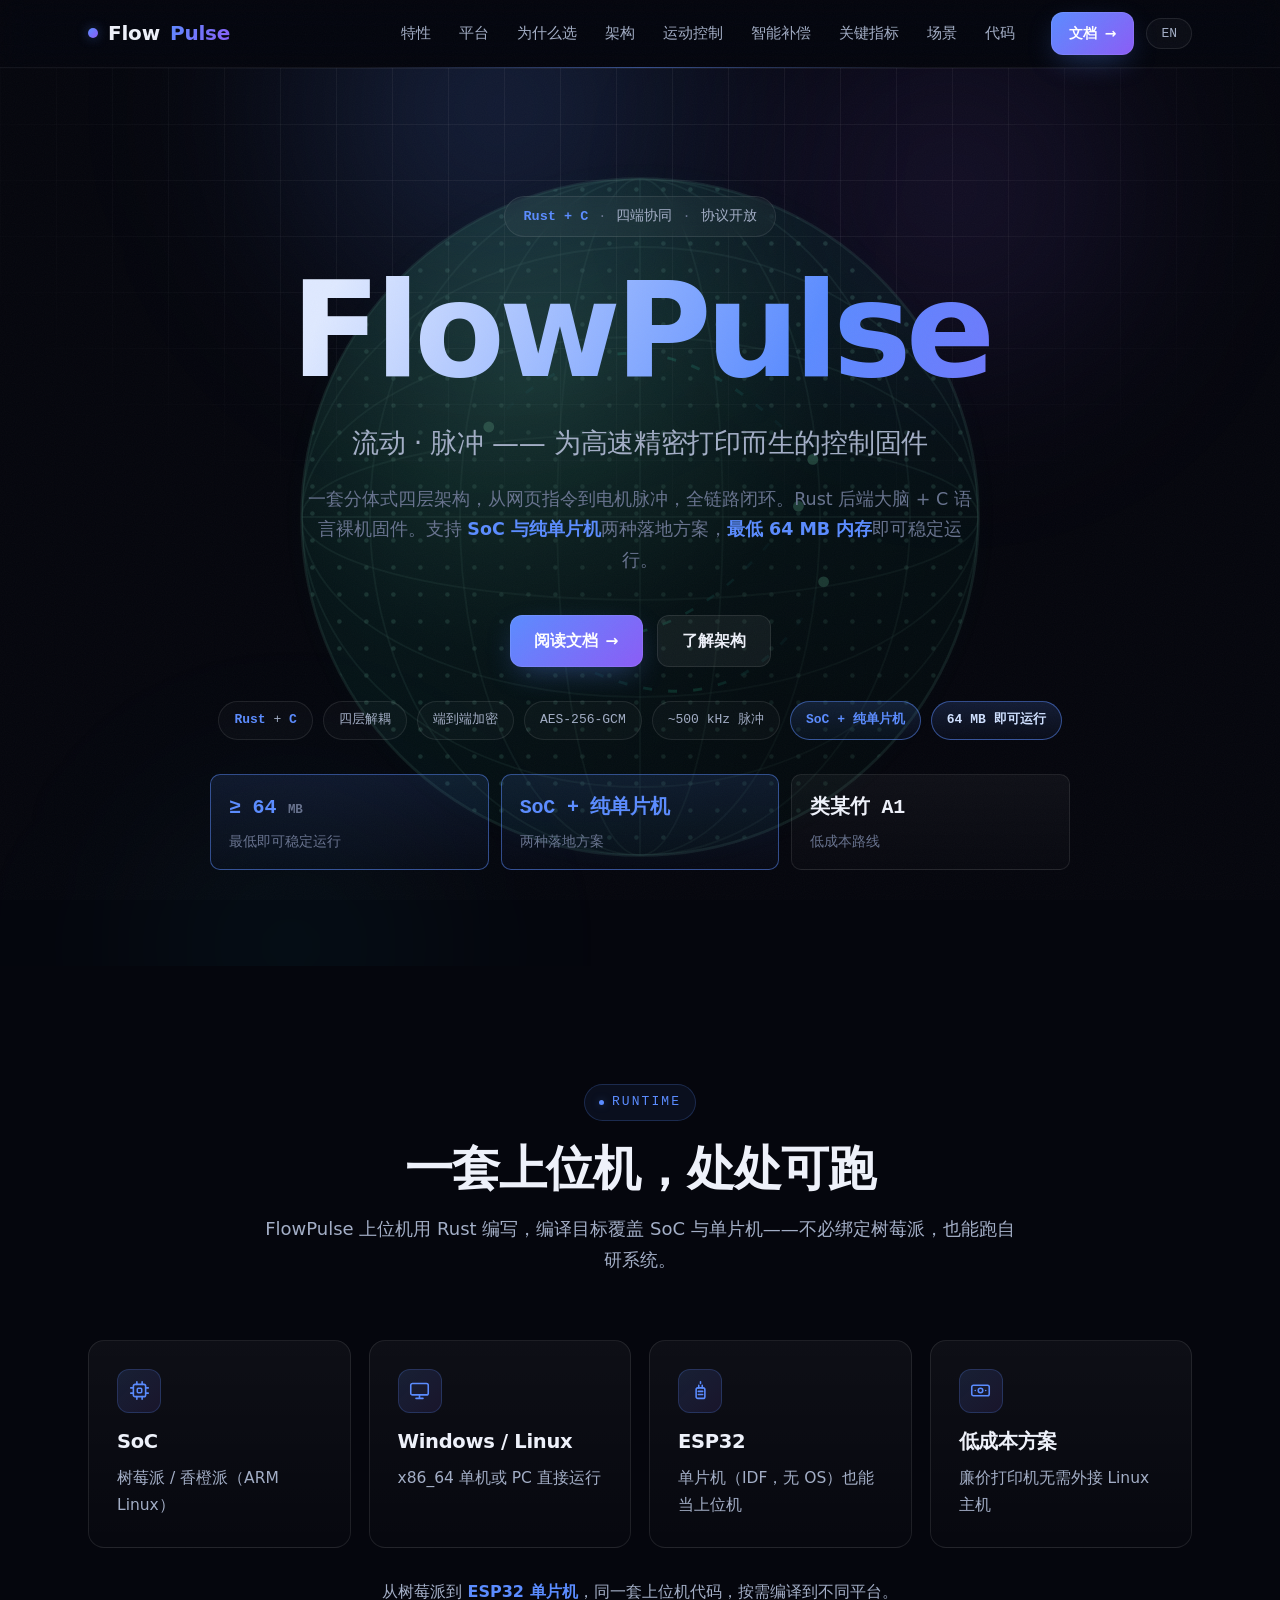
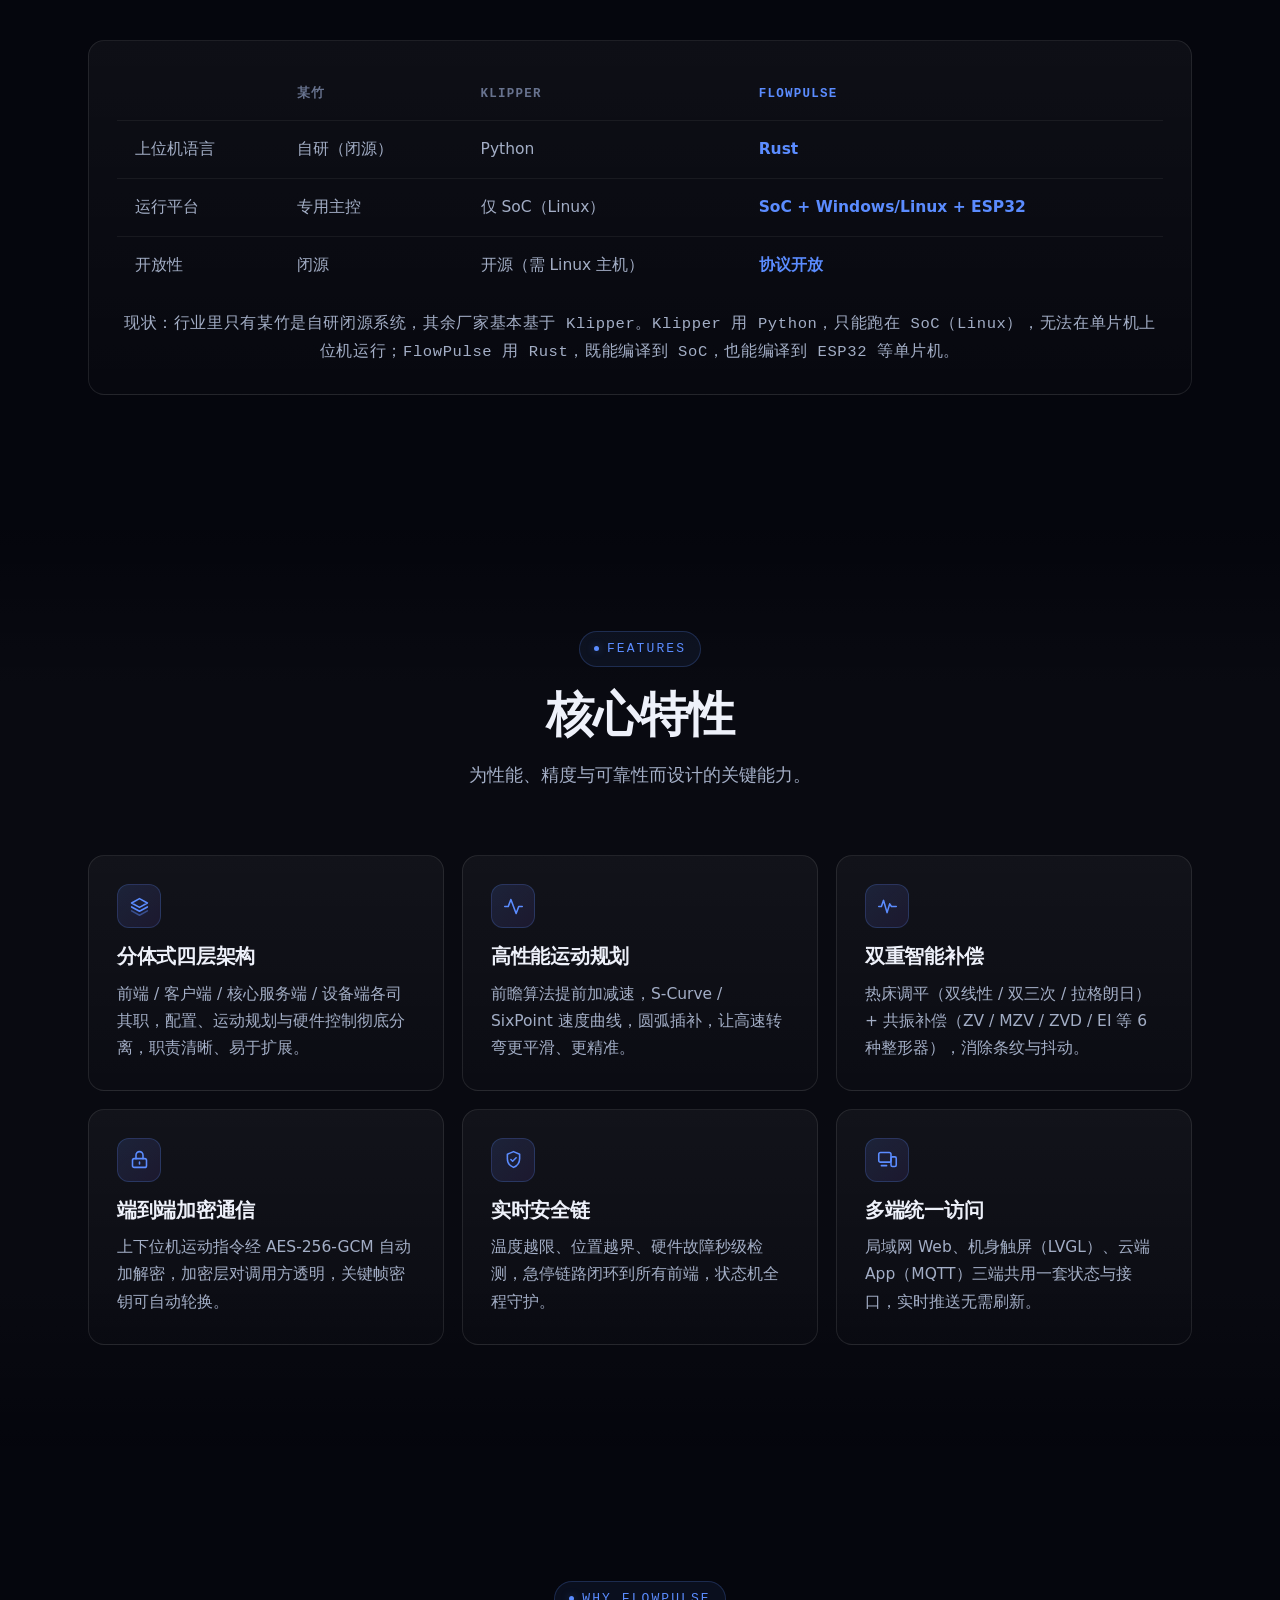
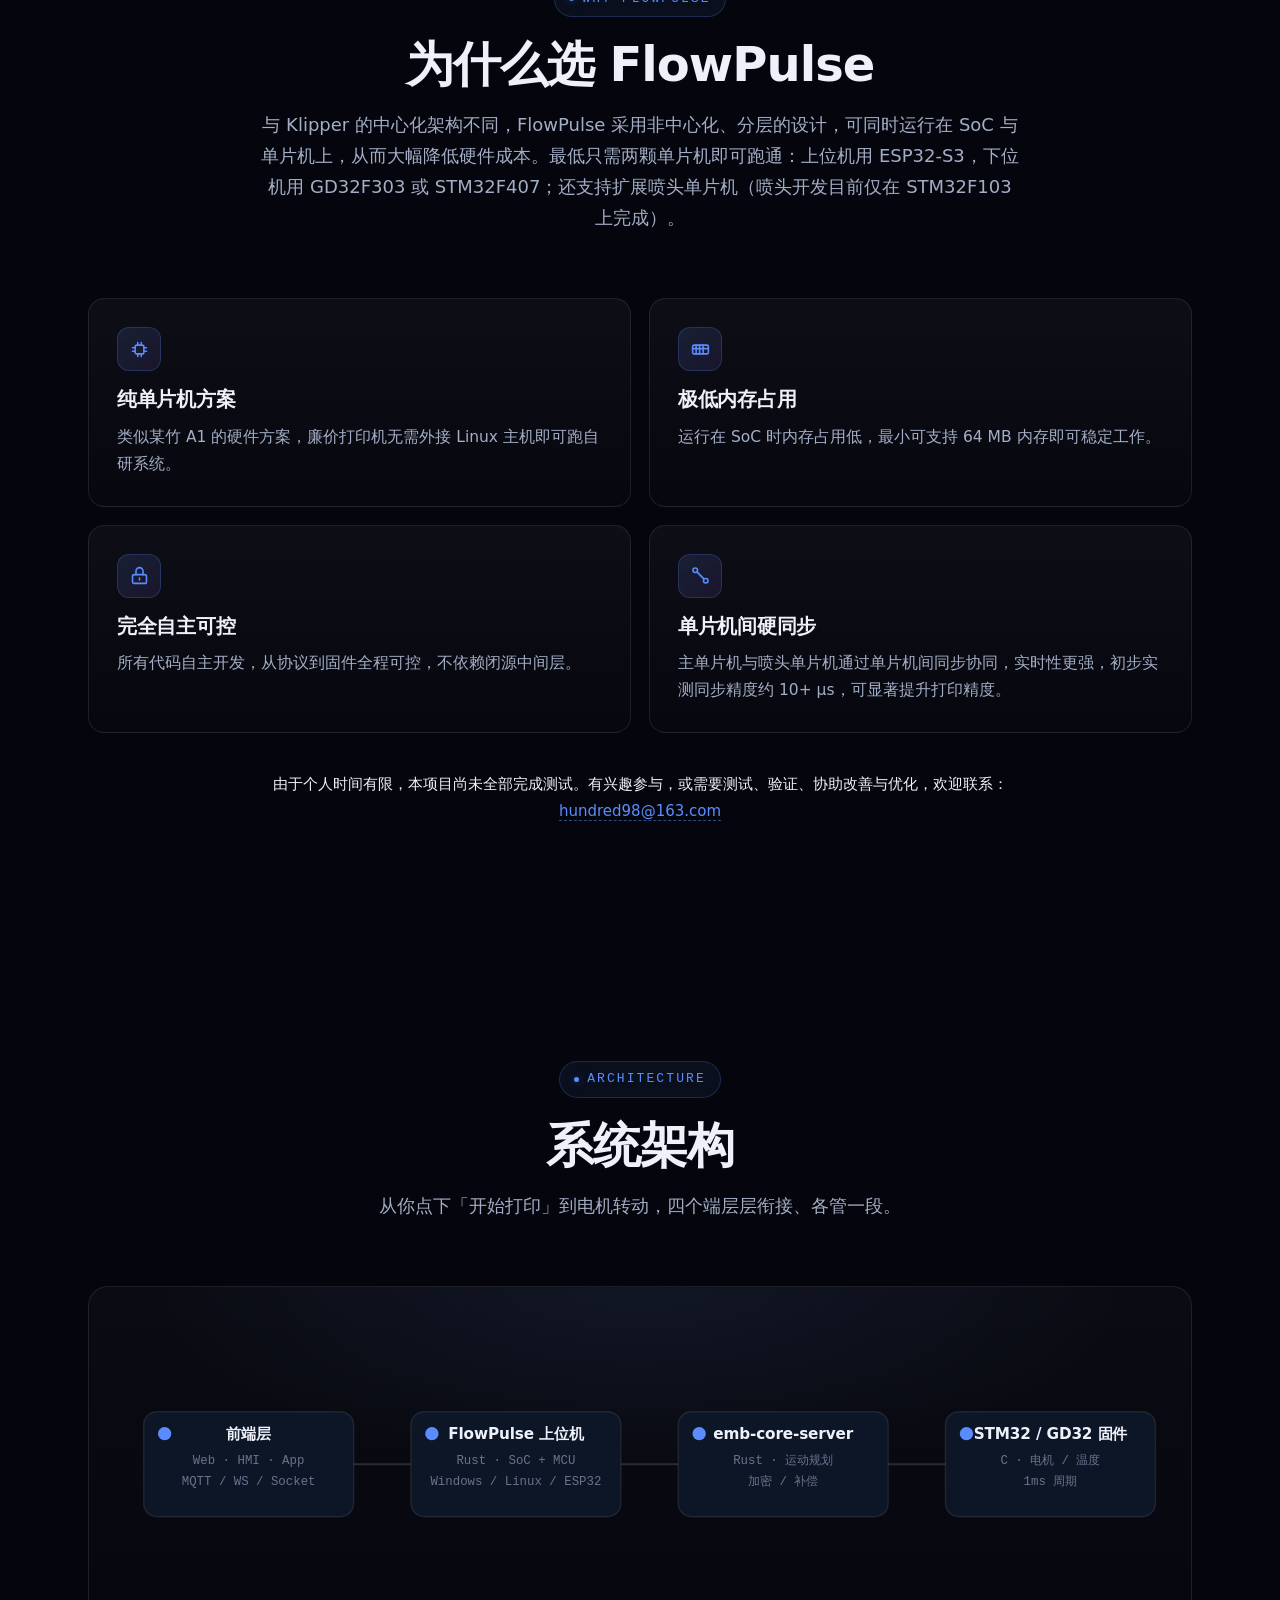
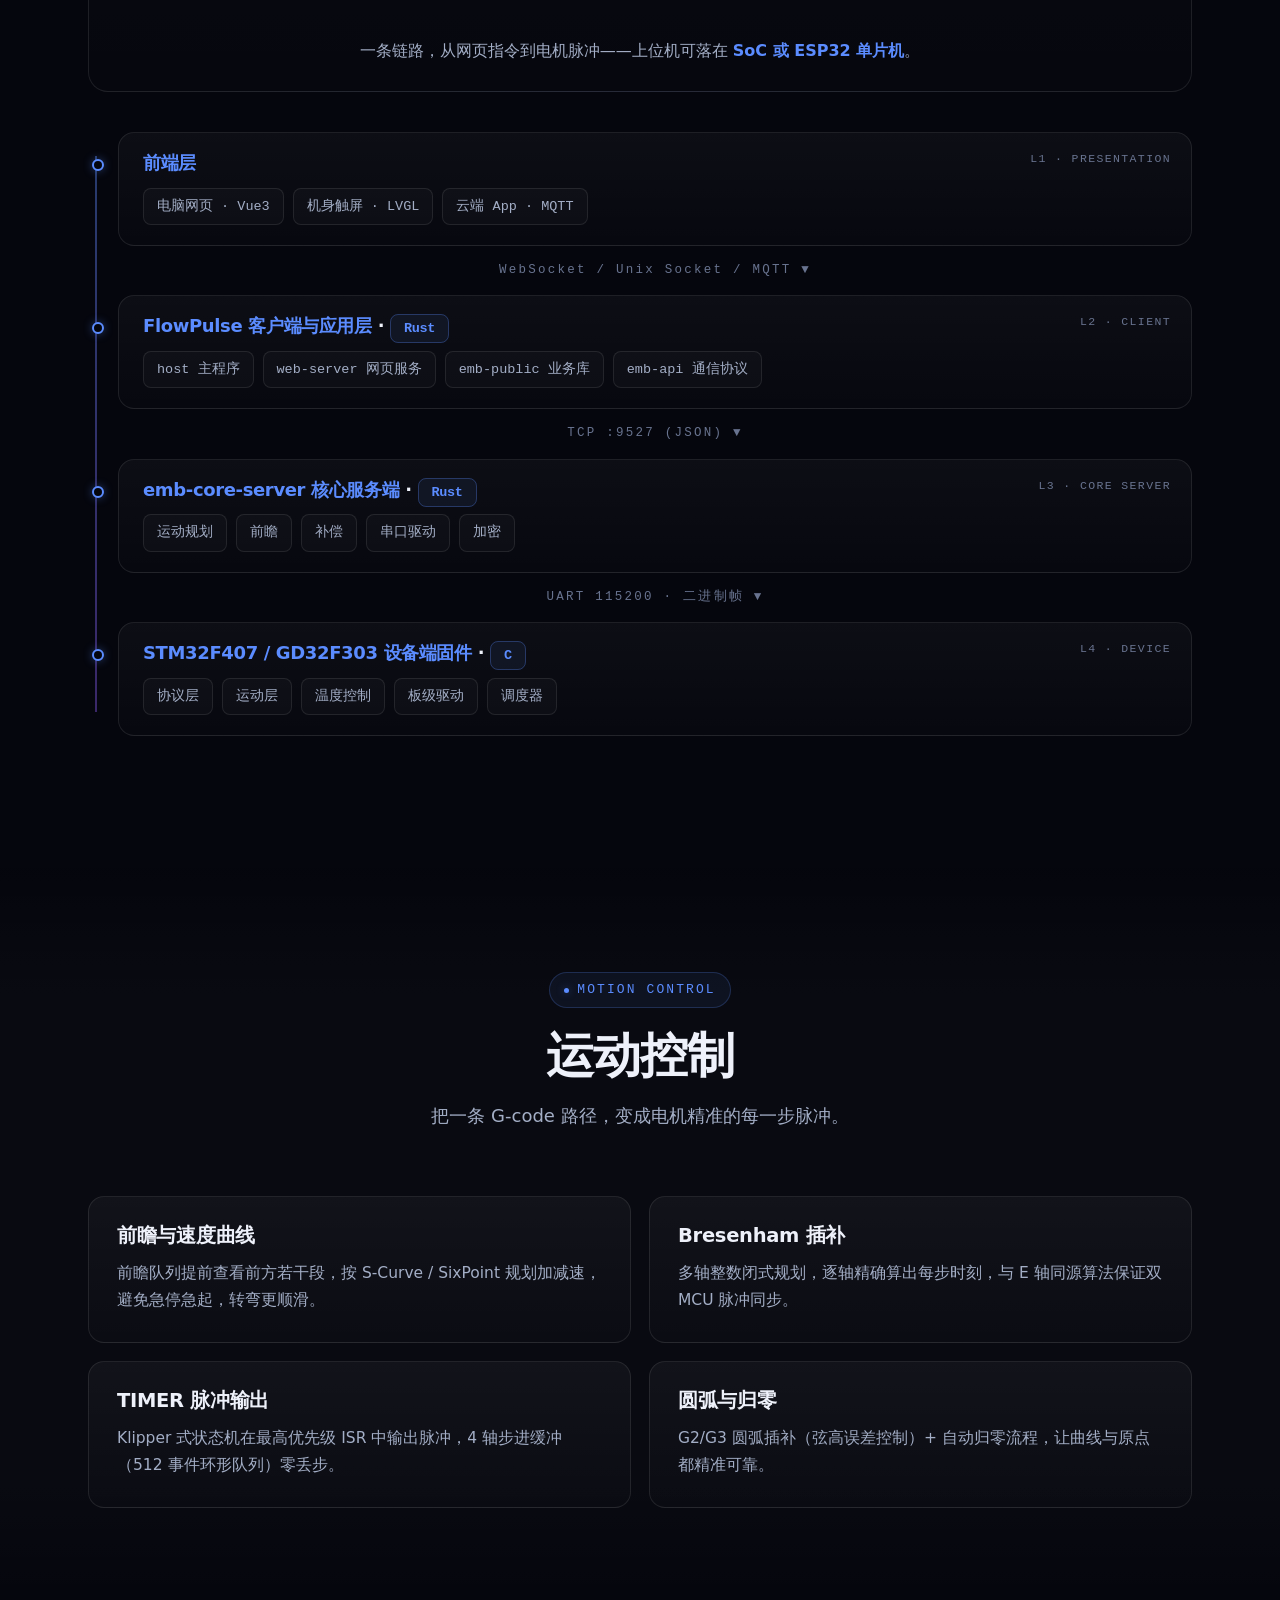
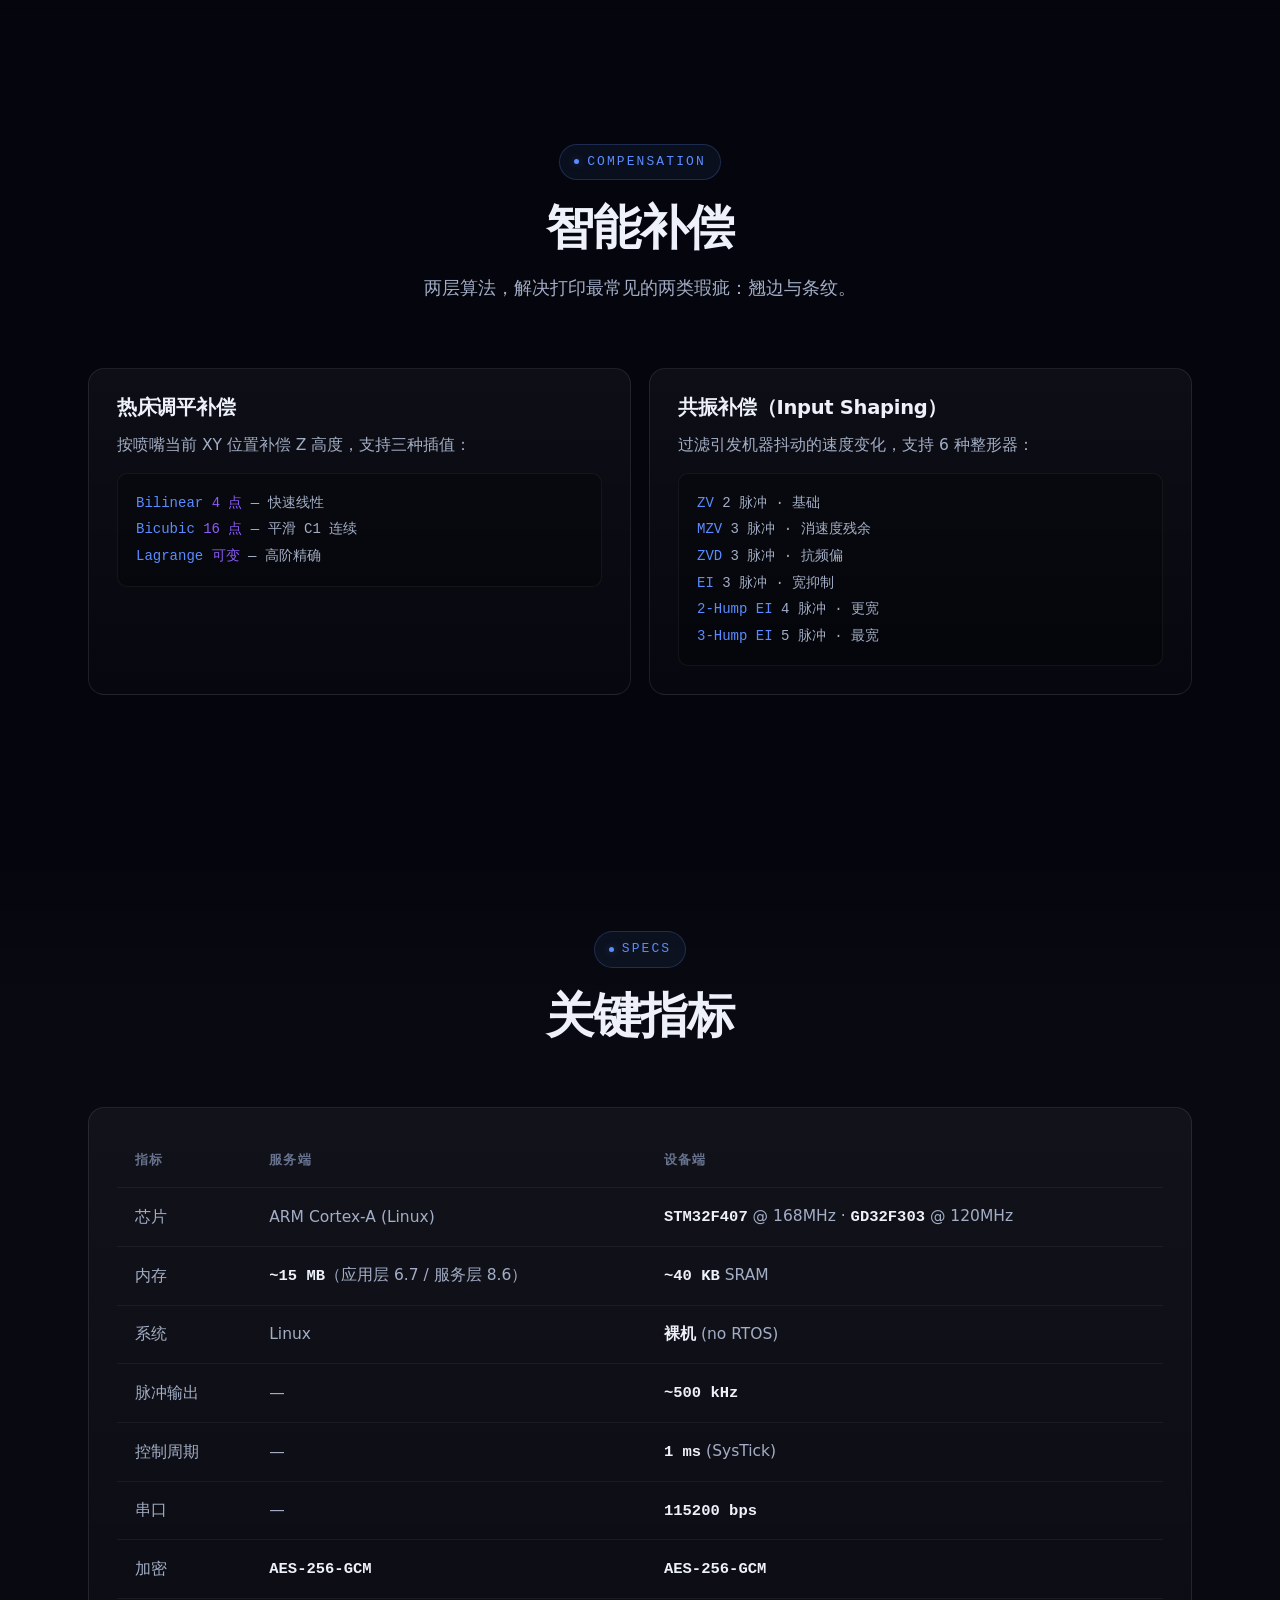
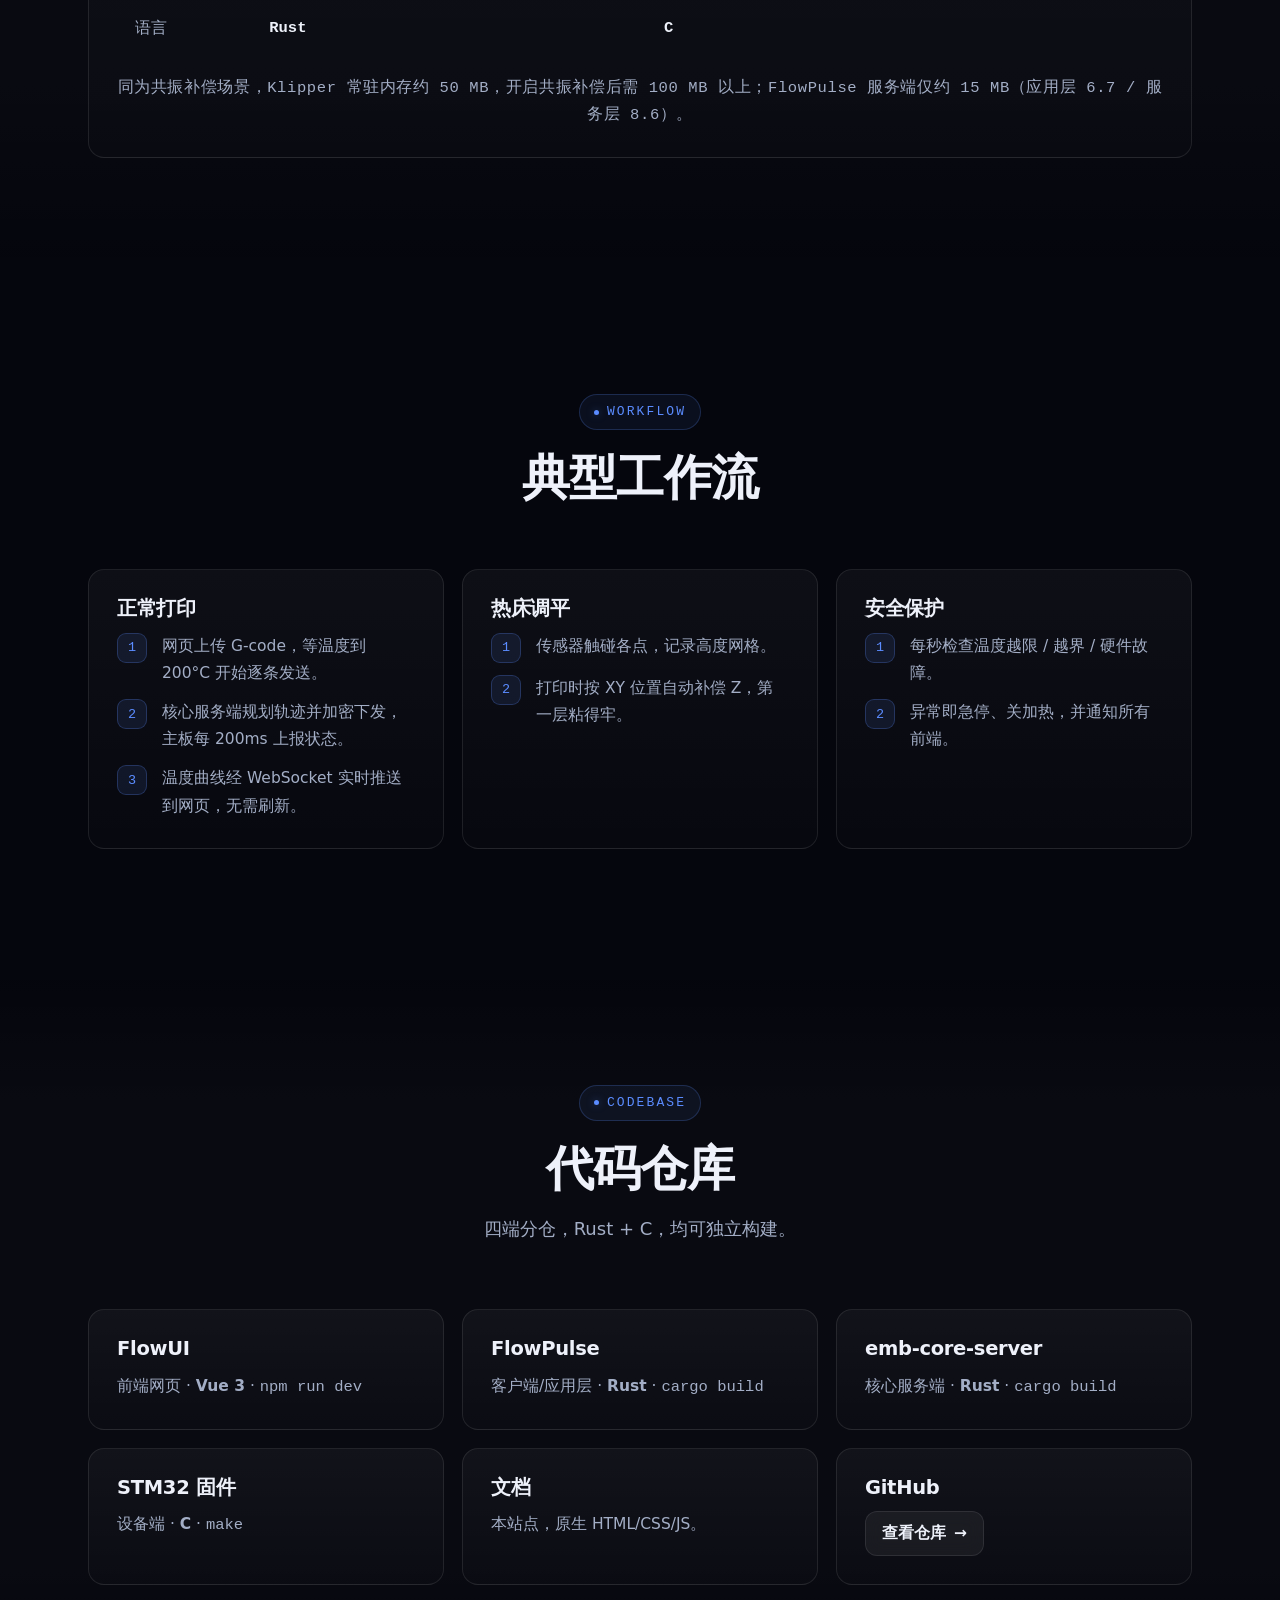
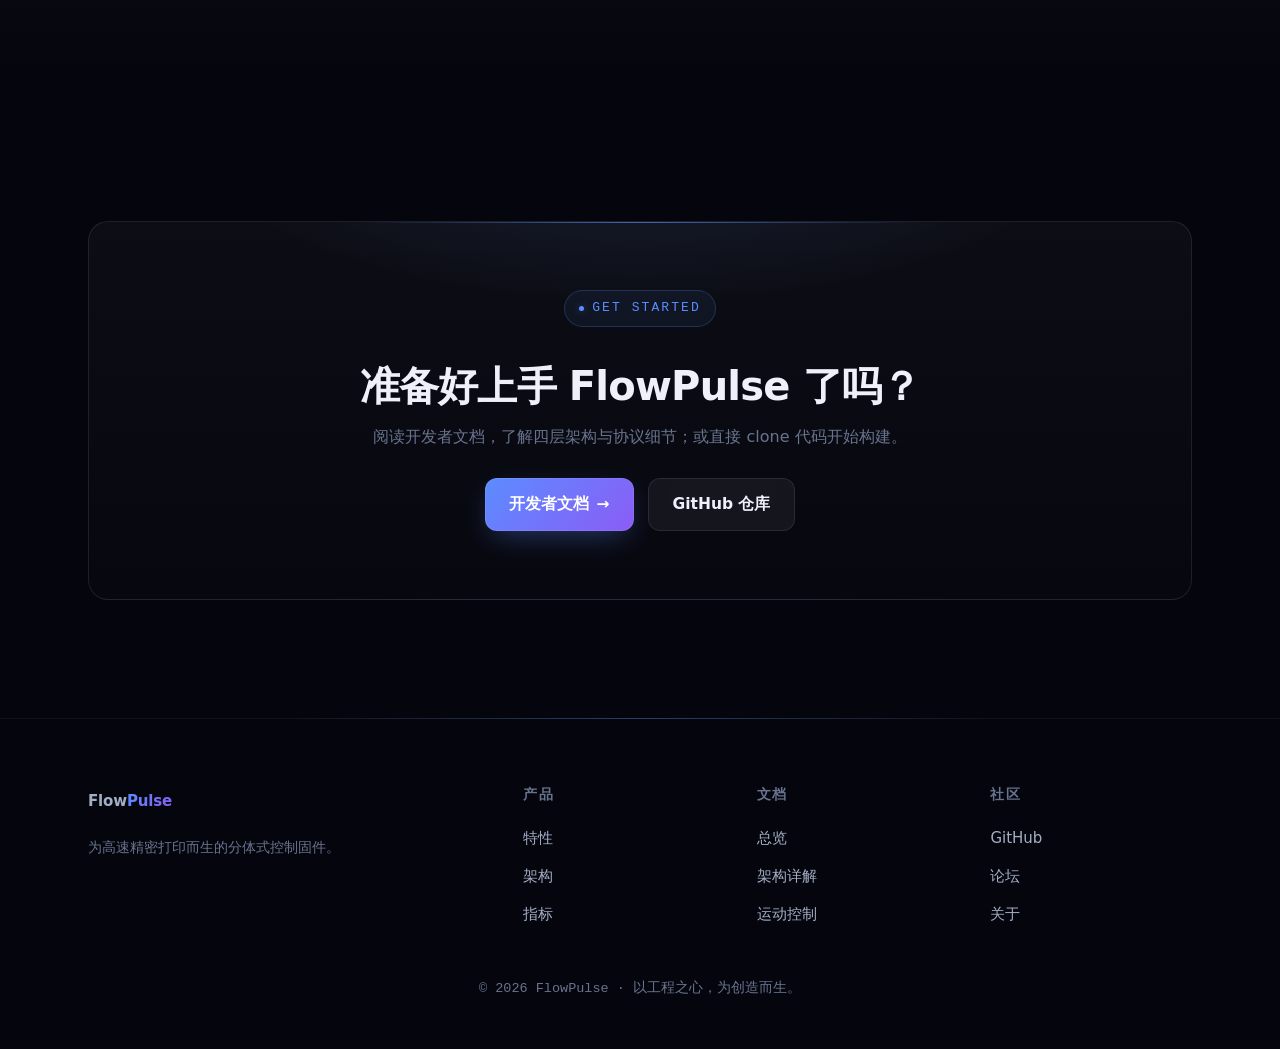
==== commit c9796d0b: "docs: 新增定位与优势第4点（主/喷头单片机间同步，同步精度约10+us）" ====
--- a/index.html
+++ b/index.html
@@ -233,7 +233,7 @@
       <h2><span class="zh">为什么选 FlowPulse</span><span class="en">Why FlowPulse</span></h2>
       <p><span class="zh">与 Klipper 的中心化架构不同，FlowPulse 采用非中心化、分层的设计，可同时运行在 SoC 与单片机上，从而大幅降低硬件成本。最低只需两颗单片机即可跑通：上位机用 ESP32-S3，下位机用 GD32F303 或 STM32F407；还支持扩展喷头单片机（喷头开发目前仅在 STM32F103 上完成）。</span><span class="en">Unlike Klipper's centralized design, FlowPulse is decentralized and layered, running on both SoC and MCU — sharply lowering hardware cost. A minimal build needs just two MCUs: an ESP32-S3 host and a GD32F303 or STM32F407 device; a toolhead MCU is also supported (toolhead work done so far only on STM32F103).</span></p>
     </div>
-    <div class="grid grid-3">
+    <div class="grid grid-2">
       <div class="card reveal">
         <div class="ico"><svg viewBox="0 0 24 24" fill="none" stroke="currentColor" stroke-width="1.8" stroke-linecap="round" stroke-linejoin="round"><rect x="7" y="7" width="10" height="10" rx="2"/><path d="M10 7V4M14 7V4M10 20v-3M14 20v-3M7 10H4M7 14H4M20 10h-3M20 14h-3"/></svg></div>
         <h3><span class="zh">纯单片机方案</span><span class="en">Pure-MCU Path</span></h3>
@@ -248,6 +248,11 @@
         <div class="ico"><svg viewBox="0 0 24 24" fill="none" stroke="currentColor" stroke-width="1.8" stroke-linecap="round" stroke-linejoin="round"><rect x="4" y="11" width="16" height="10" rx="2"/><path d="M8 11V7a4 4 0 0 1 8 0v4M12 15v2"/></svg></div>
         <h3><span class="zh">完全自主可控</span><span class="en">Fully Self-Developed</span></h3>
         <p><span class="zh">所有代码自主开发，从协议到固件全程可控，不依赖闭源中间层。</span><span class="en">Every layer is self-built — from protocol to firmware, with no reliance on closed middle layers.</span></p>
+      </div>
+      <div class="card reveal">
+        <div class="ico"><svg viewBox="0 0 24 24" fill="none" stroke="currentColor" stroke-width="1.8" stroke-linecap="round" stroke-linejoin="round"><circle cx="6" cy="6" r="2.6"/><circle cx="18" cy="18" r="2.6"/><path d="M8.4 8.4 15.6 15.6"/></svg></div>
+        <h3><span class="zh">单片机间硬同步</span><span class="en">MCU-to-MCU Sync</span></h3>
+        <p><span class="zh">主单片机与喷头单片机通过单片机间同步协同，实时性更强，初步实测同步精度约 10+ μs，可显著提升打印精度。</span><span class="en">The main and toolhead MCUs sync via inter-MCU synchronization for tighter real-time response — early measurements show ~10+ μs sync precision, markedly improving print accuracy.</span></p>
       </div>
     </div>
     <p class="why-note reveal"><span class="zh">由于个人时间有限，本项目尚未全部完成测试。有兴趣参与，或需要测试、验证、协助改善与优化，欢迎联系：</span><span class="en">Due to limited personal time, not everything is tested yet. To contribute, or for testing / validation / help improving the project, reach out:</span> <a href="mailto:hundred98@163.com">hundred98@163.com</a></p>
